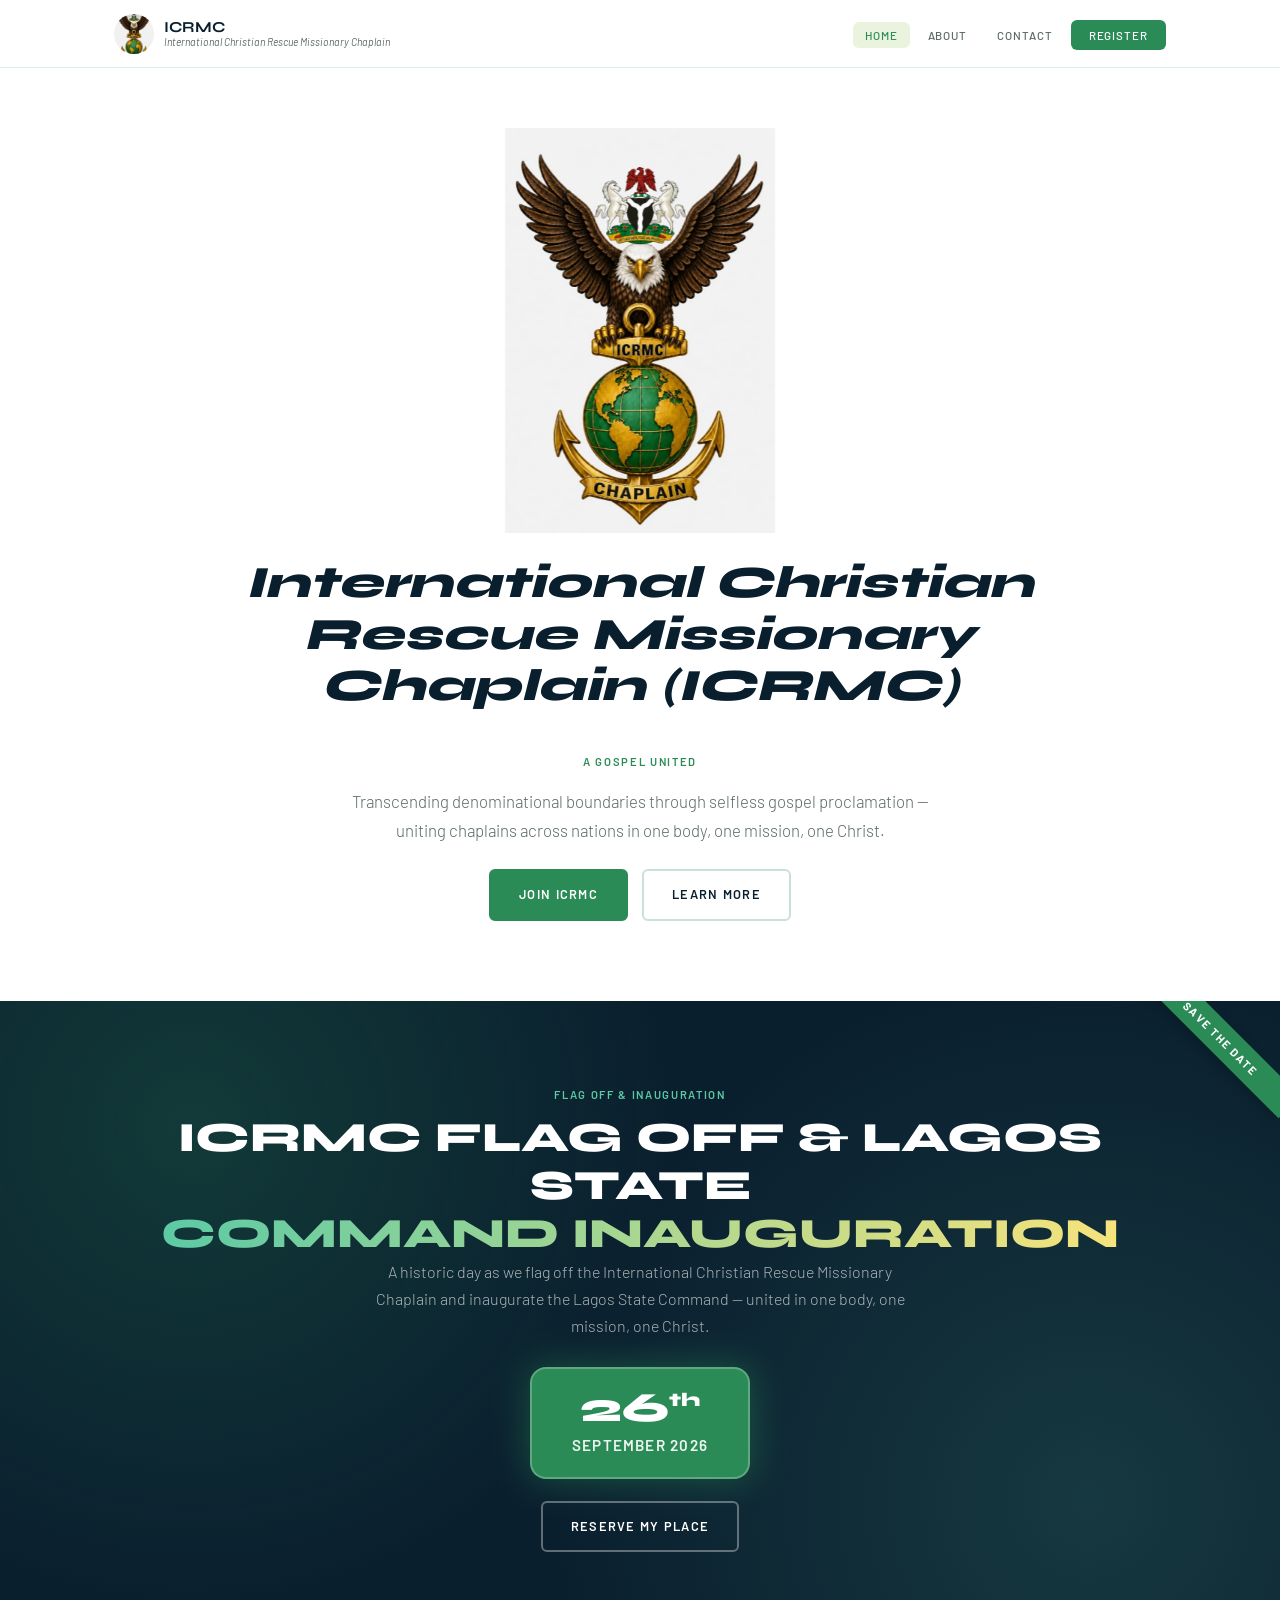
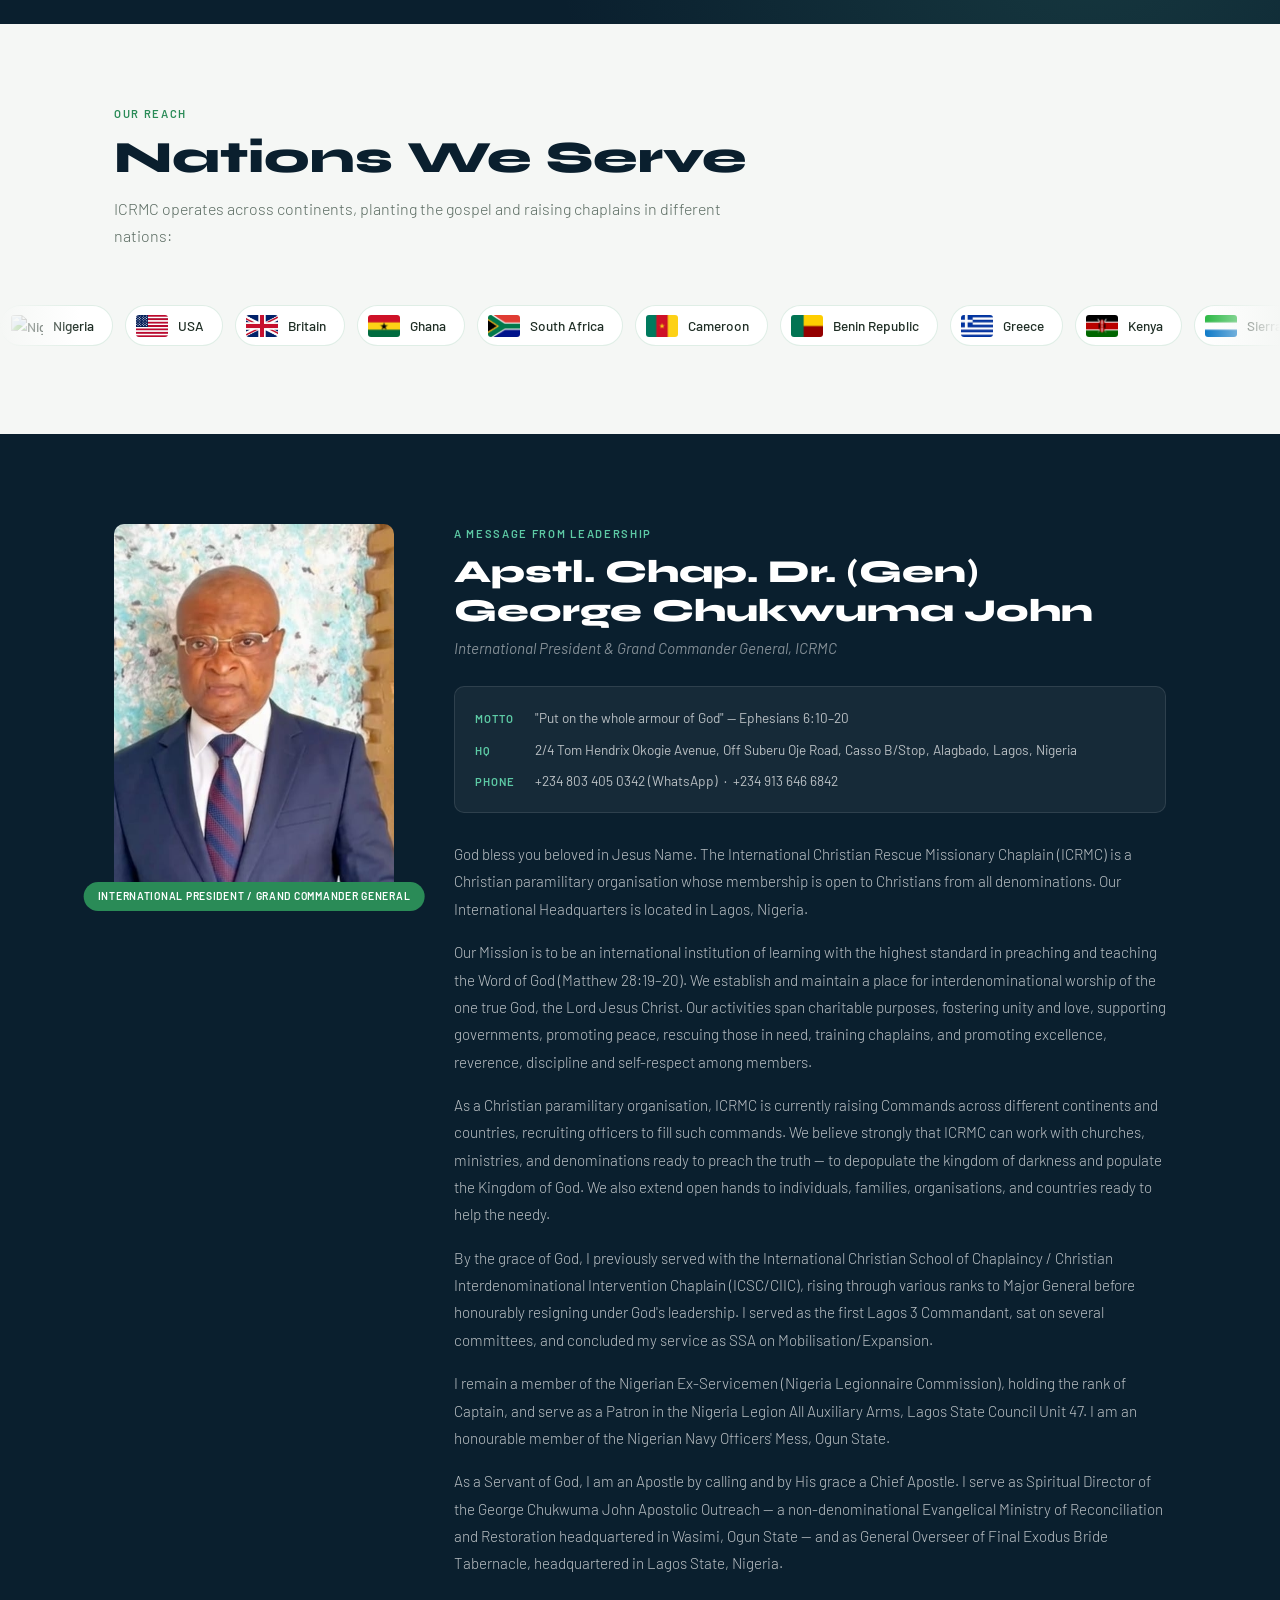
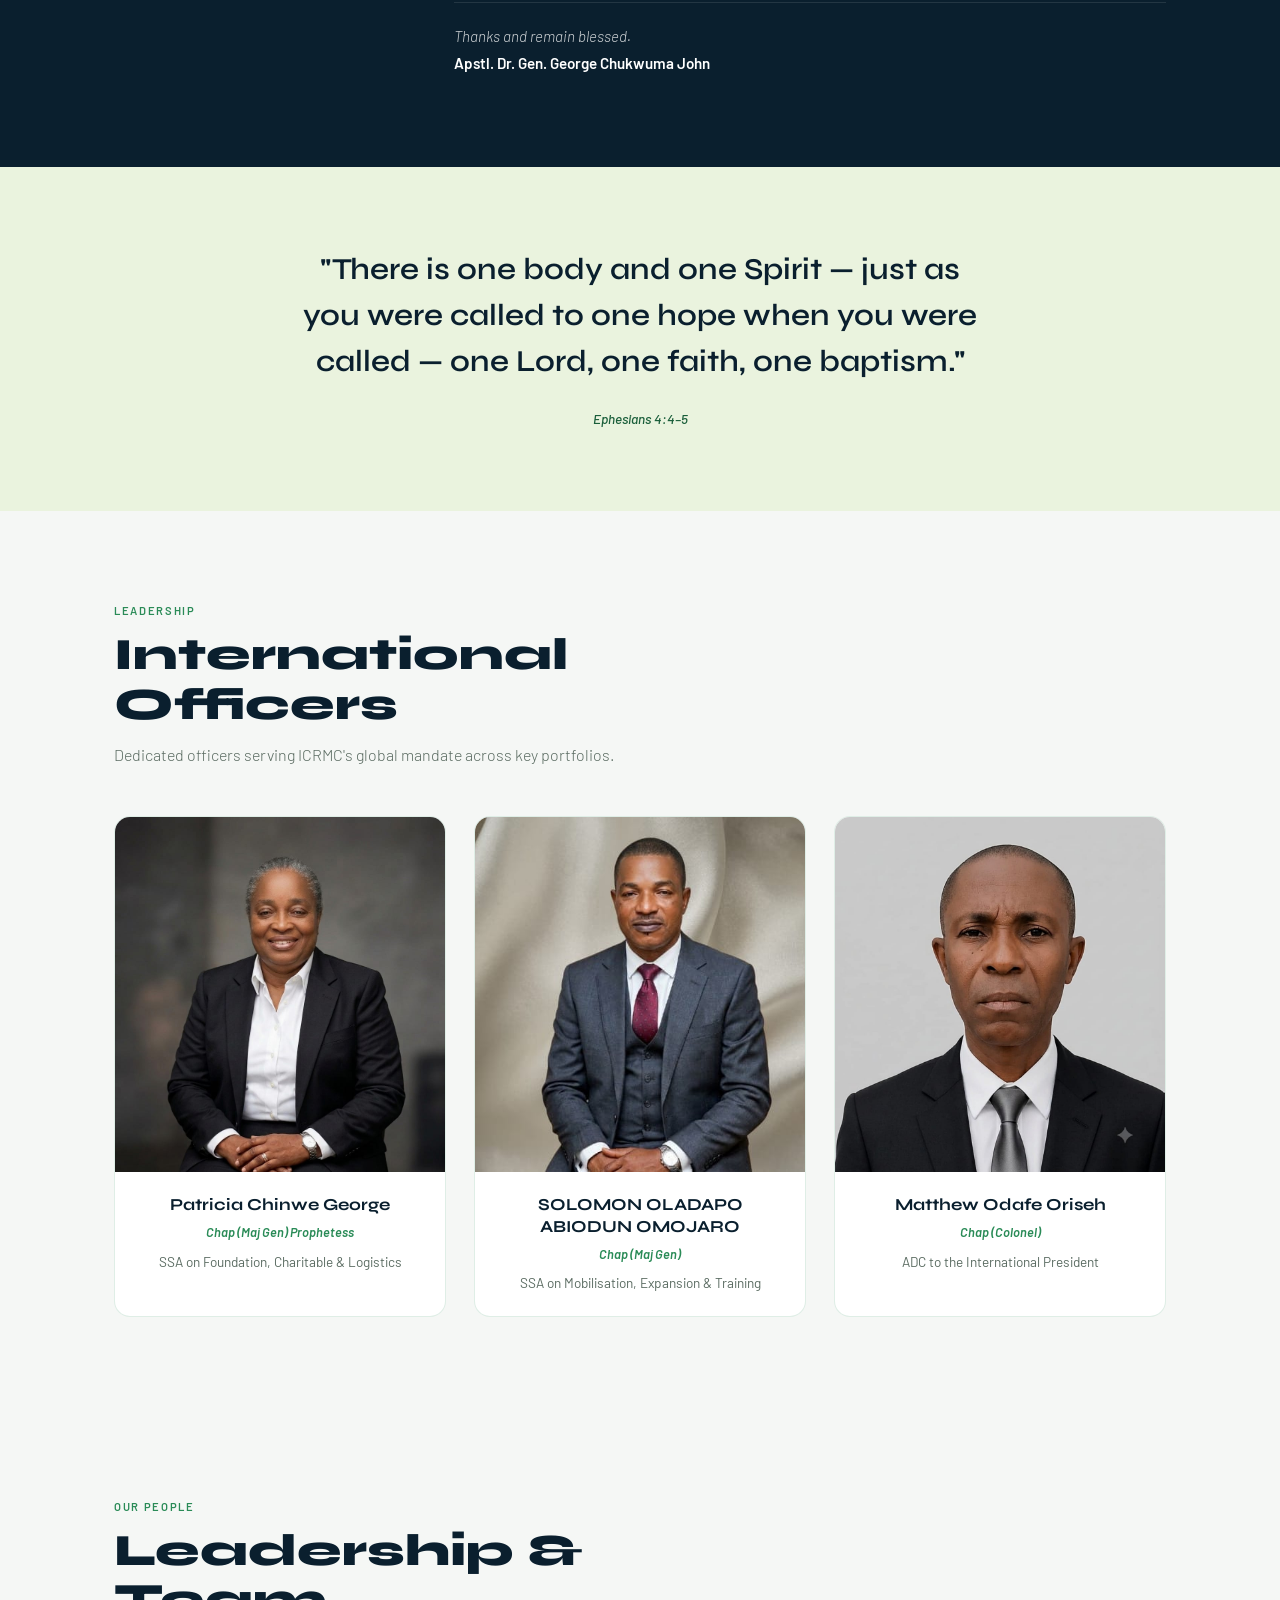
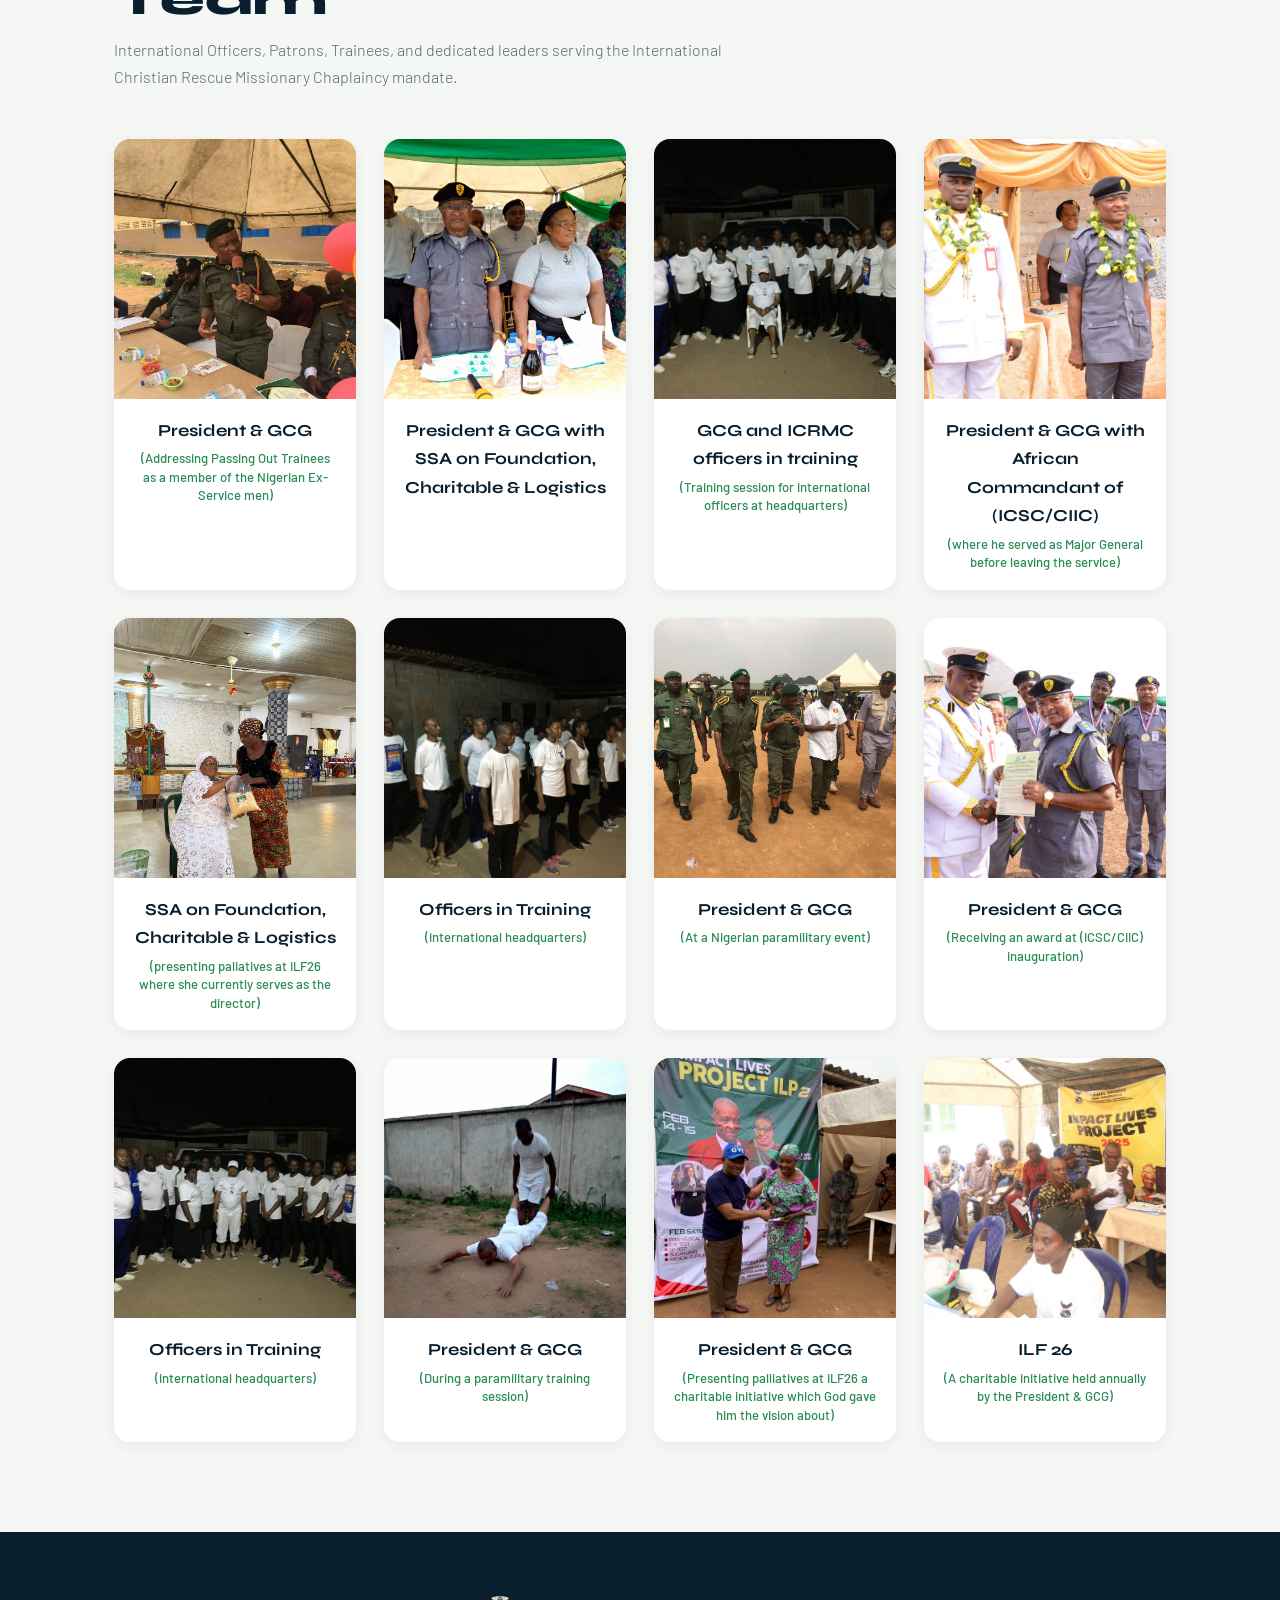
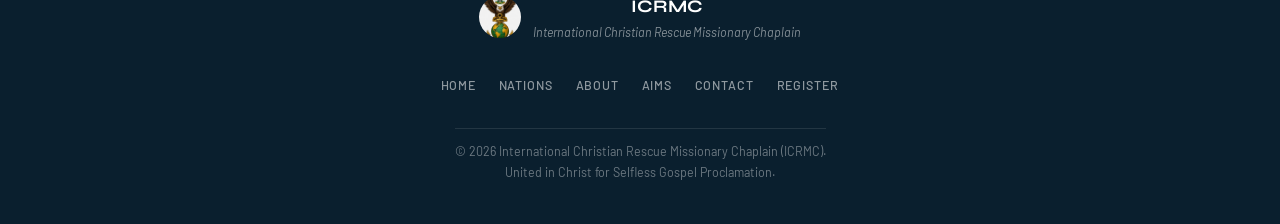
==== index.html @ 8cf6c697 "Swap officer and president photos with new versions" ====
<!DOCTYPE html>
<html lang="en">
<head>
  <meta charset="UTF-8">
  <meta name="viewport" content="width=device-width, initial-scale=1.0">
  <meta name="description" content="International Christian Rescue Missionary Chaplain (ICRMC) — Transcending denominational boundaries through selfless gospel proclamation. Uniting chaplains across nations in one body, one mission, one Christ.">
  <meta property="og:title" content="International Christian Rescue Missionary Chaplain — ICRMC">
  <meta property="og:description" content="Transcending denominational boundaries through selfless gospel proclamation — uniting chaplains across nations in one body, one mission, one Christ.">
  <meta property="og:image" content="images/logo updated.jpeg">
  <meta property="og:type" content="website">
  <meta name="twitter:card" content="summary_large_image">
  <title>International Christian Rescue Missionary Chaplain — ICRMC</title>
  <link rel="icon" type="image/jpeg" href="images/logo updated.jpeg">
  <link rel="apple-touch-icon" href="images/logo updated.jpeg">
  <link rel="preconnect" href="https://fonts.googleapis.com">
  <link rel="preconnect" href="https://fonts.gstatic.com" crossorigin>
  <link href="https://fonts.googleapis.com/css2?family=Syne:wght@400;600;700;800&family=Barlow:ital,wght@0,300;0,400;0,500;0,600;1,300;1,400&display=swap" rel="stylesheet">
  <link rel="stylesheet" href="assets/styles.css">
</head>
<body>

  <!-- ═══ NAVIGATION ═══ -->
  <nav id="navbar">
    <div class="nav-inner">
      <a href="index.html" class="nav-brand">
        <div class="nav-logo">
          <img src="images/logo updated.jpeg" alt="ICRMC Logo" class="nav-logo-img">
        </div>
        <div class="nav-brand-text">
          <span class="nav-acronym">ICRMC</span>
          <span class="nav-full"><em>International Christian Rescue Missionary Chaplain</em></span>
        </div>
      </a>
      <ul class="nav-links" id="nav-links">
        <li><a href="index.html" class="nav-link active">Home</a></li>
        <li><a href="about.html" class="nav-link">About</a></li>
        <li><a href="contact.html" class="nav-link">Contact</a></li>
        <li><a href="contact.html#register" class="nav-link nav-cta">Register</a></li>
      </ul>
      <button class="nav-hamburger" id="hamburger" aria-label="Toggle menu" aria-expanded="false">
        <span></span>
        <span></span>
        <span></span>
      </button>
    </div>
  </nav>

  <!-- ═══ HERO ═══ -->
<section id="home" class="hero">
  <div class="hero-inner">

    <!-- Logo + org name stacked at top -->
    <div class="hero-identity">
      <div class="hero-logo-wrap">
        <!-- ★ LOGO: images/logo updated.jpeg -->
        <img src="images/logo updated.jpeg" alt="ICRMC Logo" class="hero-logo">
      </div>
      <h1 class="hero-title">
        <em>International Christian Rescue Missionary<br>Chaplain (ICRMC)</em>
      </h1>
    </div>

    <!-- Subtitle + CTA -->
    <div class="hero-body">
      <p class="eyebrow">A Gospel United</p>
      <p class="hero-subtitle">
        Transcending denominational boundaries through selfless gospel proclamation — uniting chaplains across nations in one body, one mission, one Christ.
      </p>
      <div class="hero-actions">
        <a href="contact.html#register" class="btn btn-primary">Join ICRMC</a>
        <a href="about.html" class="btn btn-ghost">Learn More</a>
      </div>
    </div>

  </div>
</section>

<!-- ═══ FLAG OFF EVENT ADVERT ═══ -->
<section class="event-banner reveal">
  <div class="event-ribbon">Save the Date</div>
  <div class="event-banner-inner">
    <div class="event-text">
      <p class="eyebrow">Flag Off &amp; Inauguration</p>
      <h2 class="event-title">ICRMC Flag Off &amp; Lagos State <span class="event-accent">Command Inauguration</span></h2>
      <p class="event-sub">A historic day as we flag off the International Christian Rescue Missionary Chaplain and inaugurate the Lagos State Command — united in one body, one mission, one Christ.</p>
    </div>
    <div class="event-date">
      <span class="event-date-day">26<sup>th</sup></span>
      <span class="event-date-month">September 2026</span>
    </div>
    <a href="contact.html#register" class="btn btn-ghost event-cta">Reserve My Place</a>
  </div>
</section>

 <!-- ═══ FLAGS / NATIONS ═══ -->
<section id="nations" class="nations reveal">
  <div class="container">
    <div class="section-header">
      <p class="eyebrow">Our Reach</p>
      <h2>Nations We Serve</h2>
      <p class="section-sub">ICRMC operates across continents, planting the gospel and raising chaplains in different nations:</p>
    </div>
  </div>

  <div class="flags-marquee-wrap">
    <div class="flags-track">
      <!-- Set 1 -->
      <div class="flag-item"><img src="images/flags/nigeria.jpeg" alt="Nigeria" class="flag-img"><span>Nigeria</span></div>
      <div class="flag-item"><img src="images/flags/usa.jpeg" alt="USA" class="flag-img"><span>USA</span></div>
      <div class="flag-item"><img src="images/flags/britain.jpeg" alt="Britain" class="flag-img"><span>Britain</span></div>
      <div class="flag-item"><img src="images/flags/ghana.jpeg" alt="Ghana" class="flag-img"><span>Ghana</span></div>
      <div class="flag-item"><img src="images/flags/south-africa.jpeg" alt="South Africa" class="flag-img"><span>South Africa</span></div>
      <div class="flag-item"><img src="images/flags/cameroon.jpeg" alt="Cameroon" class="flag-img"><span>Cameroon</span></div>
      <div class="flag-item"><img src="images/flags/benin.jpeg" alt="Benin Republic" class="flag-img"><span>Benin Republic</span></div>
      <div class="flag-item"><img src="images/flags/greece.jpeg" alt="Greece" class="flag-img"><span>Greece</span></div>
      <div class="flag-item"><img src="images/flags/kenya.jpeg" alt="Kenya" class="flag-img"><span>Kenya</span></div>
      <div class="flag-item"><img src="images/flags/sierra-leone.jpeg" alt="Sierra Leone" class="flag-img"><span>Sierra Leone</span></div>
      <div class="flag-item"><img src="images/flags/italy.jpeg" alt="Italy" class="flag-img"><span>Italy</span></div>
      <div class="flag-item"><img src="images/flags/togo.jpeg" alt="Togo" class="flag-img"><span>Togo</span></div>
      <div class="flag-item"><img src="images/flags/cote-divoire.jpeg" alt="Côte d'Ivoire" class="flag-img"><span>Côte d'Ivoire</span></div>
      <div class="flag-item"><img src="images/flags/liberia.jpeg" alt="Liberia" class="flag-img"><span>Liberia</span></div>
      <!-- Set 2 — exact duplicate for seamless loop -->
      <div class="flag-item"><img src="images/flags/nigeria.jpeg" alt="Nigeria" class="flag-img"><span>Nigeria</span></div>
      <div class="flag-item"><img src="images/flags/usa.jpeg" alt="USA" class="flag-img"><span>USA</span></div>
      <div class="flag-item"><img src="images/flags/britain.jpeg" alt="Britain" class="flag-img"><span>Britain</span></div>
      <div class="flag-item"><img src="images/flags/ghana.jpeg" alt="Ghana" class="flag-img"><span>Ghana</span></div>
      <div class="flag-item"><img src="images/flags/south-africa.jpeg" alt="South Africa" class="flag-img"><span>South Africa</span></div>
      <div class="flag-item"><img src="images/flags/cameroon.jpeg" alt="Cameroon" class="flag-img"><span>Cameroon</span></div>
      <div class="flag-item"><img src="images/flags/benin.jpeg" alt="Benin Republic" class="flag-img"><span>Benin Republic</span></div>
      <div class="flag-item"><img src="images/flags/greece.jpeg" alt="Greece" class="flag-img"><span>Greece</span></div>
      <div class="flag-item"><img src="images/flags/kenya.jpeg" alt="Kenya" class="flag-img"><span>Kenya</span></div>
      <div class="flag-item"><img src="images/flags/sierra-leone.jpeg" alt="Sierra Leone" class="flag-img"><span>Sierra Leone</span></div>
      <div class="flag-item"><img src="images/flags/italy.jpeg" alt="Italy" class="flag-img"><span>Italy</span></div>
      <div class="flag-item"><img src="images/flags/togo.jpeg" alt="Togo" class="flag-img"><span>Togo</span></div>
      <div class="flag-item"><img src="images/flags/cote-divoire.jpeg" alt="Côte d'Ivoire" class="flag-img"><span>Côte d'Ivoire</span></div>
      <div class="flag-item"><img src="images/flags/liberia.jpeg" alt="Liberia" class="flag-img"><span>Liberia</span></div>
    </div>
  </div>
</section>

  <!-- ═══ PRESIDENT ═══ -->
<section id="president" class="president reveal">
  <div class="container">
    <div class="president-card">

      <div class="president-photo-wrap">
        <!-- ★ PHOTO: images/grand commander general new .jpeg -->
        <img src="images/grand commander general new .jpeg" alt="Apstl. Chap. Dr. (Gen) George Chukwuma John" class="president-photo">
        <div class="president-badge">International President / Grand Commander General</div>
      </div>

      <div class="president-content">
        <p class="eyebrow">A Message from Leadership</p>
        <h2 class="president-name">Apstl. Chap. Dr. (Gen) George Chukwuma John</h2>
        <p class="president-role"><em>International President & Grand Commander General, ICRMC</em></p>

        <div class="president-meta">
          <div class="president-meta-item">
            <span class="meta-label">Motto</span>
            <span class="meta-val">"Put on the whole armour of God" — Ephesians 6:10–20</span>
          </div>
          <div class="president-meta-item">
            <span class="meta-label">HQ</span>
            <span class="meta-val">2/4 Tom Hendrix Okogie Avenue, Off Suberu Oje Road, Casso B/Stop, Alagbado, Lagos, Nigeria</span>
          </div>
          <div class="president-meta-item">
            <span class="meta-label">Phone</span>
            <span class="meta-val">+234 803 405 0342 (WhatsApp) &nbsp;·&nbsp; +234 913 646 6842</span>
          </div>
        </div>

        <div class="president-bio">
          <p>
            God bless you beloved in Jesus Name. The International Christian Rescue Missionary Chaplain (ICRMC) is a Christian paramilitary organisation whose membership is open to Christians from all denominations. Our International Headquarters is located in Lagos, Nigeria.
          </p>
          <p>
            Our Mission is to be an international institution of learning with the highest standard in preaching and teaching the Word of God (Matthew 28:19–20). We establish and maintain a place for interdenominational worship of the one true God, the Lord Jesus Christ. Our activities span charitable purposes, fostering unity and love, supporting governments, promoting peace, rescuing those in need, training chaplains, and promoting excellence, reverence, discipline and self-respect among members.
          </p>
          <p>
            As a Christian paramilitary organisation, ICRMC is currently raising Commands across different continents and countries, recruiting officers to fill such commands. We believe strongly that ICRMC can work with churches, ministries, and denominations ready to preach the truth — to depopulate the kingdom of darkness and populate the Kingdom of God. We also extend open hands to individuals, families, organisations, and countries ready to help the needy.
          </p>
          <p>
            By the grace of God, I previously served with the International Christian School of Chaplaincy / Christian Interdenominational Intervention Chaplain (ICSC/CIIC), rising through various ranks to Major General before honourably resigning under God's leadership. I served as the first Lagos 3 Commandant, sat on several committees, and concluded my service as SSA on Mobilisation/Expansion.
          </p>
          <p>
            I remain a member of the Nigerian Ex-Servicemen (Nigeria Legionnaire Commission), holding the rank of Captain, and serve as a Patron in the Nigeria Legion All Auxiliary Arms, Lagos State Council Unit 47. I am an honourable member of the Nigerian Navy Officers' Mess, Ogun State.
          </p>
          <p>
            As a Servant of God, I am an Apostle by calling and by His grace a Chief Apostle. I serve as Spiritual Director of the George Chukwuma John Apostolic Outreach — a non-denominational Evangelical Ministry of Reconciliation and Restoration headquartered in Wasimi, Ogun State — and as General Overseer of Final Exodus Bride Tabernacle, headquartered in Lagos State, Nigeria.
          </p>
          <p class="president-sign">Thanks and remain blessed.<br><strong>Apstl. Dr. Gen. George Chukwuma John</strong></p>
        </div>
      </div>

    </div>
  </div>
</section>

  <!-- ═══ SCRIPTURE PULL QUOTE ═══ -->
  <section class="scripture reveal">
    <div class="container">
      <blockquote class="scripture-quote">
        <p>"There is one body and one Spirit — just as you were called to one hope when you were called — one Lord, one faith, one baptism."</p>
        <cite>Ephesians 4:4–5</cite>
      </blockquote>
    </div>
  </section>

<!-- ═══ INTERNATIONAL OFFICERS ═══ -->
<section class="officers reveal">
  <div class="container">
    <div class="section-header">
      <p class="eyebrow">Leadership</p>
      <h2>International Officers</h2>
      <p class="section-sub">Dedicated officers serving ICRMC's global mandate across key portfolios.</p>
    </div>
    <div class="officers-grid">

      <div class="officer-card">
        <div class="officer-photo">
          <img src="images/patricia chinwe george new.jpeg"
               alt="Chap (Maj Gen) Prophetess Patricia Chinwe George"
               loading="lazy">
        </div>
        <div class="officer-info">
          <h3 class="officer-name">Patricia Chinwe George</h3>
          <p class="officer-rank">Chap (Maj Gen) Prophetess</p>
          <p class="officer-role">SSA on Foundation, Charitable & Logistics</p>
        </div>
      </div>

      <div class="officer-card">
        <div class="officer-photo">
          <img src="images/matthew omajaro new.jpeg"
               alt="Chap (Maj Gen) Solomon Adapo Abiotun Omejaro"
               loading="lazy">
        </div>
        <div class="officer-info">
          <h3 class="officer-name">SOLOMON OLADAPO ABIODUN OMOJARO</h3>
          <p class="officer-rank">Chap (Maj Gen)</p>
          <p class="officer-role">SSA on Mobilisation, Expansion & Training</p>
        </div>
      </div>

      <div class="officer-card">
        <div class="officer-photo">
          <img src="images/matthew odafe new.jpeg"
                alt="Matthew Odafe Oriseh"
                loading="lazy">
        </div>
        <div class="officer-info">
          <h3 class="officer-name">Matthew Odafe Oriseh</h3>
          <p class="officer-rank">Chap (Colonel)</p>
          <p class="officer-role">ADC to the International President</p>
        </div>
      </div>

    </div>
  </div>
</section>

<!-- ═══ LEADERSHIP & TEAM GALLERY ═══ -->
<section id="team" class="team-gallery reveal">
  <div class="container">
    <div class="section-header">
      <p class="eyebrow">Our People</p>
      <h2>Leadership & Team</h2>
      <p class="section-sub">International Officers, Patrons, Trainees, and dedicated leaders serving the International Christian Rescue Missionary Chaplaincy mandate.</p>
    </div>
    
    <div class="team-grid">

      <!-- Card 1 -->
      <div class="team-card">
        <div class="team-photo">
          <img src="images/team/George addressing passing out trainee .jpeg" alt="President George addressing passing out trainees at Nigerian paramilitary event" loading="lazy">
        </div>
        <div class="team-info">
          <h3 class="team-name">President & GCG</h3>
          <p class="team-role">(Addressing Passing Out Trainees as a member of the Nigerian Ex-Service men)</p>
        </div>
      </div>

      <!-- Card 2 -->
      <div class="team-card">
        <div class="team-photo">
          <img src="images/team/George and Patricia.jpeg" alt="President George with SSA Patricia George" loading="lazy">
        </div>
        <div class="team-info">
          <h3 class="team-name">President & GCG with SSA on Foundation, Charitable & Logistics</h3>
          <p class="team-role"></p>
        </div>
      </div>

      <div class="team-card">
        <div class="team-photo">
          <img src="images/team/Trainee 3.jpeg" alt="GCG and ICRMC officers during training session at headquarters" loading="lazy">
        </div>
        <div class="team-info">
          <h3 class="team-name">GCG and ICRMC officers in training</h3>
          <p class="team-role">(Training session for international officers at headquarters)</p>
        </div>
      </div>

      <div class="team-card">
        <div class="team-photo">
          <img src="images/team/African commandant and George.jpeg" alt="President George with African Commandant of ICSC/CIIC" loading="lazy">
        </div>
        <div class="team-info">
          <h3 class="team-name">President & GCG with African Commandant of (ICSC/CIIC)</h3>
          <p class="team-role">(where he served as Major General before leaving the service)</p>
        </div>
      </div>

      <div class="team-card">
        <div class="team-photo">
          <img src="images/team/Patricia presenting gift at ILF.jpeg" alt="SSA Patricia George presenting gift at ILF charitable initiative" loading="lazy">
        </div>
        <div class="team-info">
          <h3 class="team-name">SSA on Foundation, Charitable & Logistics</h3>
          <p class="team-role">(presenting paliatives at ILF26 where she currently serves as the director)</p>
        </div>
      </div>

      <div class="team-card">
        <div class="team-photo">
          <img src="images/team/Trainee 1.jpeg" alt="ICRMC officers in training at international headquarters" loading="lazy">
        </div>
        <div class="team-info">
          <h3 class="team-name">Officers in Training</h3>
          <p class="team-role">(international headquarters)</p>
        </div>
      </div>

      <div class="team-card">
        <div class="team-photo">
          <img src="images/team/George legion captain.jpeg" alt="President George in Nigerian Legion Captain uniform at paramilitary event" loading="lazy">
        </div>
        <div class="team-info">
          <h3 class="team-name">President & GCG</h3>
          <p class="team-role">(At a Nigerian paramilitary event)</p>
        </div>
      </div>

      <div class="team-card">
        <div class="team-photo">
          <img src="images/team/George at ex chaplain.jpeg" alt="President George receiving award at ICSC/CIIC ex chaplain inauguration" loading="lazy">
        </div>
        <div class="team-info">
          <h3 class="team-name">President & GCG</h3>
          <p class="team-role">(Receiving an award at (ICSC/CIIC) inauguration)</p>
        </div>
      </div>

      <div class="team-card">
        <div class="team-photo">
          <img src="images/team/Trainee 2.jpeg" alt="ICRMC officers in training at international headquarters" loading="lazy">
        </div>
        <div class="team-info">
          <h3 class="team-name">Officers in Training</h3>
          <p class="team-role">(international headquarters)</p>
        </div>
      </div>

      <div class="team-card">
        <div class="team-photo">
          <img src="images/team/George military training.jpeg" alt="President George during paramilitary training session" loading="lazy">
        </div>
        <div class="team-info">
          <h3 class="team-name">President & GCG</h3>
          <p class="team-role">(During a paramilitary training session)</p>
        </div>
      </div>

      <div class="team-card">
        <div class="team-photo">
          <img src="images/team/George presenting eye palliative.jpeg" alt="President George presenting eye palliatives at ILF26 charitable initiative" loading="lazy">
        </div>
        <div class="team-info">
          <h3 class="team-name">President & GCG</h3>
          <p class="team-role">(Presenting palliatives at ILF26 a charitable initiative which God gave him the vision about)</p>
        </div>
      </div>

      <div class="team-card">
        <div class="team-photo">
          <img src="images/team/ILF 25.jpeg" alt="ILF 26 annual charitable initiative by ICRMC President" loading="lazy">
        </div>
        <div class="team-info">
          <h3 class="team-name">ILF 26</h3>
          <p class="team-role">(A charitable initiative held annually by the President & GCG)</p>
        </div>
      </div>

    </div>
  </div>
</section>

<!-- ═══ FOOTER ═══ -->
<footer class="footer">
  <div class="container">
    <div class="footer-inner">
      
      <div class="footer-brand">
        <div class="nav-logo footer-logo">
          <img src="images/logo updated.jpeg" alt="ICRMC Logo" class="nav-logo-img">
        </div>
        <div>
          <p class="footer-name">ICRMC</p>
          <p class="footer-tagline"><em>International Christian Rescue Missionary Chaplain</em></p>
        </div>
      </div>

      <nav class="footer-nav">
        <a href="index.html">Home</a>
        <a href="index.html#nations">Nations</a>
        <a href="about.html">About</a>
        <a href="about.html#aims">Aims</a>
        <a href="contact.html">Contact</a>
        <a href="contact.html#register">Register</a>
      </nav>

      <p class="footer-copy">
        © <span id="year"></span> International Christian Rescue Missionary Chaplain (ICRMC).<br>
        United in Christ for Selfless Gospel Proclamation.
      </p>

    </div>
  </div>
</footer>

  <!-- Back to top -->
  <button id="back-to-top" aria-label="Back to top" title="Back to top">↑</button>

  <script src="assets/script.js"></script>
</body>
</html>
---- assets/styles.css ----
/* ═══════════════════════════════════════════
   ICRMC — International Christian Rescue Missionary Chaplain
   styles.css
═══════════════════════════════════════════ */

/* ── Tokens ── */
:root {
  --green:       #2a8b57;
  --green-light: #eaf3de;
  --green-dark:  #1a5e3a;
  --navy:        #0a1f2e;
  --navy-mid:    #152e42;
  --offwhite:    #f5f7f5;
  --white:       #ffffff;
  --text:        #1e2d24;
  --text-muted:  #5a6b61;
  --border:      rgba(42,139,87,0.15);
  --border-mid:  rgba(42,139,87,0.25);

  --font-head: 'Syne', sans-serif;
  --font-body: 'Barlow', sans-serif;

  --radius-sm: 6px;
  --radius-md: 10px;
  --radius-lg: 16px;

  --max-w: 1100px;
  --nav-h: 68px;

  --transition: 0.25s ease;
}

/* ── Reset ── */
*, *::before, *::after { box-sizing: border-box; margin: 0; padding: 0; }
html { overflow-x: hidden; scroll-behavior: smooth; font-size: 16px; }
body {
  font-family: var(--font-body);
  color: var(--text);
  background: var(--white);
  line-height: 1.7;
  overflow-x: hidden;
}
img { max-width: 100%; display: block; }
a { text-decoration: none; color: inherit; }
ul { list-style: none; }
button { cursor: pointer; border: none; background: none; font-family: inherit; }

/* ── Utilities ── */
.container {
  max-width: var(--max-w);
  margin: 0 auto;
  padding: 0 24px;
}
.eyebrow {
  font-family: var(--font-body);
  font-size: 0.7rem;
  font-weight: 600;
  letter-spacing: 0.15em;
  text-transform: uppercase;
  color: var(--green);
  margin-bottom: 10px;
}
.section-header {
  margin-bottom: 48px;
  max-width: 640px;
}
.section-header h2 {
  font-family: var(--font-head);
  font-size: clamp(1.9rem, 4vw, 2.8rem);
  font-weight: 800;
  color: var(--navy);
  line-height: 1.1;
  margin-bottom: 12px;
}
.section-sub {
  color: var(--text-muted);
  font-size: 1rem;
  font-weight: 300;
  line-height: 1.7;
}

/* ── Buttons ── */
.btn {
  display: inline-block;
  font-family: var(--font-body);
  font-size: 0.8rem;
  font-weight: 600;
  letter-spacing: 0.1em;
  text-transform: uppercase;
  padding: 13px 28px;
  border-radius: var(--radius-sm);
  transition: all var(--transition);
}
.btn-primary {
  background: var(--green);
  color: var(--white);
  border: 2px solid var(--green);
}
.btn-primary:hover {
  background: var(--green-dark);
  border-color: var(--green-dark);
  transform: translateY(-1px);
}
.btn-ghost {
  background: transparent;
  color: var(--navy);
  border: 2px solid var(--border-mid);
}
.btn-ghost:hover {
  border-color: var(--green);
  color: var(--green);
}
.btn-full { width: 100%; text-align: center; }

/* ── Placeholder photo ── */
.placeholder-photo {
  background: var(--green-light);
  border: 2px dashed var(--border-mid);
  display: flex;
  align-items: center;
  justify-content: center;
  color: var(--green);
  font-size: 0.75rem;
  font-weight: 500;
  letter-spacing: 0.05em;
}

/* ── Scroll reveal ── */
.reveal {
  opacity: 0;
  transform: translateY(32px);
  transition: opacity 0.7s ease, transform 0.7s ease;
}
.reveal.visible {
  opacity: 1;
  transform: translateY(0);
}

/* ════════════════════════════════
   NAVIGATION
════════════════════════════════ */
#navbar {
  position: fixed;
  top: 0;
  width: 100%;
  z-index: 1000;
  height: var(--nav-h);
  background: rgba(255,255,255,0.94);
  backdrop-filter: blur(12px);
  -webkit-backdrop-filter: blur(12px);
  border-bottom: 1px solid var(--border);
  transition: box-shadow var(--transition);
}
#navbar.scrolled {
  box-shadow: 0 2px 20px rgba(10,31,46,0.08);
}
.nav-inner {
  max-width: var(--max-w);
  margin: 0 auto;
  padding: 0 24px;
  height: 100%;
  display: flex;
  align-items: center;
  justify-content: space-between;
  gap: 20px;
}
.nav-brand {
  display: flex;
  align-items: center;
  gap: 10px;
  flex-shrink: 0;
}
.nav-logo {
  width: 40px;
  height: 40px;
  border-radius: 50%;
  overflow: hidden;
  flex-shrink: 0;
  display: flex;
  align-items: center;
  justify-content: center;
}
.nav-logo-img {
  width: 100%;
  height: 100%;
  object-fit: cover;
  display: block;
}
.footer-logo {
  width: 36px;
  height: 36px;
}
.nav-acronym {
  font-family: var(--font-head);
  font-weight: 700;
  font-size: 0.95rem;
  color: var(--navy);
  display: block;
  line-height: 1.2;
}
.nav-full {
  font-size: 0.65rem;
  color: var(--text-muted);
  display: block;
  line-height: 1.2;
}
.nav-links {
  display: flex;
  align-items: center;
  gap: 6px;
}
.nav-link {
  font-size: 0.72rem;
  font-weight: 500;
  letter-spacing: 0.08em;
  text-transform: uppercase;
  color: var(--text-muted);
  padding: 6px 12px;
  border-radius: var(--radius-sm);
  transition: all var(--transition);
}
.nav-link:hover,
.nav-link.active {
  color: var(--green);
  background: var(--green-light);
}
.nav-link.nav-cta {
  background: var(--green);
  color: var(--white);
  padding: 8px 18px;
}
.nav-link.nav-cta:hover {
  background: var(--green-dark);
  color: var(--white);
}
.nav-hamburger {
  display: none;
  flex-direction: column;
  gap: 5px;
  padding: 4px;
}
.nav-hamburger span {
  display: block;
  width: 22px;
  height: 2px;
  background: var(--navy);
  border-radius: 2px;
  transition: all var(--transition);
}
.nav-hamburger.open span:nth-child(1) { transform: translateY(7px) rotate(45deg); }
.nav-hamburger.open span:nth-child(2) { opacity: 0; }
.nav-hamburger.open span:nth-child(3) { transform: translateY(-7px) rotate(-45deg); }

/* Mobile nav */
@media (max-width: 768px) {
  .nav-full { display: none; }
  .nav-hamburger { display: flex; }
  .nav-links {
    position: absolute;
    top: var(--nav-h);
    left: 0;
    right: 0;
    background: var(--white);
    flex-direction: column;
    align-items: stretch;
    gap: 0;
    padding: 12px 16px 20px;
    border-bottom: 1px solid var(--border);
    box-shadow: 0 8px 24px rgba(10,31,46,0.08);
    transform: translateY(-10px);
    opacity: 0;
    pointer-events: none;
    transition: all var(--transition);
  }
  .nav-links.open {
    transform: translateY(0);
    opacity: 1;
    pointer-events: auto;
  }
  .nav-link {
    padding: 11px 14px;
    font-size: 0.8rem;
  }
  .nav-link.nav-cta {
    margin-top: 8px;
    text-align: center;
  }
}

/* ════════════════════════════════
   HERO
════════════════════════════════ */
.hero {
  min-height: 100vh;
  padding-top: var(--nav-h);
  background: var(--white);
  display: flex;
  align-items: center;
}
.hero-inner {
  max-width: var(--max-w);
  margin: 0 auto;
  padding: 60px 24px 80px;
  display: flex;
  flex-direction: column;
  align-items: center;
  gap: 40px;
  width: 100%;
  text-align: center;
}

/* Logo + org name block */
.hero-identity {
  display: flex;
  flex-direction: column;
  align-items: center;
  gap: 24px;
  animation: fadeUp 0.7s ease both;
}
.hero-logo-wrap {
  display: flex;
  align-items: center;
  justify-content: center;
}
.hero-logo {
  width: 270px;
  height: auto;
  display: block;
}
.hero-title {
  font-family: var(--font-head);
  font-size: clamp(1.6rem, 4vw, 2.8rem);
  font-weight: 800;
  font-style: italic;
  color: var(--navy);
  line-height: 1.15;
  animation: fadeUp 0.7s 0.1s ease both;
}

/* Subtitle + CTA block */
.hero-body {
  display: flex;
  flex-direction: column;
  align-items: center;
  gap: 16px;
  animation: fadeUp 0.7s 0.2s ease both;
  max-width: 600px;
}
.hero-body .eyebrow {
  margin-bottom: 0;
}
.hero-subtitle {
  font-size: 1.05rem;
  color: var(--text-muted);
  font-weight: 300;
  line-height: 1.75;
  margin: 0;
}
.hero-actions {
  display: flex;
  gap: 14px;
  flex-wrap: wrap;
  justify-content: center;
  margin-top: 8px;
  animation: fadeUp 0.7s 0.3s ease both;
}

/* Responsive */
@media (max-width: 768px) {
  .hero-title {
    white-space: normal;
    font-size: clamp(1.3rem, 5vw, 1.8rem);
  }
}

/* ════════════════════════════════
   PAGE HERO (sub-pages)
════════════════════════════════ */
.page-hero {
  padding: calc(var(--nav-h) + 72px) 0 56px;
  background: var(--navy);
  text-align: center;
}
.page-hero .eyebrow {
  color: #5dcaa5;
  margin-bottom: 12px;
}
.page-hero h1 {
  font-family: var(--font-head);
  font-size: clamp(2rem, 5vw, 3.2rem);
  font-weight: 800;
  color: var(--white);
  line-height: 1.15;
  margin-bottom: 14px;
}
.page-hero p {
  color: rgba(255,255,255,0.6);
  font-size: 1.05rem;
  font-weight: 300;
  max-width: 640px;
  margin: 0 auto;
}

/* ════════════════════════════════
   FLAG OFF EVENT ADVERT
════════════════════════════════ */
.event-banner {
  position: relative;
  background: var(--navy);
  background-image: radial-gradient(circle at 15% 20%, rgba(42,139,87,0.25), transparent 40%),
                    radial-gradient(circle at 85% 80%, rgba(93,202,165,0.15), transparent 45%);
  padding: 84px 0 72px;
  overflow: hidden;
  text-align: center;
}
.event-ribbon {
  position: absolute;
  top: 22px;
  right: -38px;
  background: var(--green);
  color: var(--white);
  font-size: 0.7rem;
  font-weight: 700;
  letter-spacing: 0.12em;
  text-transform: uppercase;
  padding: 6px 48px;
  transform: rotate(45deg);
  box-shadow: 0 4px 12px rgba(0,0,0,0.2);
}
.event-banner-inner {
  max-width: var(--max-w);
  margin: 0 auto;
  padding: 0 24px;
  display: flex;
  flex-direction: column;
  align-items: center;
  gap: 22px;
}
.event-text .eyebrow { color: #5dcaa5; }
.event-title {
  font-family: var(--font-head);
  font-size: clamp(1.7rem, 4vw, 2.6rem);
  font-weight: 800;
  color: var(--white);
  line-height: 1.15;
  text-transform: uppercase;
}
.event-accent { color: #5dcaa5; }
.event-sub {
  color: rgba(255,255,255,0.65);
  font-size: 1rem;
  font-weight: 300;
  max-width: 560px;
  margin: 0 auto;
}
.event-date {
  display: flex;
  flex-direction: column;
  align-items: center;
  gap: 4px;
  background: var(--green);
  border: 2px solid rgba(255,255,255,0.25);
  border-radius: var(--radius-lg);
  padding: 18px 40px;
  margin-top: 6px;
}
.event-date-day {
  font-family: var(--font-head);
  font-size: 2.6rem;
  font-weight: 800;
  color: var(--white);
  line-height: 1;
}
.event-date-day sup { font-size: 1.2rem; vertical-align: super; }
.event-date-month {
  font-size: 0.95rem;
  font-weight: 600;
  letter-spacing: 0.08em;
  text-transform: uppercase;
  color: rgba(255,255,255,0.92);
}
.event-cta {
  border-color: rgba(255,255,255,0.35);
  color: var(--white);
}
.event-cta:hover {
  border-color: #5dcaa5;
  color: #5dcaa5;
}

@media (max-width: 768px) {
  .event-banner { padding: 64px 0 56px; }
  .event-ribbon { right: -46px; }
  .event-date-day { font-size: 2rem; }
}

/* ── Event banner animations ── */
.event-title .event-accent {
  position: relative;
  display: inline-block;
  background: linear-gradient(90deg, #5dcaa5, #f7e37c, #5dcaa5);
  background-size: 200% auto;
  -webkit-background-clip: text;
  background-clip: text;
  -webkit-text-fill-color: transparent;
  animation: eventShimmer 3.5s linear infinite;
}
.event-ribbon {
  animation: eventRibbon 2.4s ease-in-out infinite;
}
.event-date {
  position: relative;
  animation: eventFloat 3.2s ease-in-out infinite;
}
.event-date::after {
  content: '';
  position: absolute;
  inset: -4px;
  border-radius: var(--radius-lg);
  background: var(--green);
  filter: blur(18px);
  opacity: 0.45;
  z-index: -1;
  animation: eventPulse 3.2s ease-in-out infinite;
}
.event-banner::before {
  content: '';
  position: absolute;
  top: 0;
  left: -60%;
  width: 50%;
  height: 100%;
  background: linear-gradient(100deg, transparent, rgba(255,255,255,0.14), transparent);
  transform: skewX(-20deg);
  animation: eventSweep 4.5s ease-in-out infinite;
}
.event-cta {
  animation: eventCtaPulse 2.2s ease-in-out infinite;
}

@keyframes eventShimmer {
  to { background-position: 200% center; }
}
@keyframes eventRibbon {
  0%, 100% { transform: rotate(45deg) scale(1); }
  50% { transform: rotate(45deg) scale(1.12); }
}
@keyframes eventFloat {
  0%, 100% { transform: translateY(0); }
  50% { transform: translateY(-8px); }
}
@keyframes eventPulse {
  0%, 100% { opacity: 0.35; transform: scale(1); }
  50% { opacity: 0.75; transform: scale(1.06); }
}
@keyframes eventSweep {
  0% { left: -60%; }
  55%, 100% { left: 120%; }
}
@keyframes eventCtaPulse {
  0%, 100% { box-shadow: 0 0 0 0 rgba(93,202,165,0.45); }
  50% { box-shadow: 0 0 0 14px rgba(93,202,165,0); }
}

@media (prefers-reduced-motion: reduce) {
  .event-title .event-accent,
  .event-ribbon,
  .event-date,
  .event-date::after,
  .event-banner::before,
  .event-cta {
    animation: none !important;
  }
}

/* ════════════════════════════════
   NATIONS / FLAGS
════════════════════════════════ */
.nations {
  padding: 80px 0;
  background: var(--offwhite);
  overflow: hidden;
}
.flags-marquee-wrap {
  position: relative;
  width: 100%;
  overflow: hidden;
  margin-top: 16px;
}
.flags-marquee-wrap::before,
.flags-marquee-wrap::after {
  content: '';
  position: absolute;
  top: 0;
  bottom: 0;
  width: 80px;
  z-index: 2;
  pointer-events: none;
}
.flags-marquee-wrap::before {
  left: 0;
  background: linear-gradient(to right, var(--offwhite), transparent);
}
.flags-marquee-wrap::after {
  right: 0;
  background: linear-gradient(to left, var(--offwhite), transparent);
}
.flags-track {
  display: flex;
  gap: 12px;
  width: max-content;
  animation: marquee 30s linear infinite;
  padding: 8px 0;
}
.flags-track:hover {
  animation-play-state: paused;
}
.flag-item {
  display: flex;
  align-items: center;
  gap: 10px;
  background: var(--white);
  border: 1px solid var(--border);
  border-radius: 100px;
  padding: 8px 18px 8px 10px;
  font-size: 0.85rem;
  font-weight: 500;
  color: var(--text);
  white-space: nowrap;
  flex-shrink: 0;
  transition: border-color var(--transition), transform var(--transition);
}
.flag-item:hover {
  border-color: var(--green);
  color: var(--green-dark);
  transform: translateY(-2px);
}
.flag-img {
  width: 32px;
  height: 22px;
  object-fit: cover;
  border-radius: 3px;
  display: block;
  flex-shrink: 0;
}
@keyframes marquee {
  0%   { transform: translateX(0); }
  100% { transform: translateX(-50%); }
}
@media (prefers-reduced-motion: reduce) {
  .flags-track {
    animation: none;
    flex-wrap: wrap;
    width: auto;
    padding: 0 24px;
  }
}

/* ════════════════════════════════
   PRESIDENT
════════════════════════════════ */
.president {
  padding: 90px 0;
  background: var(--navy);
}
.president .eyebrow { color: #5dcaa5; }
.president-card {
  display: grid;
  grid-template-columns: 280px 1fr;
  gap: 60px;
  align-items: start;
}
.president-photo-wrap {
  position: relative;
}
.president-photo {
  width: 100%;
  aspect-ratio: 3/4;
  border-radius: var(--radius-md);
  object-fit: cover;
  display: block;
}
.president-badge {
  position: absolute;
  bottom: -14px;
  left: 50%;
  transform: translateX(-50%);
  background: var(--green);
  color: var(--white);
  font-size: 0.65rem;
  font-weight: 600;
  letter-spacing: 0.07em;
  text-transform: uppercase;
  padding: 6px 14px;
  border-radius: 100px;
  white-space: nowrap;
  text-align: center;
}
.president-name {
  font-family: var(--font-head);
  font-size: clamp(1.3rem, 2.5vw, 2rem);
  font-weight: 800;
  color: var(--white);
  line-height: 1.2;
  margin-bottom: 6px;
}
.president-role {
  color: rgba(255,255,255,0.5);
  font-size: 0.95rem;
  margin-bottom: 24px;
}
.president-meta {
  display: flex;
  flex-direction: column;
  gap: 10px;
  margin-bottom: 28px;
  padding: 20px;
  background: rgba(255,255,255,0.05);
  border: 1px solid rgba(255,255,255,0.1);
  border-radius: var(--radius-md);
}
.president-meta-item {
  display: flex;
  gap: 12px;
  align-items: flex-start;
  font-size: 0.85rem;
}
.meta-label {
  font-weight: 600;
  color: #5dcaa5;
  text-transform: uppercase;
  font-size: 0.7rem;
  letter-spacing: 0.08em;
  min-width: 48px;
  padding-top: 2px;
  flex-shrink: 0;
}
.meta-val {
  color: rgba(255,255,255,0.7);
  line-height: 1.6;
}
.president-bio p {
  color: rgba(255,255,255,0.72);
  font-size: 0.95rem;
  font-weight: 300;
  margin-bottom: 16px;
  line-height: 1.8;
}
.president-bio p:last-child { margin-bottom: 0; }
.president-sign {
  margin-top: 24px !important;
  padding-top: 20px;
  border-top: 1px solid rgba(255,255,255,0.1);
  color: rgba(255,255,255,0.8) !important;
  font-style: italic;
}
.president-sign strong {
  color: var(--white);
  font-style: normal;
  font-weight: 600;
}

@media (max-width: 768px) {
  .president-card {
    grid-template-columns: 1fr;
    gap: 52px;
  }
  .president-photo-wrap { max-width: 240px; margin: 0 auto; }
  .president-badge {
    font-size: 0.55rem;
    padding: 5px 10px;
    white-space: normal;
    width: 90%;
    max-width: 220px;
  }
}

/* ════════════════════════════════
   SCRIPTURE
════════════════════════════════ */
.scripture {
  padding: 80px 0;
  background: var(--green-light);
  text-align: center;
}
.scripture-quote p {
  font-family: var(--font-head);
  font-size: clamp(1.3rem, 3vw, 1.9rem);
  font-weight: 600;
  color: var(--navy);
  line-height: 1.5;
  max-width: 700px;
  margin: 0 auto 20px;
}
.scripture-quote cite {
  font-style: italic;
  font-size: 0.85rem;
  color: var(--green-dark);
  font-weight: 500;
}

/* ════════════════════════════════
   INTERNATIONAL OFFICERS
════════════════════════════════ */
.officers {
  padding: 90px 0;
  background: var(--offwhite);
}

.officers-grid {
  display: grid;
  grid-template-columns: repeat(auto-fit, minmax(250px, 1fr));
  gap: 28px;
}

.officer-card {
  background: var(--white);
  border: 1px solid var(--border);
  border-radius: var(--radius-lg);
  overflow: hidden;
  transition: transform var(--transition), box-shadow var(--transition);
  max-width: 100%;
}

.officer-card:hover {
  transform: translateY(-6px);
  box-shadow: 0 12px 32px rgba(10,31,46,0.1);
}

.officer-card--featured {
  border-color: var(--green);
  border-width: 2px;
}

/* Photo Container */
.officer-photo {
  width: 100%;
  aspect-ratio: 4 / 4.3;           /* Better face visibility */
  overflow: hidden;
  background: #f5f5f5;
}

.officer-photo img {
  width: 100%;
  height: 100%;
  object-fit: cover;
  object-position: top center;
  transition: transform 0.5s ease;
}

.officer-card:hover .officer-photo img {
  transform: scale(1.07);
}

.officer-info {
  padding: 22px 20px;
  text-align: center;
}

.officer-name {
  font-family: var(--font-head);
  font-size: 1.05rem;
  font-weight: 700;
  color: var(--navy);
  margin-bottom: 6px;
  line-height: 1.3;
}

.officer-rank {
  font-size: 0.8rem;
  color: var(--green);
  font-weight: 600;
  margin-bottom: 8px;
  font-style: italic;
}

.officer-role {
  font-size: 0.85rem;
  color: var(--text-muted);
  line-height: 1.5;
}

/* ── MOBILE RESPONSIVE ── */
@media (max-width: 768px) {
  .officers-grid {
    grid-template-columns: 1fr !important;   /* Force single column */
    gap: 32px;
    max-width: 420px;
    margin: 0 auto;
  }

  .officer-card {
    max-width: 100%;
  }
}

@media (max-width: 480px) {
  .officers {
    padding: 70px 0;
  }
}

/* ════════════════════════════════
   LEADERSHIP & TEAM GALLERY
════════════════════════════════ */
.team-gallery {
  padding: 90px 0;
  background: var(--offwhite);
}

.team-grid {
  display: grid;
  grid-template-columns: repeat(auto-fit, minmax(240px, 1fr));
  gap: 28px;
}

.team-card {
  background: var(--white);
  border-radius: var(--radius-lg);
  overflow: hidden;
  box-shadow: 0 4px 15px rgba(10,31,46,0.06);
  transition: all var(--transition);
}

.team-card:hover {
  transform: translateY(-8px);
  box-shadow: 0 15px 35px rgba(10,31,46,0.12);
}

.team-photo {
  width: 100%;
  aspect-ratio: 4 / 4.3;
  overflow: hidden;
  background: #f5f5f5;
}

.team-photo img {
  width: 100%;
  height: 100%;
  object-fit: cover;
  object-position: top center;
  transition: transform 0.6s ease;
}

.team-card:hover .team-photo img {
  transform: scale(1.08);
}

.team-info {
  padding: 18px 20px;
  text-align: center;
}

.team-name {
  font-family: var(--font-head);
  font-size: 1.05rem;
  font-weight: 700;
  color: var(--navy);
  margin-bottom: 4px;
}

.team-role {
  font-size: 0.82rem;
  color: var(--green);
  font-weight: 500;
  line-height: 1.4;
}

/* Responsive */
@media (max-width: 768px) {
  .team-grid {
    grid-template-columns: repeat(auto-fit, minmax(200px, 1fr));
    gap: 20px;
  }
}

/* ════════════════════════════════
   ABOUT
════════════════════════════════ */
.about {
  padding: 90px 0;
  background: var(--white);
}
.about-grid {
  display: grid;
  grid-template-columns: repeat(3, 1fr);
  gap: 24px;
}
.about-card {
  padding: 32px 28px;
  border: 1px solid var(--border);
  border-radius: var(--radius-lg);
  background: var(--offwhite);
  transition: border-color var(--transition);
}
.about-card:hover { border-color: var(--green); }
.about-icon {
  font-size: 1.5rem;
  color: var(--green);
  margin-bottom: 16px;
  line-height: 1;
}
.about-card h3 {
  font-family: var(--font-head);
  font-size: 1.1rem;
  font-weight: 700;
  color: var(--navy);
  margin-bottom: 12px;
}
.about-card p {
  font-size: 0.9rem;
  color: var(--text-muted);
  line-height: 1.75;
}

@media (max-width: 768px) {
  .about-grid { grid-template-columns: 1fr; }
}

/* ════════════════════════════════
   STORY / PRESIDENT'S MESSAGE
════════════════════════════════ */
.story {
  padding: 90px 0;
  background: var(--white);
}
.story-body {
  max-width: 780px;
  margin: 0 auto;
}
.story-lead {
  font-size: 1.15rem;
  font-weight: 400;
  color: var(--green-dark);
  line-height: 1.8;
  margin-bottom: 24px !important;
}
.story-body p {
  font-size: 0.98rem;
  color: var(--text);
  line-height: 1.85;
  margin-bottom: 20px;
}
.story-body h3 {
  font-family: var(--font-head);
  font-size: 1.15rem;
  font-weight: 700;
  color: var(--green-dark);
  margin: 44px 0 14px;
  padding-left: 16px;
  border-left: 3px solid var(--green);
  line-height: 1.4;
}
.story-body h3:first-child { margin-top: 0; }
.story-verses {
  color: var(--green-dark);
  font-weight: 500;
  font-style: italic;
}
.story-call {
  background: var(--offwhite);
  border: 1px solid var(--border);
  border-left: 3px solid var(--green);
  border-radius: var(--radius-md);
  padding: 24px 28px;
  margin-top: 28px;
}
.story-call p { margin-bottom: 10px; }
.story-call p:last-child { margin-bottom: 0; }

/* ════════════════════════════════
   HISTORY OF CHAPLAINCY
════════════════════════════════ */
.history {
  padding: 90px 0;
  background: var(--offwhite);
}
.history .story-body h3 {
  margin-top: 52px;
  font-size: 1.25rem;
}
.history .story-body h3:first-child { margin-top: 0; }
.story-body h4 {
  font-family: var(--font-head);
  font-size: 1rem;
  font-weight: 700;
  color: var(--navy);
  margin: 28px 0 8px;
}
.story-body h4:first-child { margin-top: 0; }
.story-body ul {
  margin: 0 0 20px;
  padding-left: 22px;
}
.story-body ul li {
  font-size: 0.95rem;
  color: var(--text);
  line-height: 1.75;
  margin-bottom: 6px;
}
.story-body ul li::marker { color: var(--green); }
.history-sign {
  margin-top: 32px;
  padding-top: 20px;
  border-top: 1px solid var(--border);
  font-size: 0.95rem;
  color: var(--green-dark);
  font-weight: 600;
}
.story-body .history-challenges { margin-top: 8px; }

/* ════════════════════════════════
   AIMS & OBJECTIVES
════════════════════════════════ */
.aims {
  padding: 90px 0;
  background: var(--offwhite);
}
.aims-list {
  display: flex;
  flex-direction: column;
  gap: 0;
}
.aim-item {
  display: flex;
  gap: 28px;
  align-items: flex-start;
  padding: 28px 0;
  border-bottom: 1px solid var(--border);
  transition: background var(--transition);
}
.aim-item:first-child { border-top: 1px solid var(--border); }
.aim-num {
  font-family: var(--font-head);
  font-size: 2rem;
  font-weight: 800;
  color: var(--green-light);
  line-height: 1;
  min-width: 52px;
  transition: color var(--transition);
}
.aim-item:hover .aim-num { color: var(--green); }
.aim-body h3 {
  font-family: var(--font-head);
  font-size: 1.1rem;
  font-weight: 700;
  color: var(--navy);
  margin-bottom: 8px;
}
.aim-body p {
  font-size: 0.9rem;
  color: var(--text-muted);
  line-height: 1.7;
}

/* ════════════════════════════════
   DENOMINATION
════════════════════════════════ */
.denomination {
  padding: 80px 0;
  background: var(--white);
}
.denom-tags {
  display: flex;
  flex-wrap: wrap;
  gap: 10px;
}
.denom-tag {
  padding: 9px 20px;
  border: 1px solid var(--border-mid);
  border-radius: 100px;
  font-size: 0.85rem;
  font-weight: 500;
  color: var(--text);
  transition: all var(--transition);
  cursor: default;
}
.denom-tag:hover {
  background: var(--green-light);
  border-color: var(--green);
  color: var(--green-dark);
}
.denom-tag--cta {
  background: var(--green);
  color: var(--white);
  border-color: var(--green);
  cursor: pointer;
}
.denom-tag--cta:hover {
  background: var(--green-dark);
  border-color: var(--green-dark);
  color: var(--white);
}

/* ════════════════════════════════
   CONTACT
════════════════════════════════ */
.contact {
  padding: 90px 0;
  background: var(--offwhite);
}
.contact-grid {
  display: grid;
  grid-template-columns: 1fr 1.4fr;
  gap: 60px;
  align-items: start;
}
.contact-info {
  display: flex;
  flex-direction: column;
  gap: 22px;
}
.contact-item {
  display: flex;
  gap: 14px;
  align-items: flex-start;
}
.contact-link {
  text-decoration: none;
  color: inherit;
  cursor: pointer;
  transition: opacity var(--transition);
}
.contact-link:hover {
  opacity: 0.75;
}
.contact-icon-wrap {
  width: 38px;
  height: 38px;
  border-radius: var(--radius-sm);
  background: var(--green-light);
  border: 1px solid var(--border-mid);
  display: flex;
  align-items: center;
  justify-content: center;
  color: var(--green);
  flex-shrink: 0;
}
.contact-label {
  font-size: 0.7rem;
  font-weight: 600;
  letter-spacing: 0.1em;
  text-transform: uppercase;
  color: var(--green);
  margin-bottom: 2px;
}
.contact-val {
  font-size: 0.9rem;
  color: var(--text);
  font-weight: 400;
  line-height: 1.6;
}

/* Registration form */
.register-form-wrap {
  background: var(--white);
  border: 1px solid var(--border);
  border-radius: var(--radius-lg);
  padding: 36px 32px;
}
.form-title {
  font-family: var(--font-head);
  font-size: 1.5rem;
  font-weight: 800;
  color: var(--navy);
  margin-bottom: 28px;
}
.form-group {
  margin-bottom: 16px;
}
.form-row {
  display: grid;
  grid-template-columns: 1fr 1fr;
  gap: 14px;
}
.form-group label {
  display: block;
  font-size: 0.78rem;
  font-weight: 600;
  letter-spacing: 0.05em;
  text-transform: uppercase;
  color: var(--text-muted);
  margin-bottom: 6px;
}
.form-group input,
.form-group select,
.form-group textarea {
  width: 100%;
  padding: 11px 14px;
  border: 1px solid var(--border-mid);
  border-radius: var(--radius-sm);
  font-family: var(--font-body);
  font-size: 0.9rem;
  color: var(--text);
  background: var(--white);
  transition: border-color var(--transition), box-shadow var(--transition);
  outline: none;
  appearance: none;
  -webkit-appearance: none;
}
.form-group input:focus,
.form-group select:focus,
.form-group textarea:focus {
  border-color: var(--green);
  box-shadow: 0 0 0 3px rgba(42,139,87,0.12);
}
.form-group textarea { resize: vertical; min-height: 88px; }
.form-note {
  margin-top: 10px;
  font-size: 0.82rem;
  color: var(--green);
  text-align: center;
  min-height: 1.2em;
}

@media (max-width: 900px) {
  .contact-grid { grid-template-columns: 1fr; gap: 40px; }
  .form-row { grid-template-columns: 1fr; }
}
@media (max-width: 480px) {
  .register-form-wrap { padding: 24px 18px; }
}

/* ════════════════════════════════
   FOOTER
════════════════════════════════ */
.footer {
  background: var(--navy);
  padding: 60px 0 40px;
}

.footer-inner {
  display: flex;
  flex-direction: column;
  align-items: center;
  gap: 32px;
  text-align: center;
}

.footer-brand {
  display: flex;
  align-items: center;
  gap: 12px;
}

.footer-logo {
  width: 42px;
  height: 42px;
}

.footer-name {
  font-family: var(--font-head);
  font-weight: 700;
  font-size: 1.1rem;
  color: var(--white);
  margin: 0;
}

.footer-tagline {
  font-size: 0.78rem;
  color: rgba(255,255,255,0.5);
  margin: 0;
  font-style: italic;
}

.footer-nav {
  display: flex;
  flex-wrap: wrap;
  justify-content: center;
  gap: 8px 22px;
}

.footer-nav a {
  font-size: 0.78rem;
  font-weight: 500;
  letter-spacing: 0.08em;
  text-transform: uppercase;
  color: rgba(255,255,255,0.55);
  transition: color var(--transition);
}

.footer-nav a:hover {
  color: var(--white);
}

.footer-copy {
  font-size: 0.78rem;
  color: rgba(255,255,255,0.4);
  line-height: 1.7;
  max-width: 620px;
  margin: 0 auto;
  padding-top: 12px;
  border-top: 1px solid rgba(255,255,255,0.1);
}

/* Responsive */
@media (max-width: 640px) {
  .footer {
    padding: 50px 0 35px;
  }
  
  .footer-nav {
    gap: 6px 16px;
  }
}

/* ════════════════════════════════
   BACK TO TOP
════════════════════════════════ */
#back-to-top {
  position: fixed;
  bottom: 28px;
  right: 28px;
  width: 42px;
  height: 42px;
  border-radius: 50%;
  background: var(--green);
  color: var(--white);
  font-size: 1.1rem;
  display: flex;
  align-items: center;
  justify-content: center;
  opacity: 0;
  pointer-events: none;
  transform: translateY(10px);
  transition: all var(--transition);
  z-index: 999;
  border: none;
}
#back-to-top.visible {
  opacity: 1;
  pointer-events: auto;
  transform: translateY(0);
}
#back-to-top:hover {
  background: var(--green-dark);
  transform: translateY(-2px);
}

/* ════════════════════════════════
   ANIMATIONS
════════════════════════════════ */
@keyframes fadeUp {
  from { opacity: 0; transform: translateY(24px); }
  to   { opacity: 1; transform: translateY(0); }
}
@keyframes fadeIn {
  from { opacity: 0; }
  to   { opacity: 1; }
}
@keyframes spin {
  from { transform: translate(-50%, -50%) rotate(0deg); }
  to   { transform: translate(-50%, -50%) rotate(360deg); }
}

/* ── Reduced motion ── */
@media (prefers-reduced-motion: reduce) {
  *, *::before, *::after { animation-duration: 0.01ms !important; transition-duration: 0.01ms !important; }
}
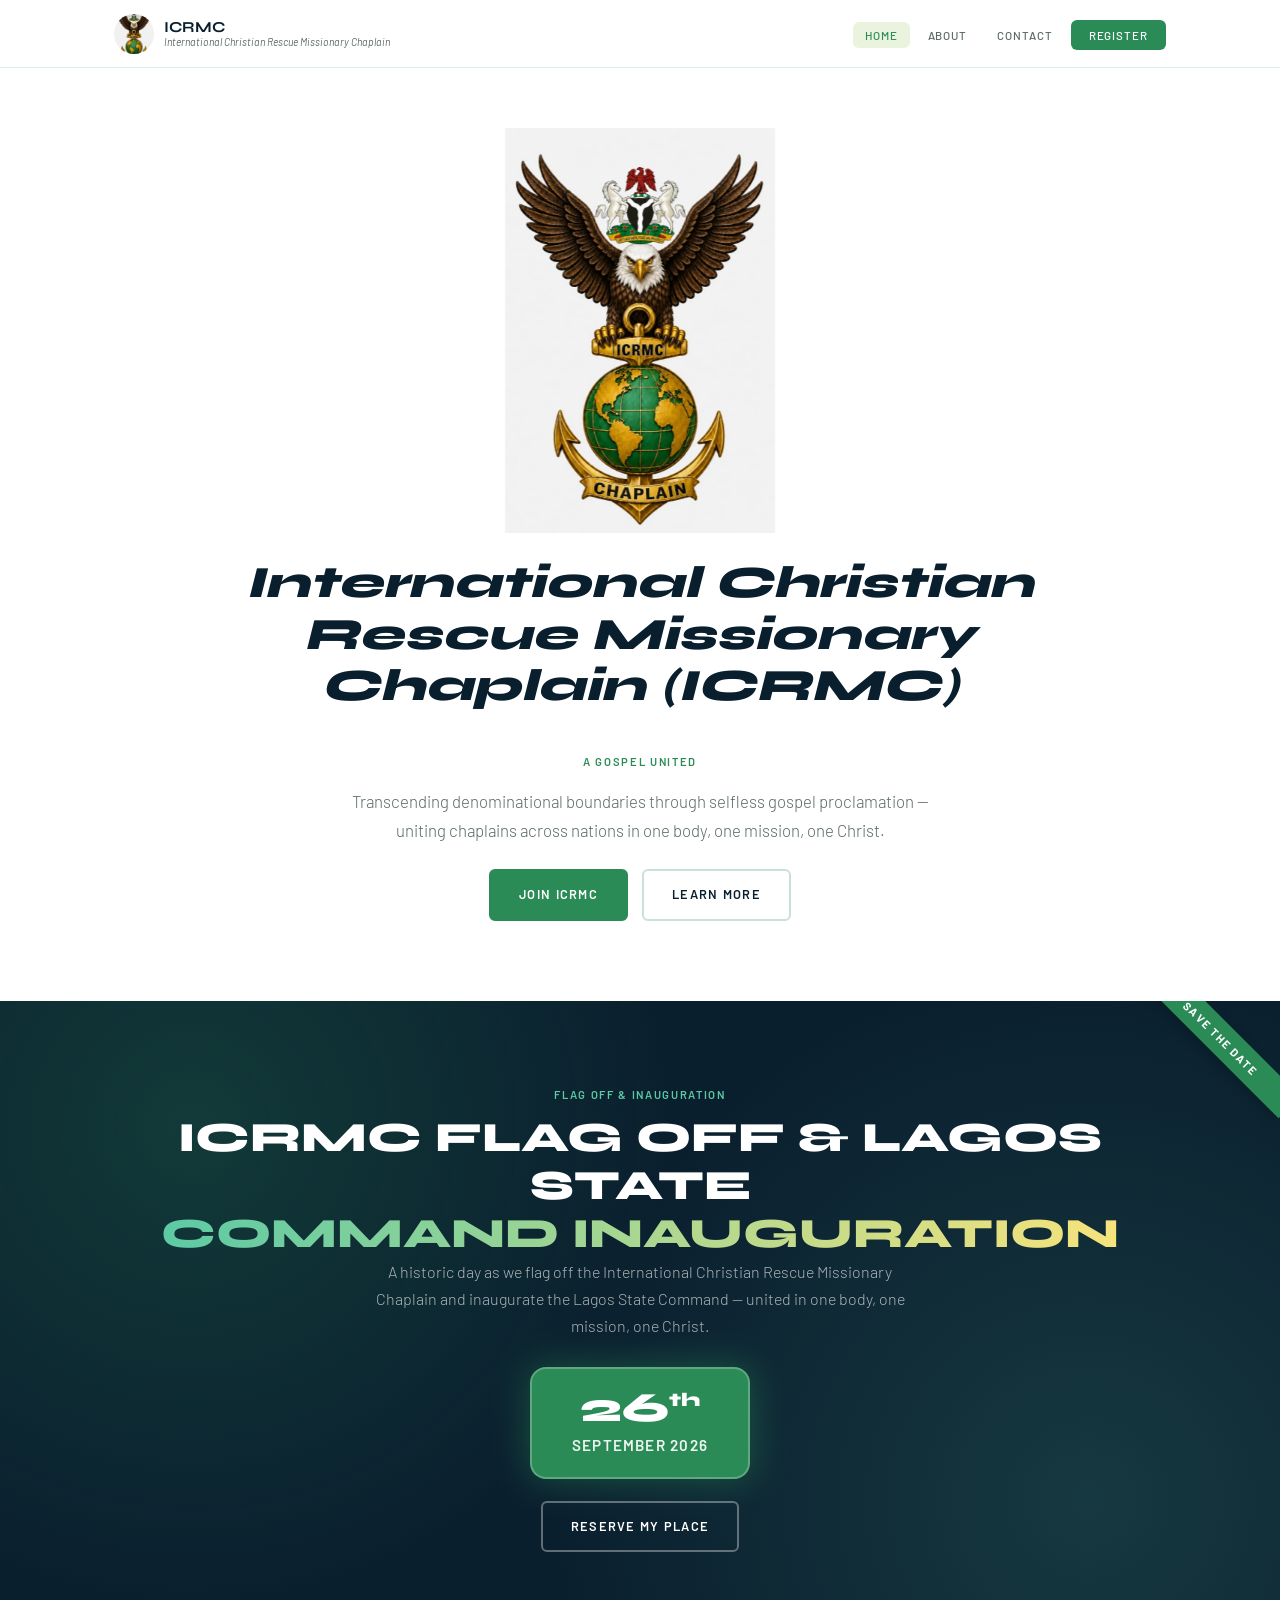
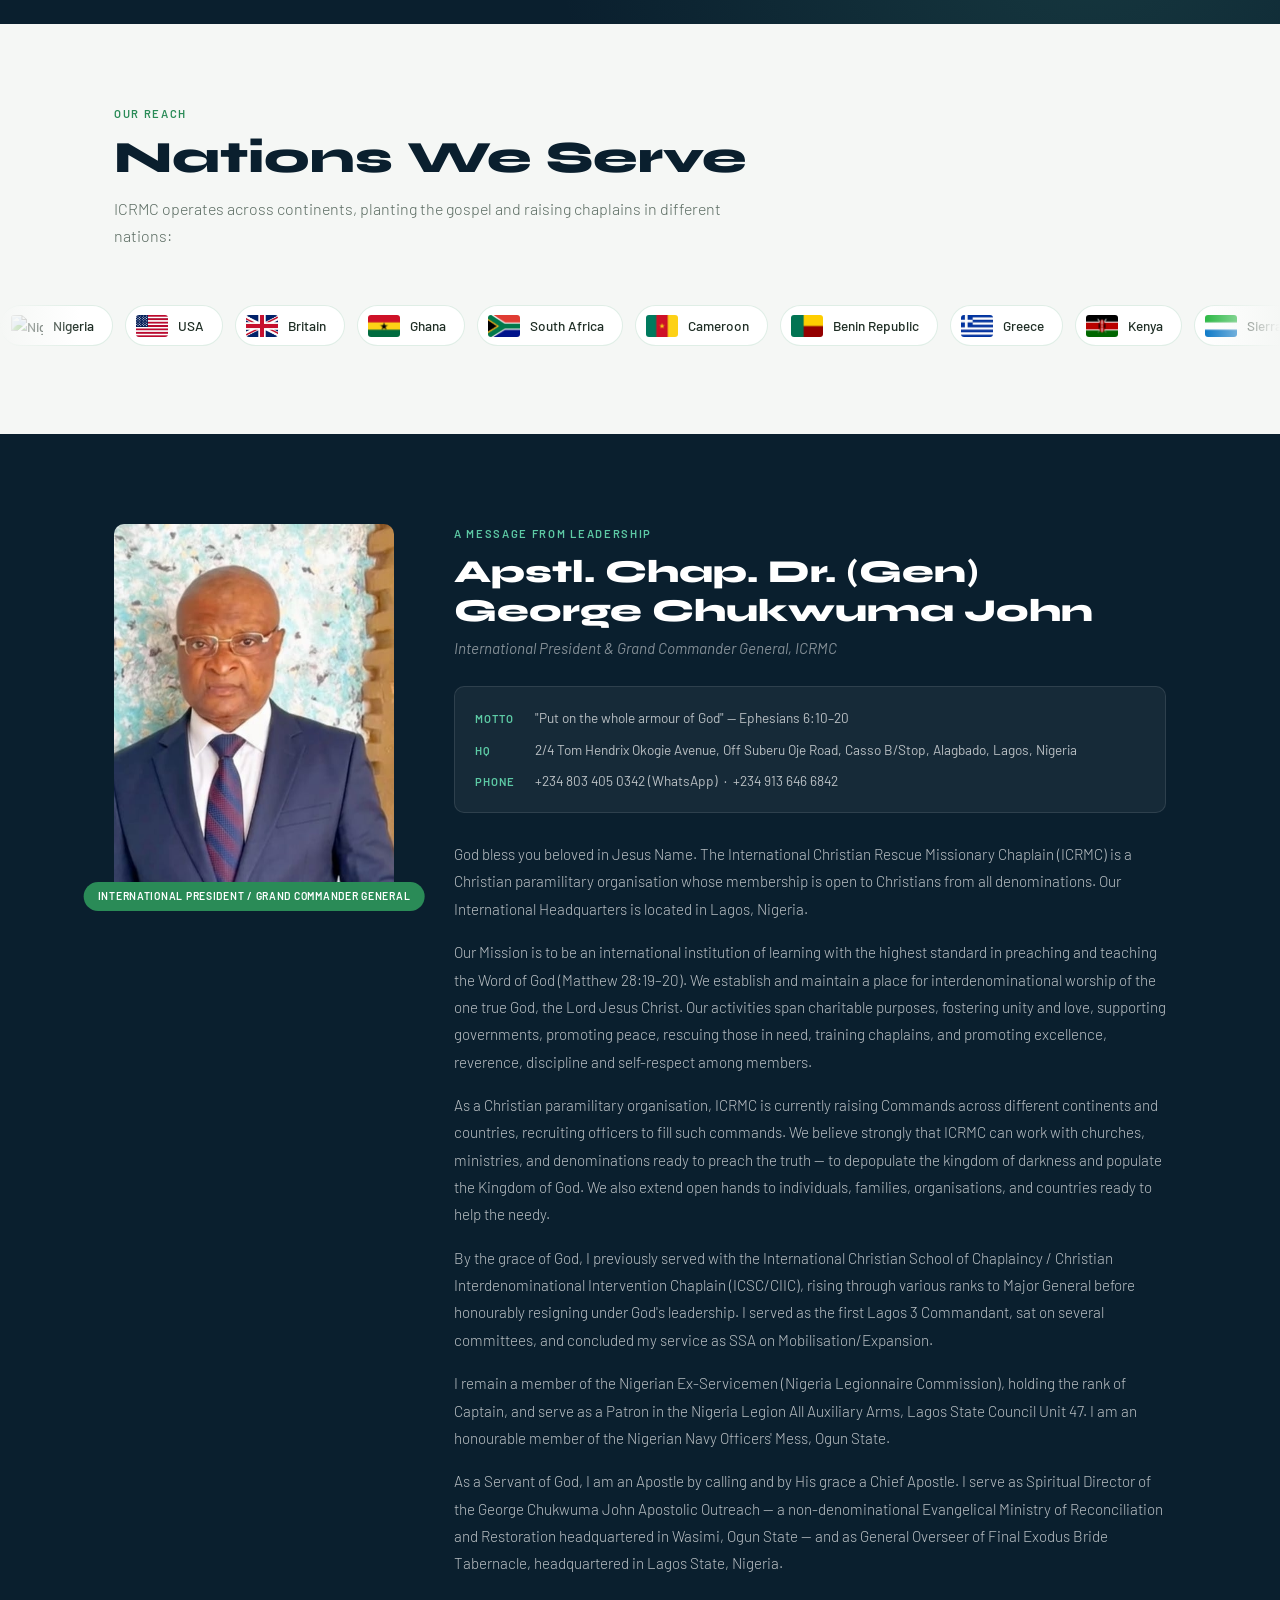
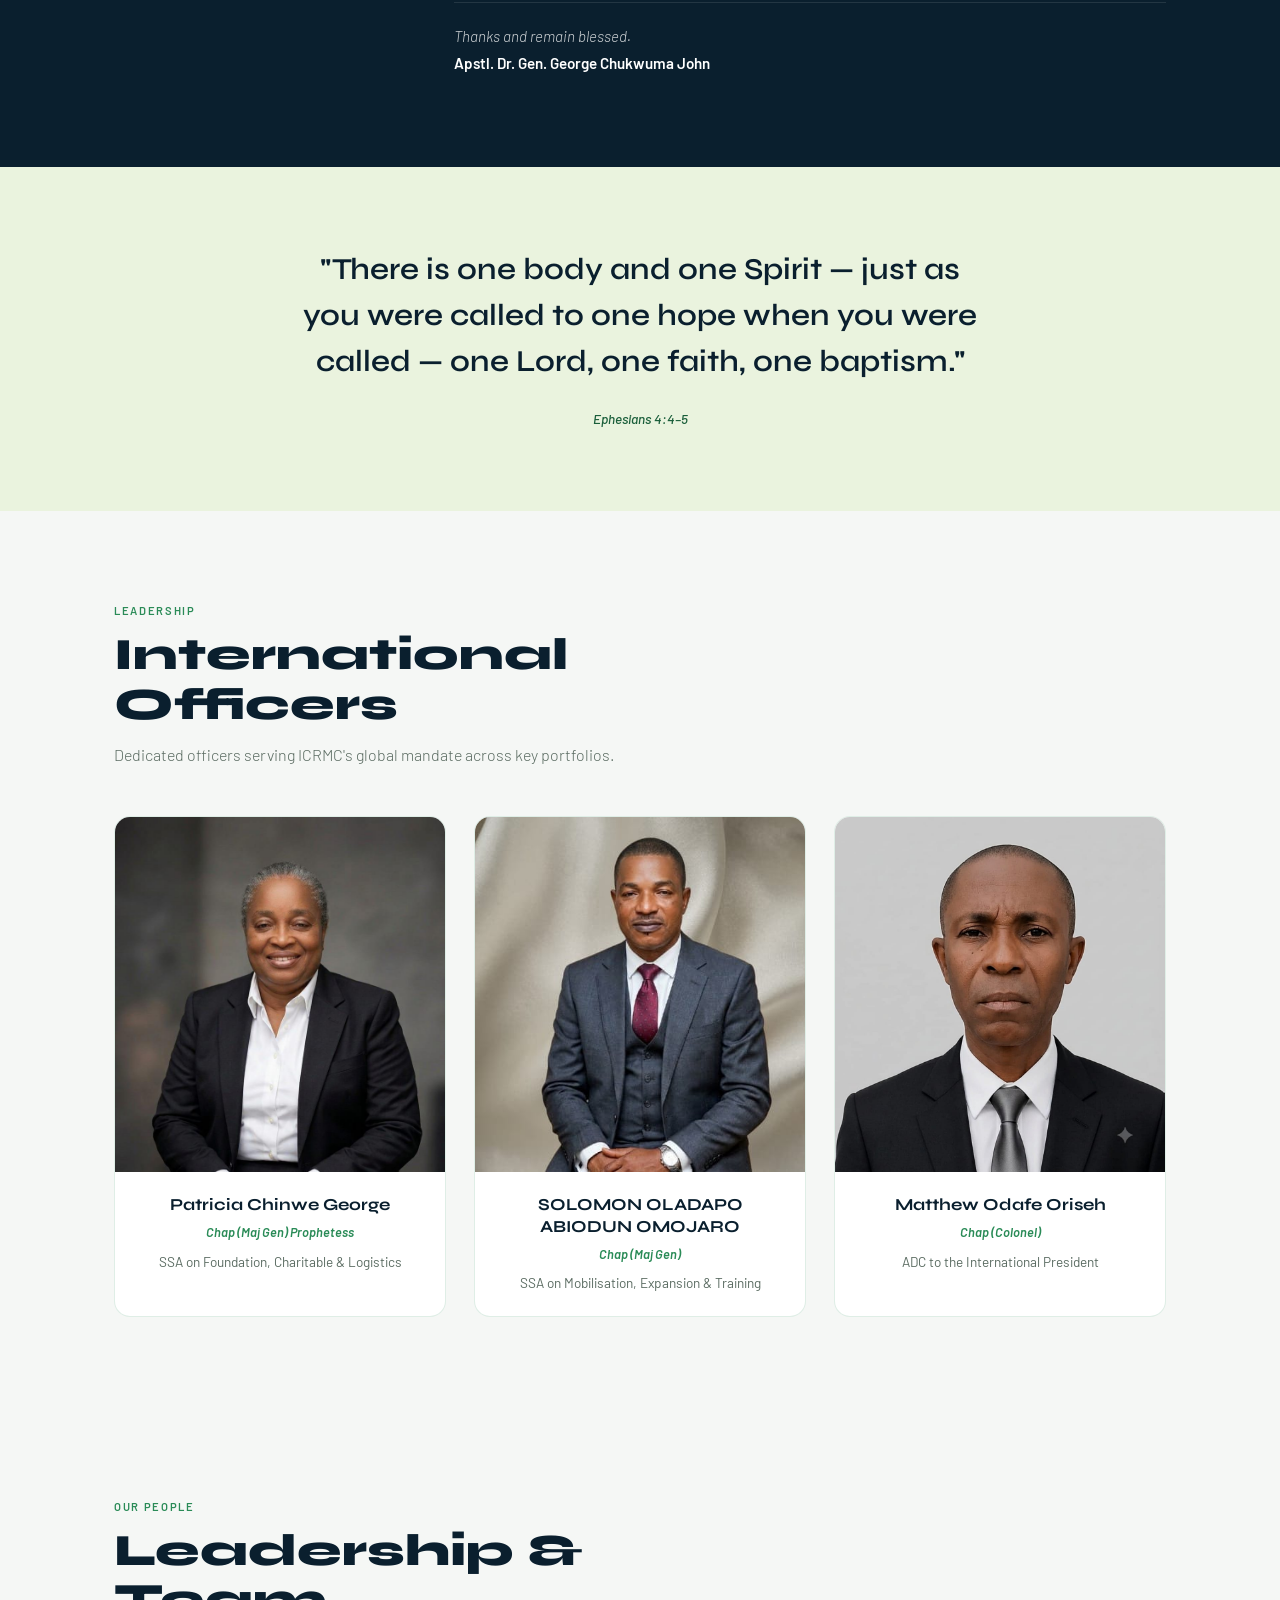
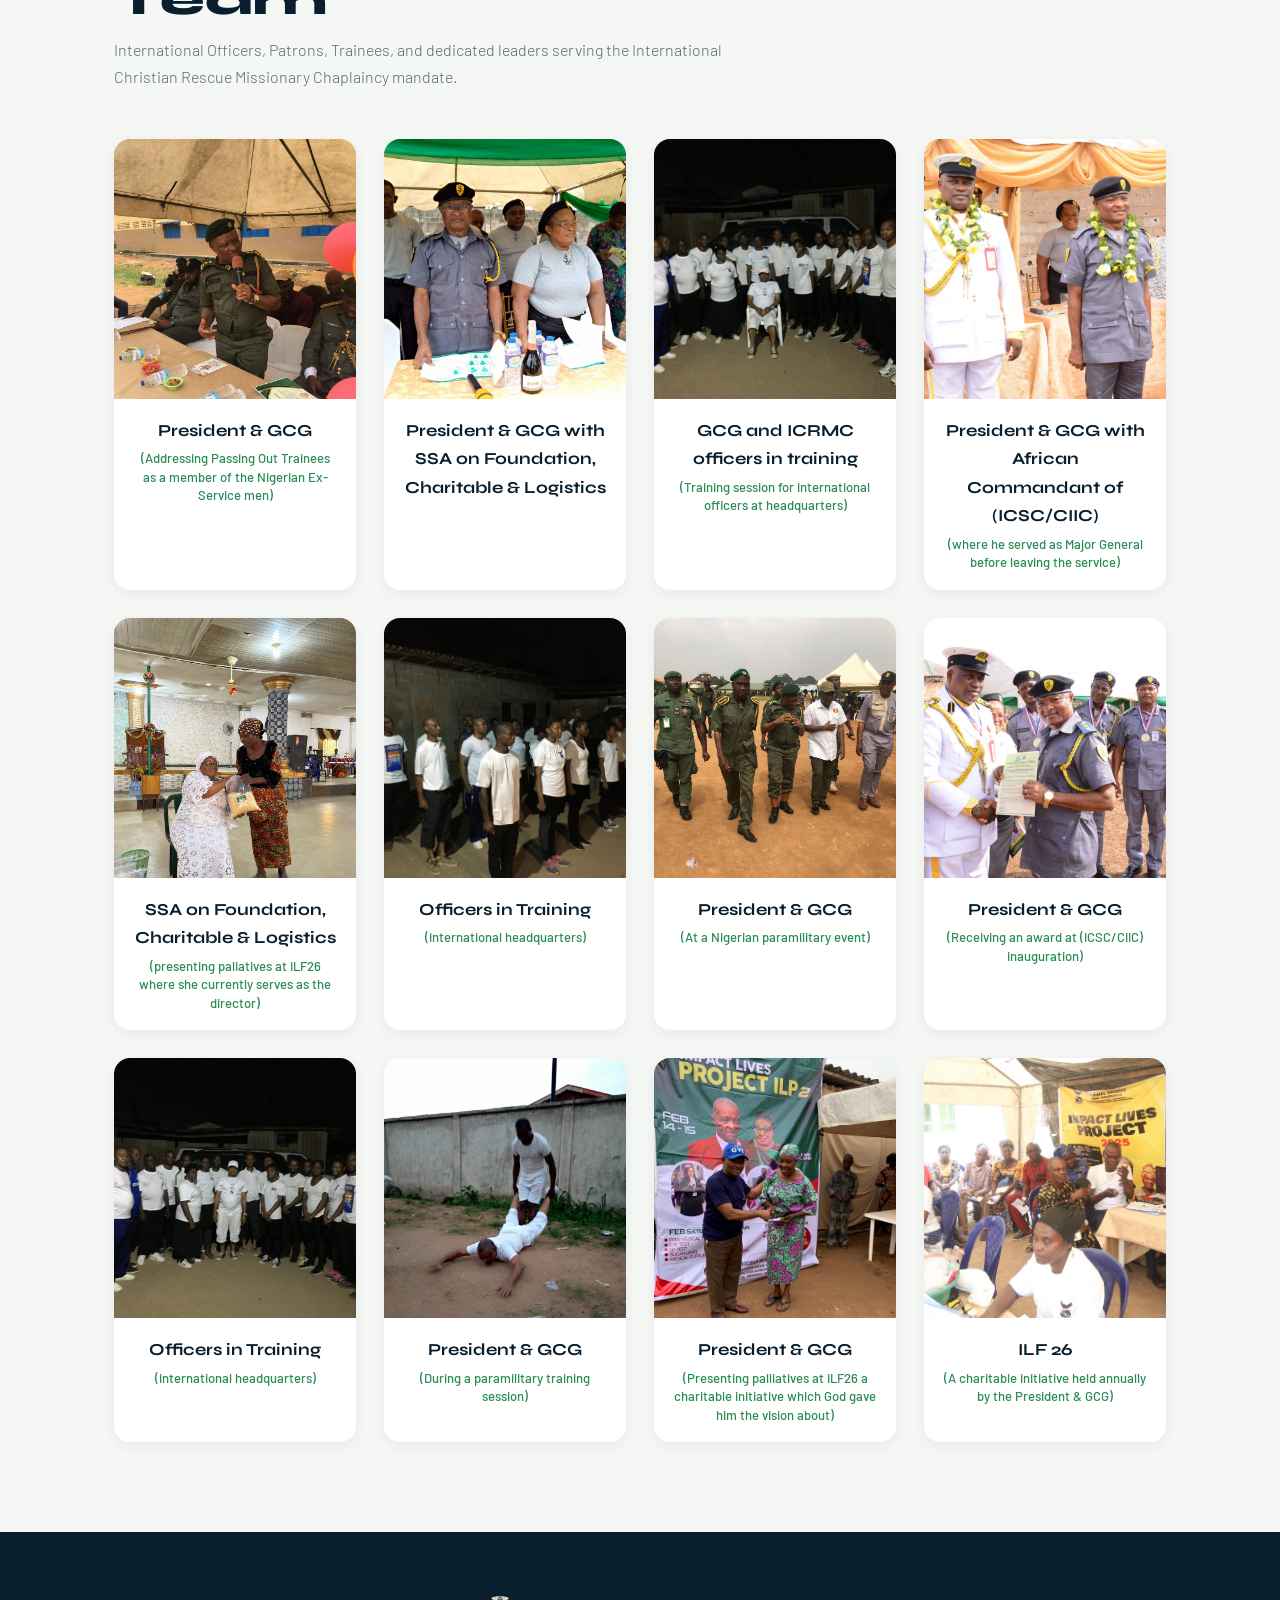
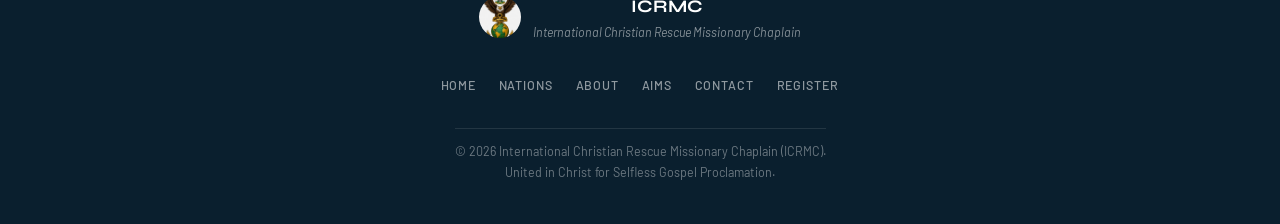
==== commit cba32ccf: "Use pat new image for Patricia officer photo" ====
--- a/index.html
+++ b/index.html
@@ -218,7 +218,7 @@
 
       <div class="officer-card">
         <div class="officer-photo">
-          <img src="images/patricia chinwe george new.jpeg"
+          <img src="images/pat new.jpeg"
                alt="Chap (Maj Gen) Prophetess Patricia Chinwe George"
                loading="lazy">
         </div>
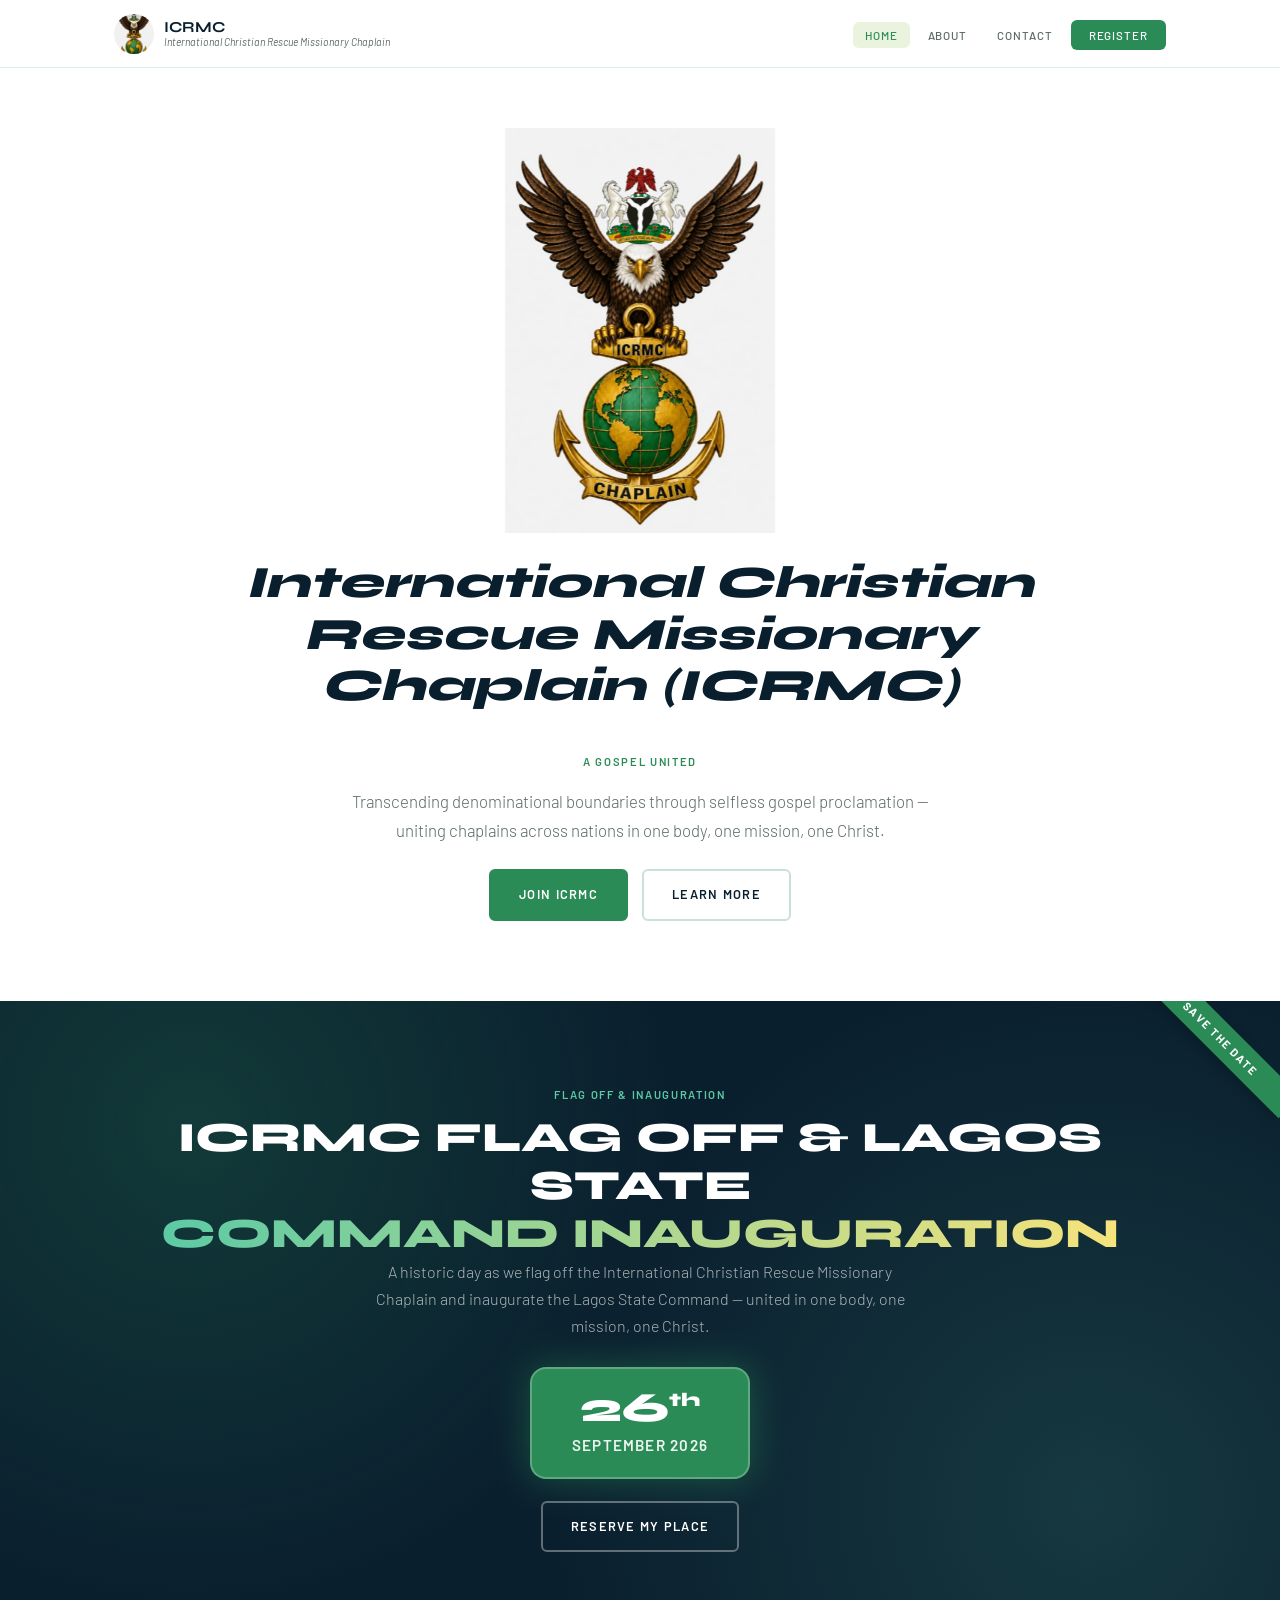
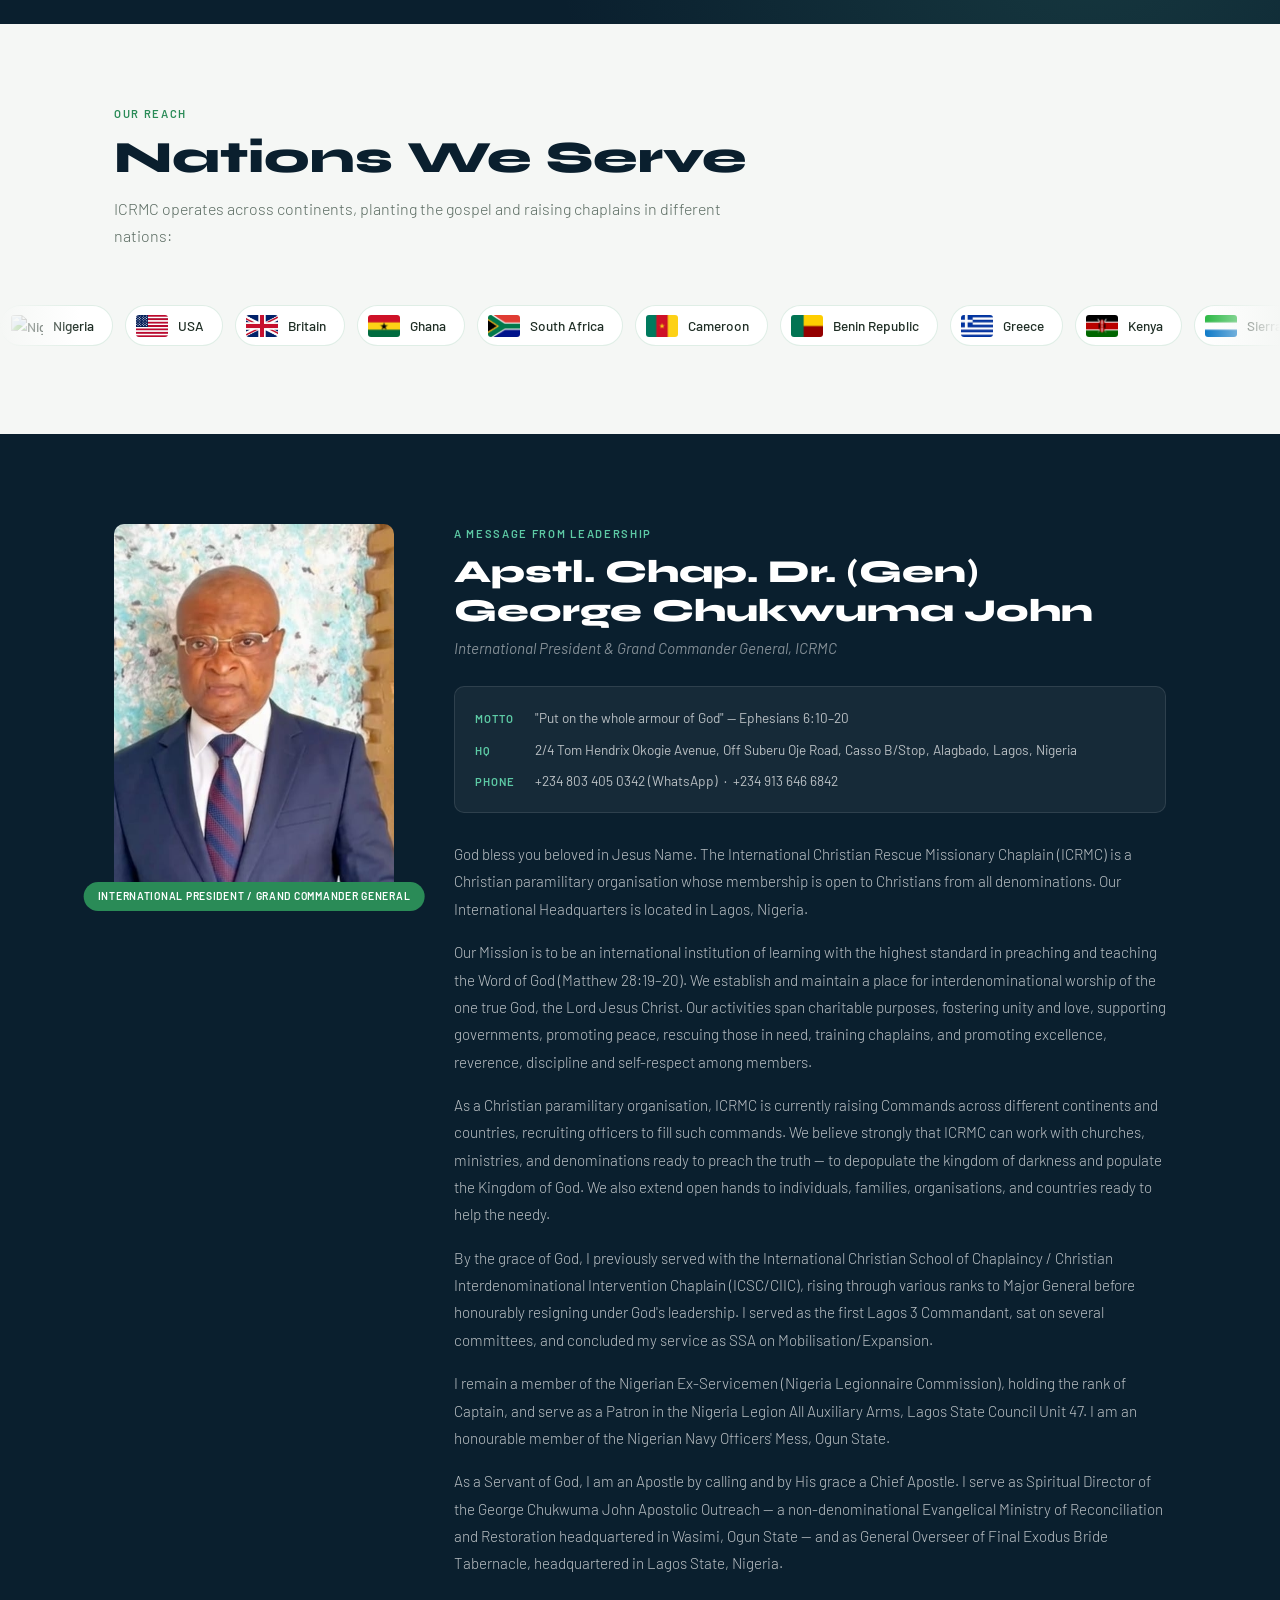
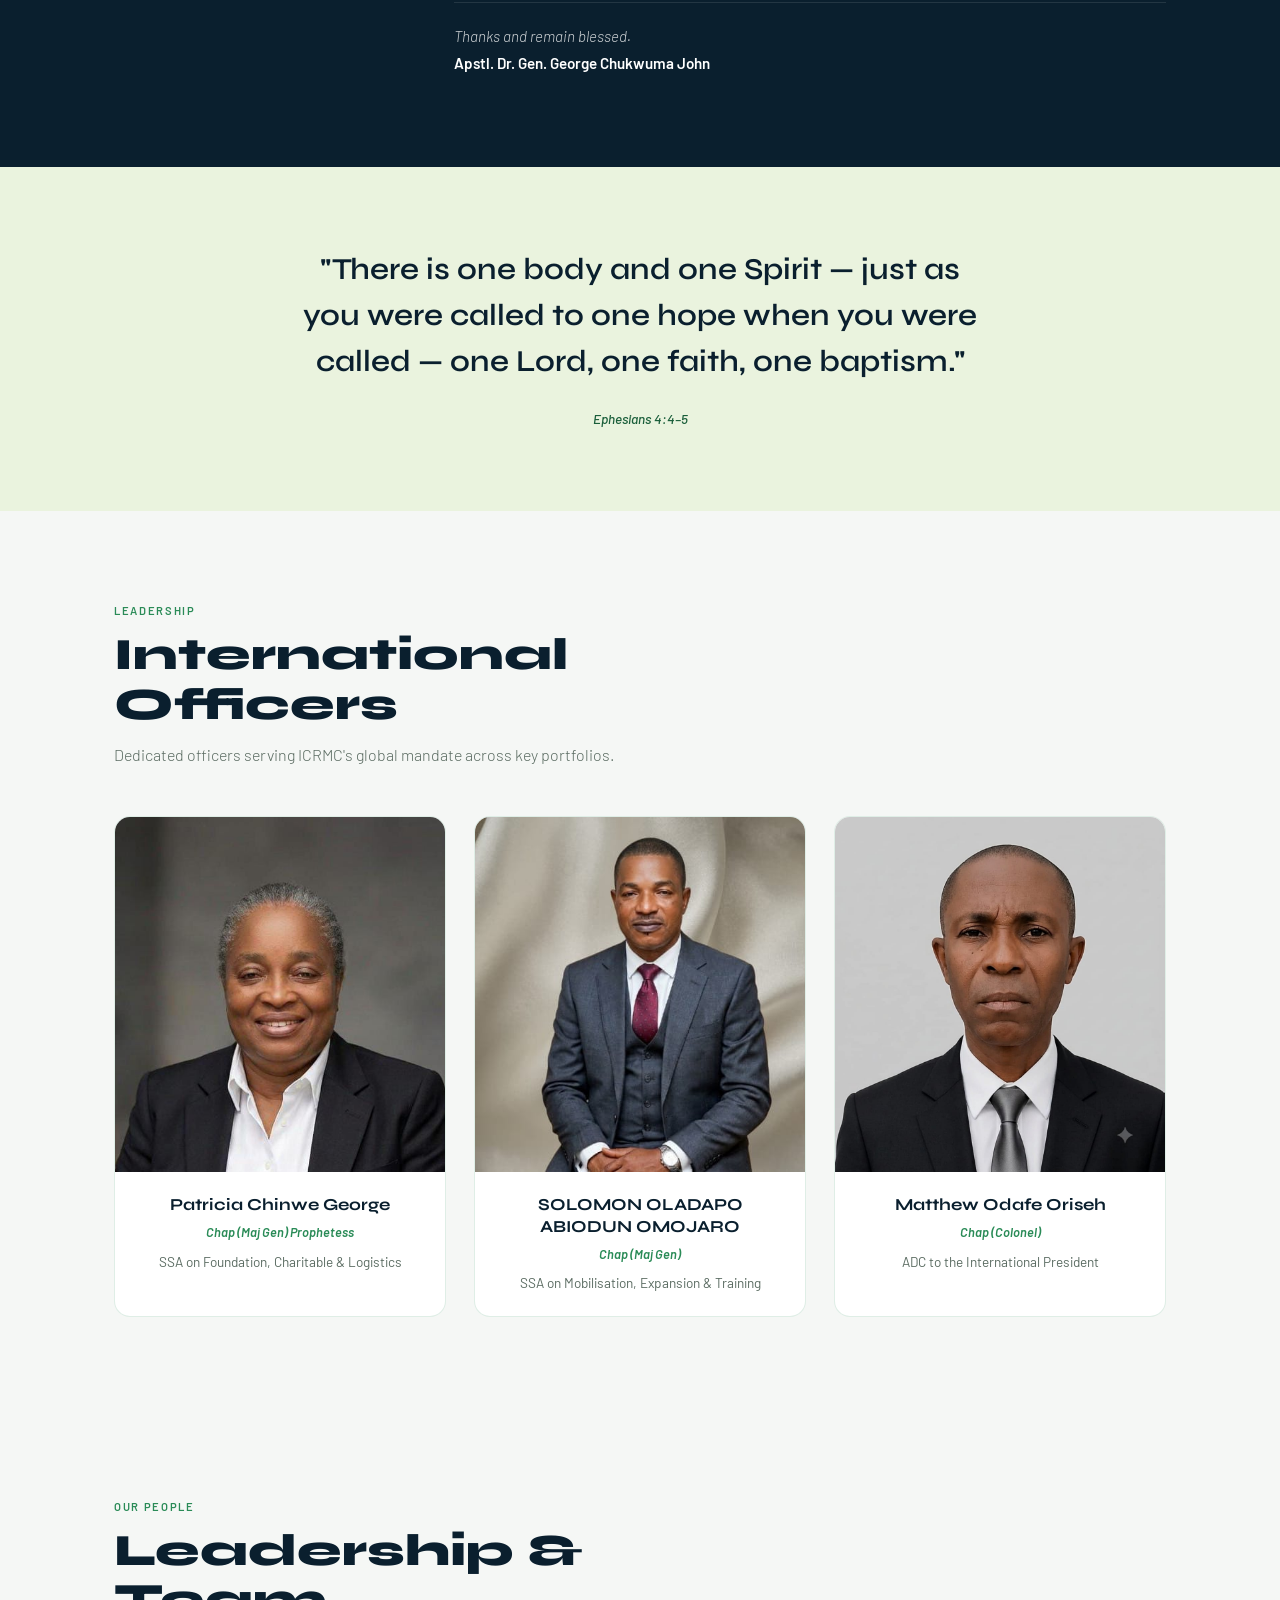
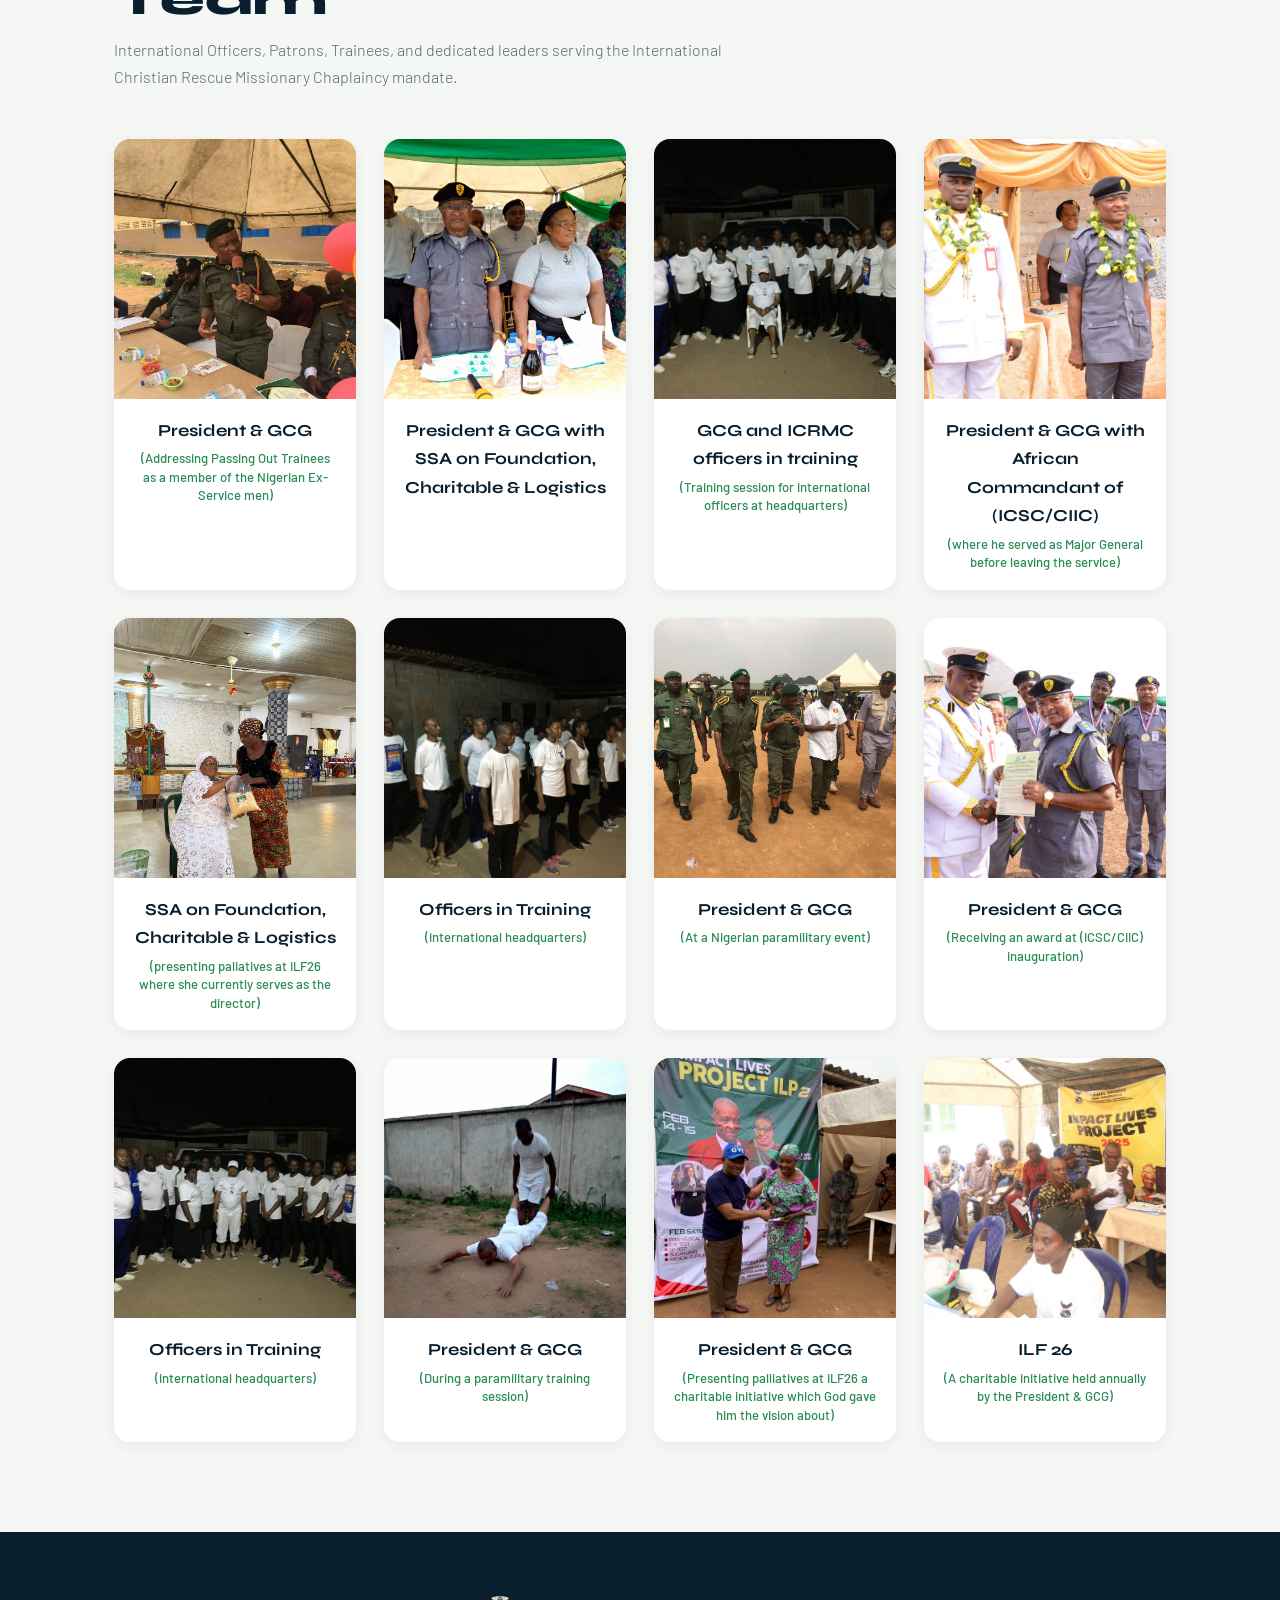
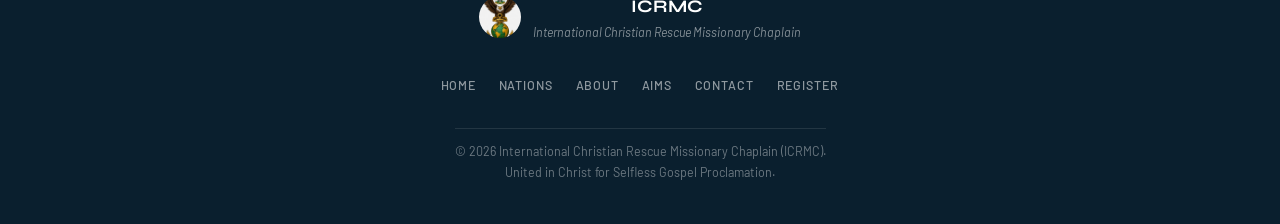
==== commit 34050848: "Use pat new 2 image for Patricia officer photo" ====
--- a/index.html
+++ b/index.html
@@ -218,7 +218,7 @@
 
       <div class="officer-card">
         <div class="officer-photo">
-          <img src="images/pat new.jpeg"
+          <img src="images/pat new 2.jpeg"
                alt="Chap (Maj Gen) Prophetess Patricia Chinwe George"
                loading="lazy">
         </div>
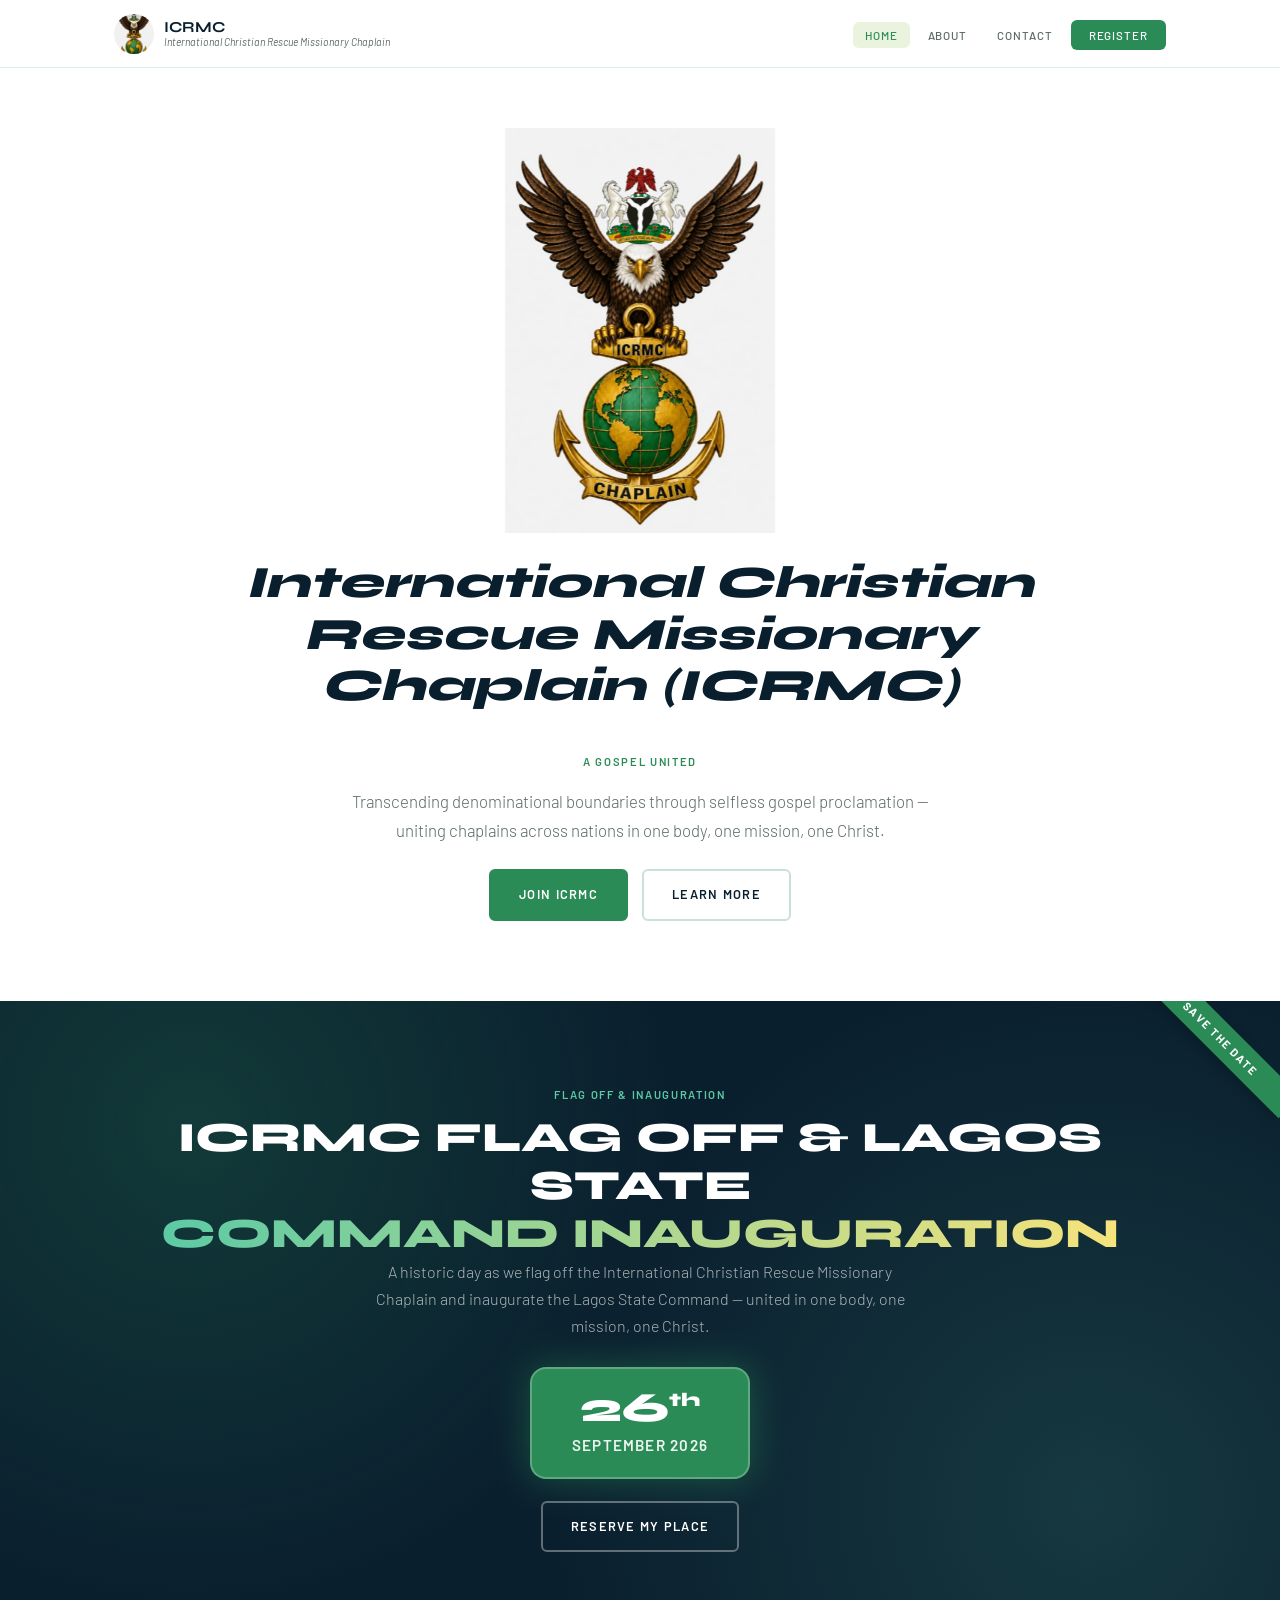
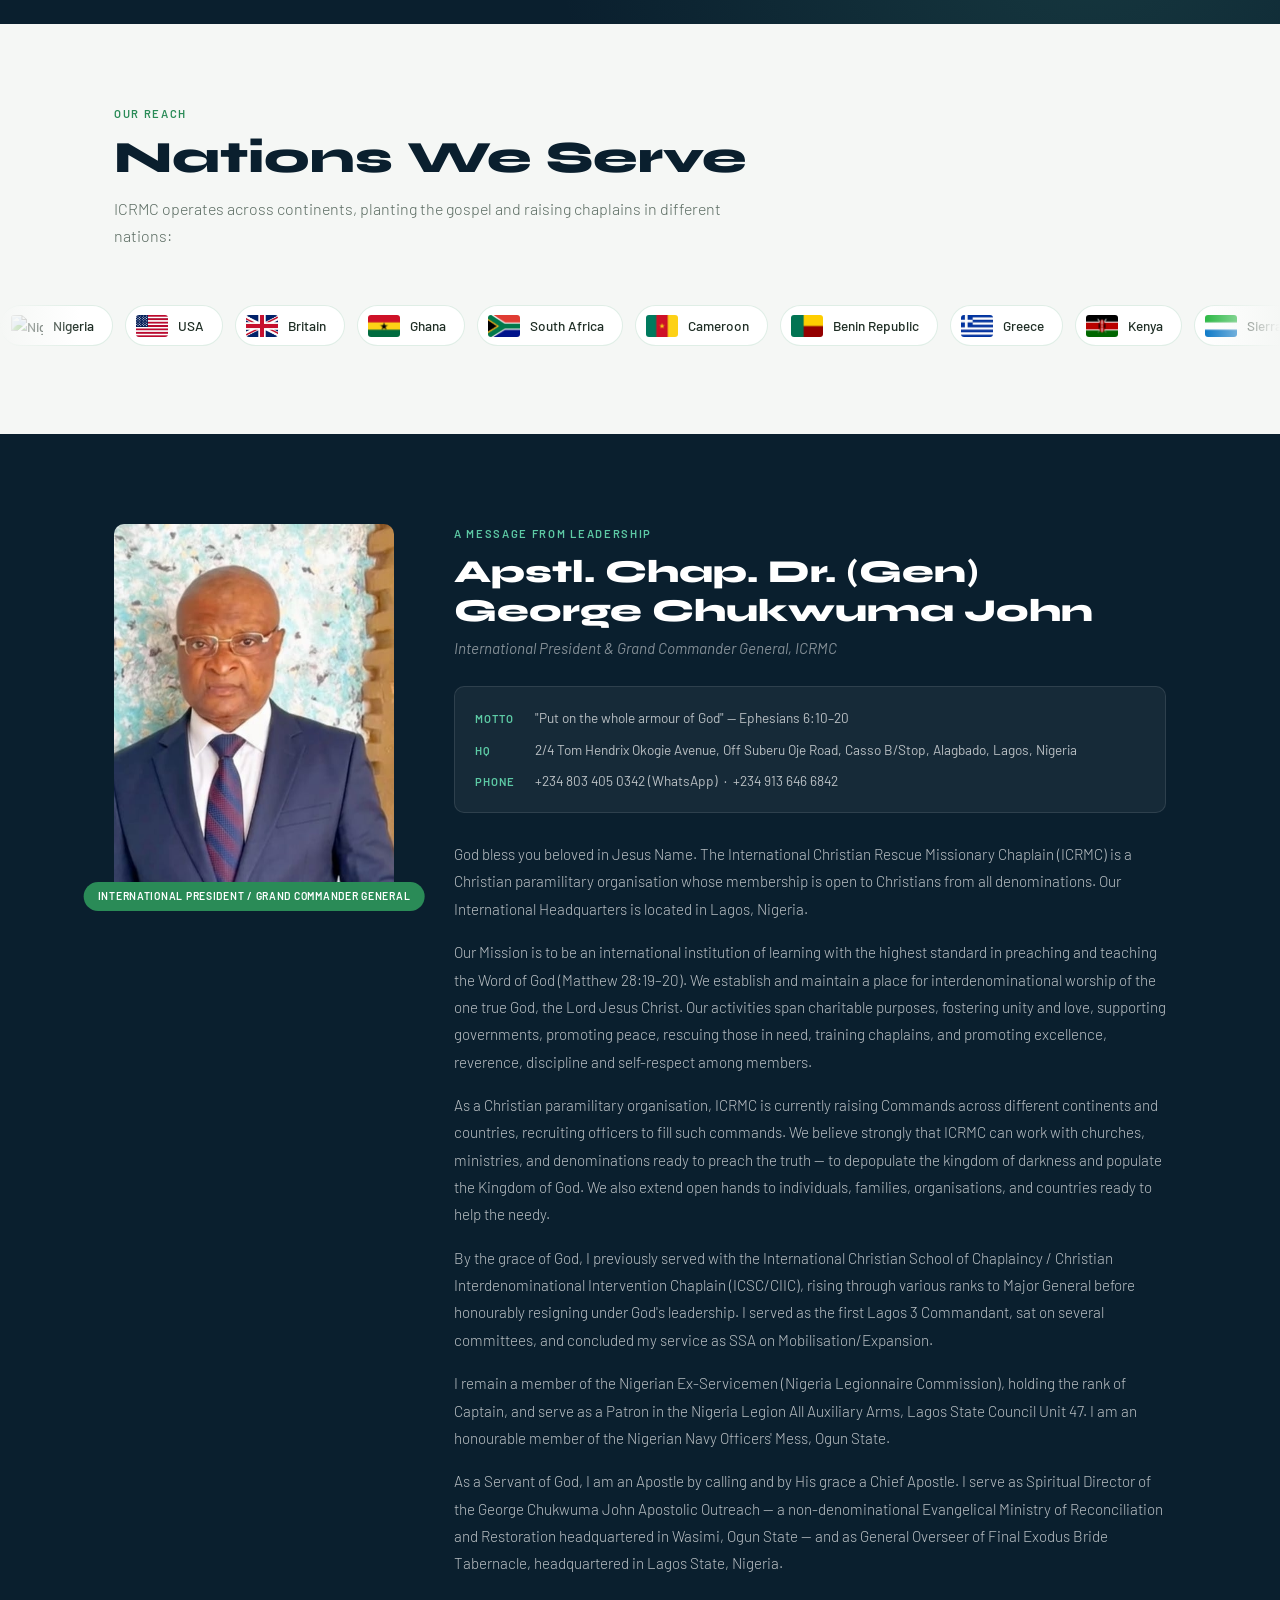
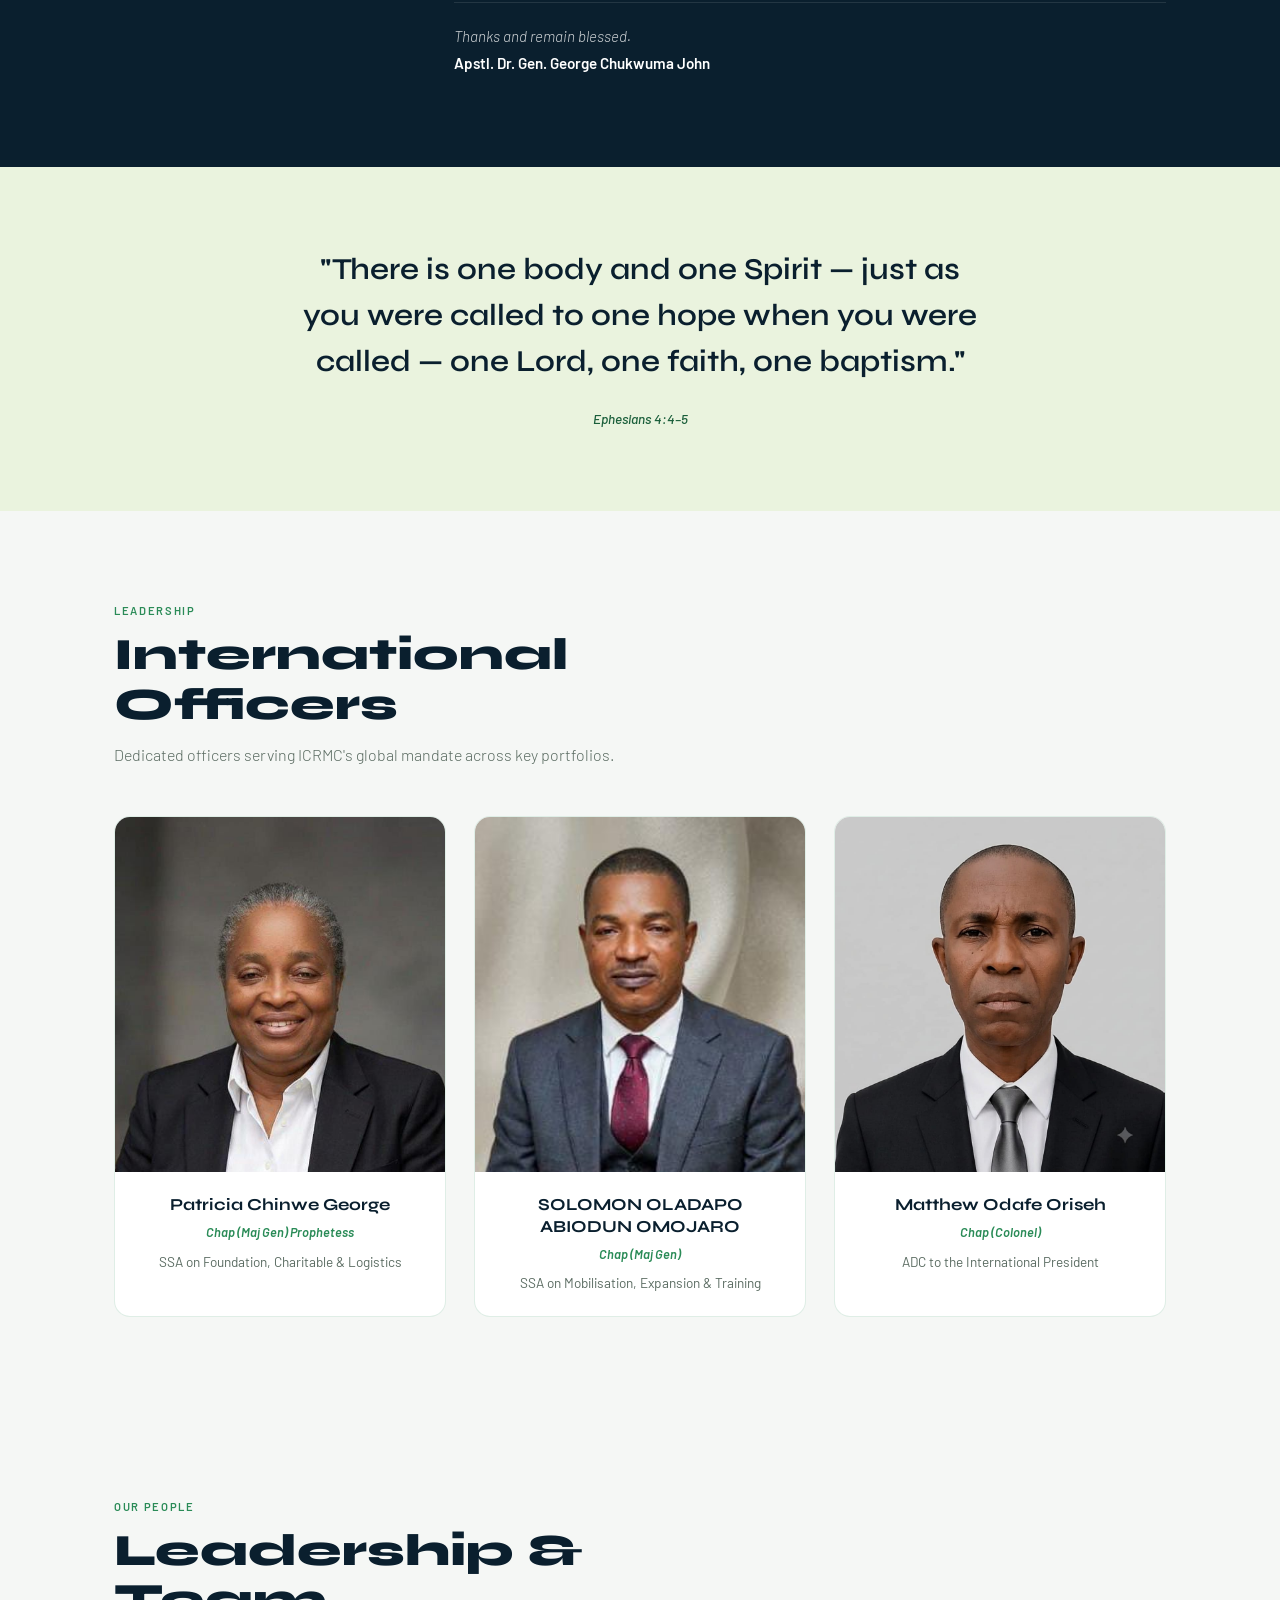
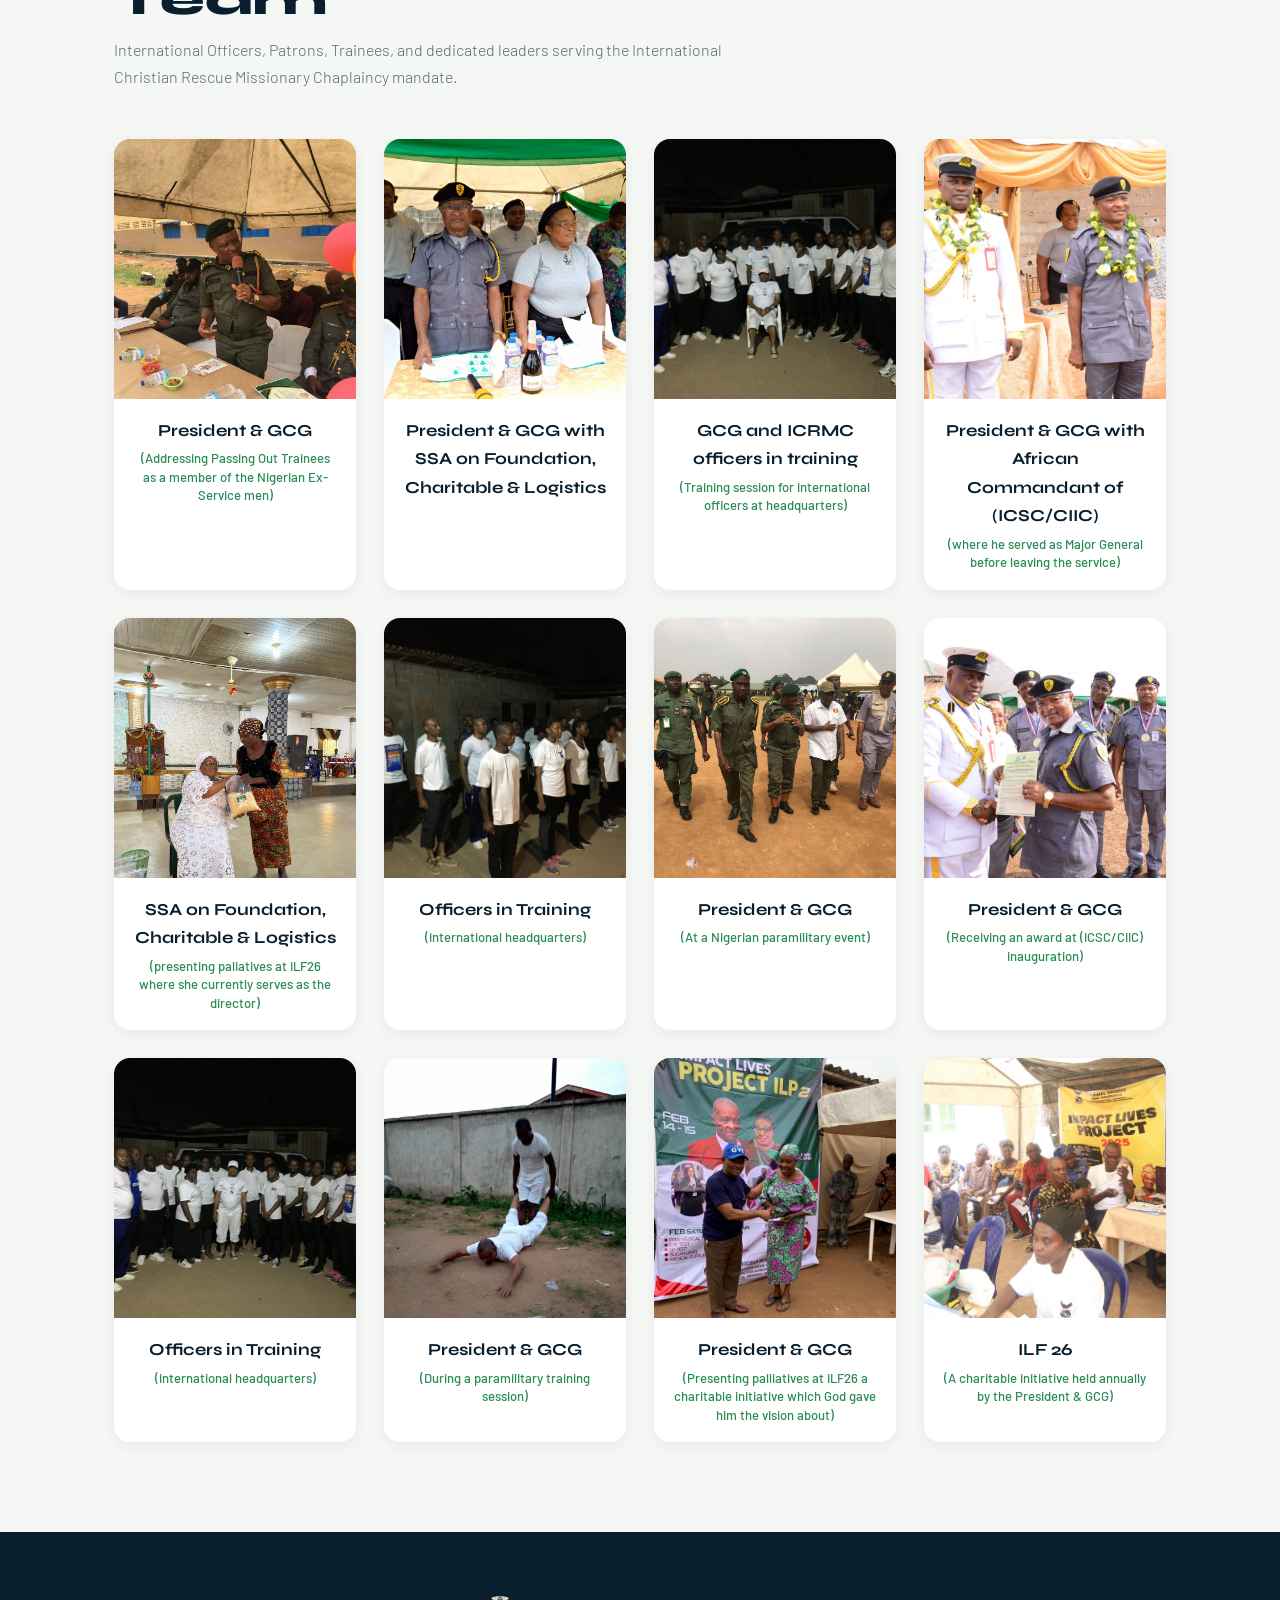
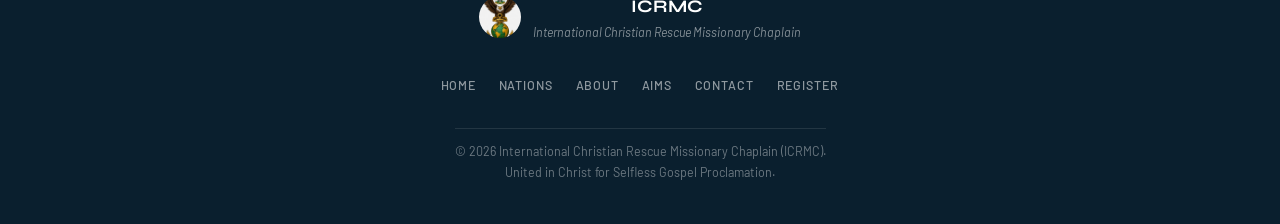
==== commit 4d4ac496: "Use omajaro new image for Solomon officer photo" ====
--- a/index.html
+++ b/index.html
@@ -231,7 +231,7 @@
 
       <div class="officer-card">
         <div class="officer-photo">
-          <img src="images/matthew omajaro new.jpeg"
+          <img src="images/omajaro new.jpeg"
                alt="Chap (Maj Gen) Solomon Adapo Abiotun Omejaro"
                loading="lazy">
         </div>
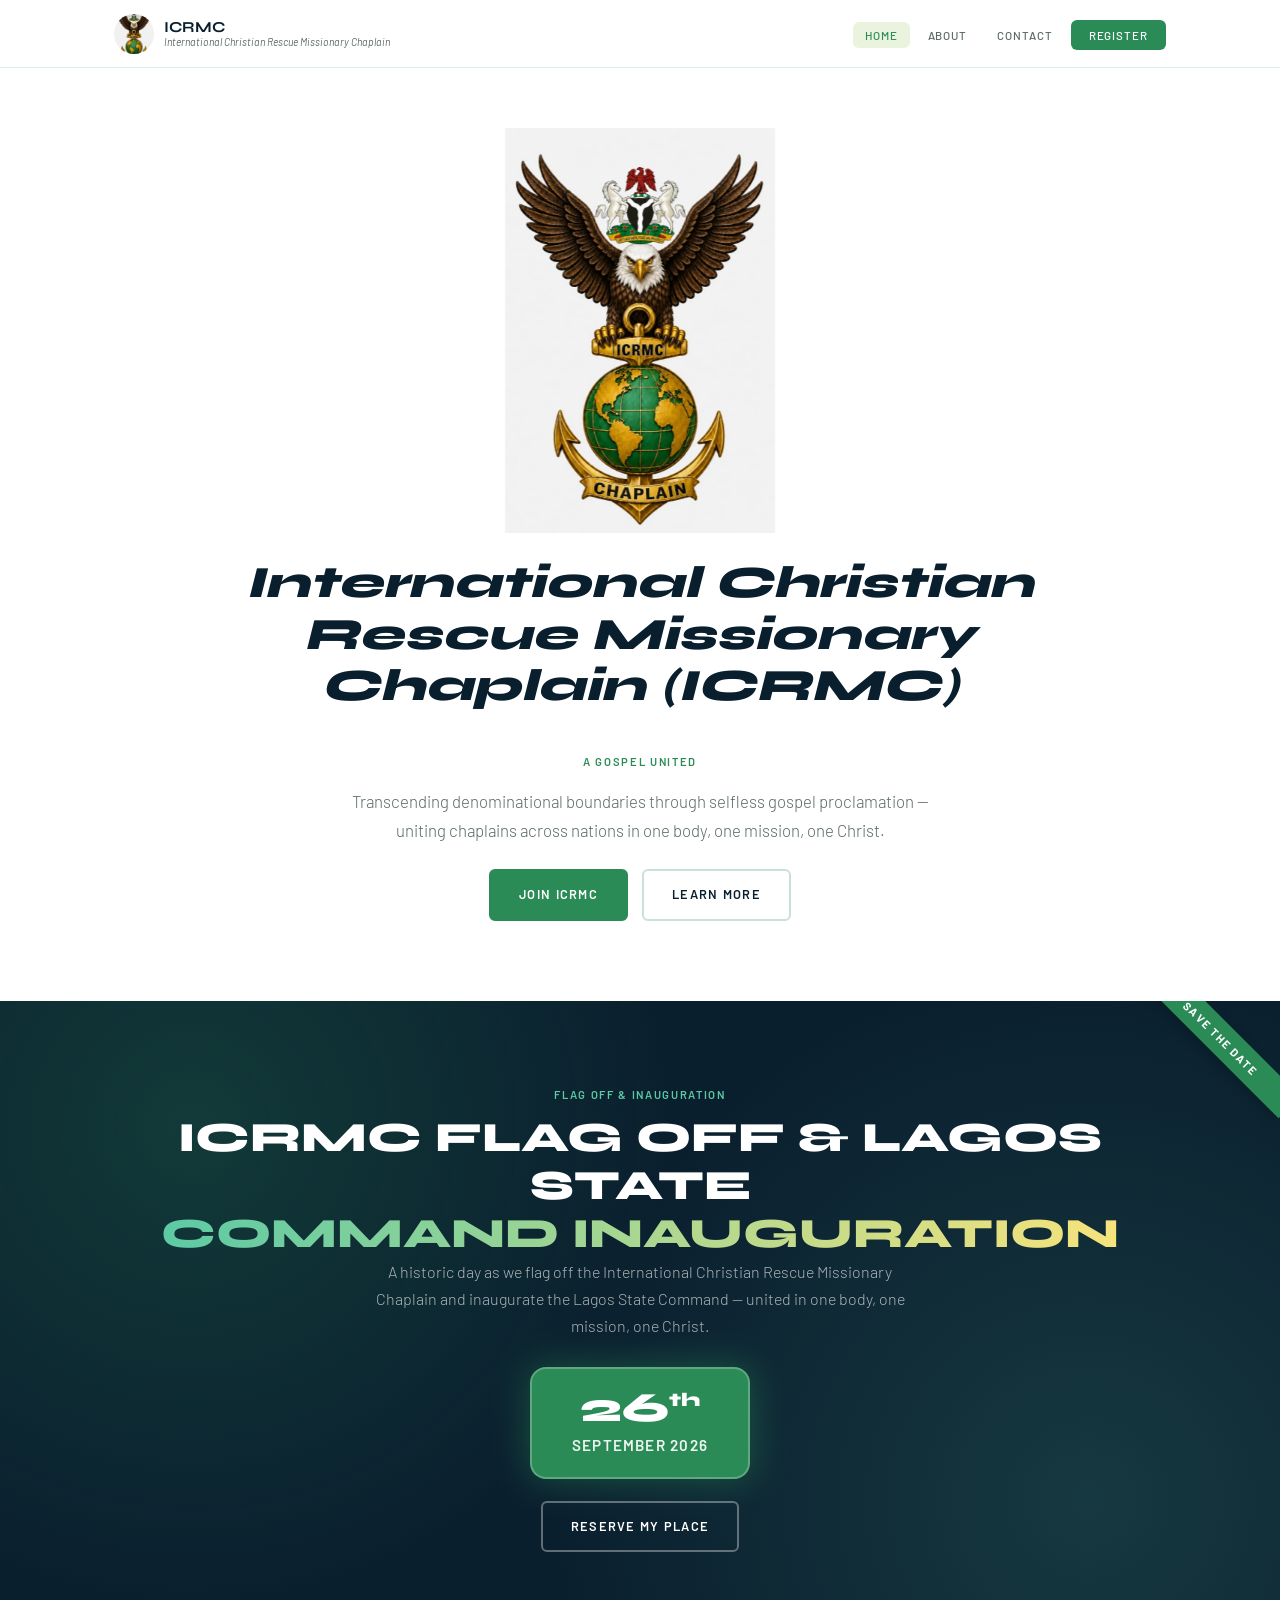
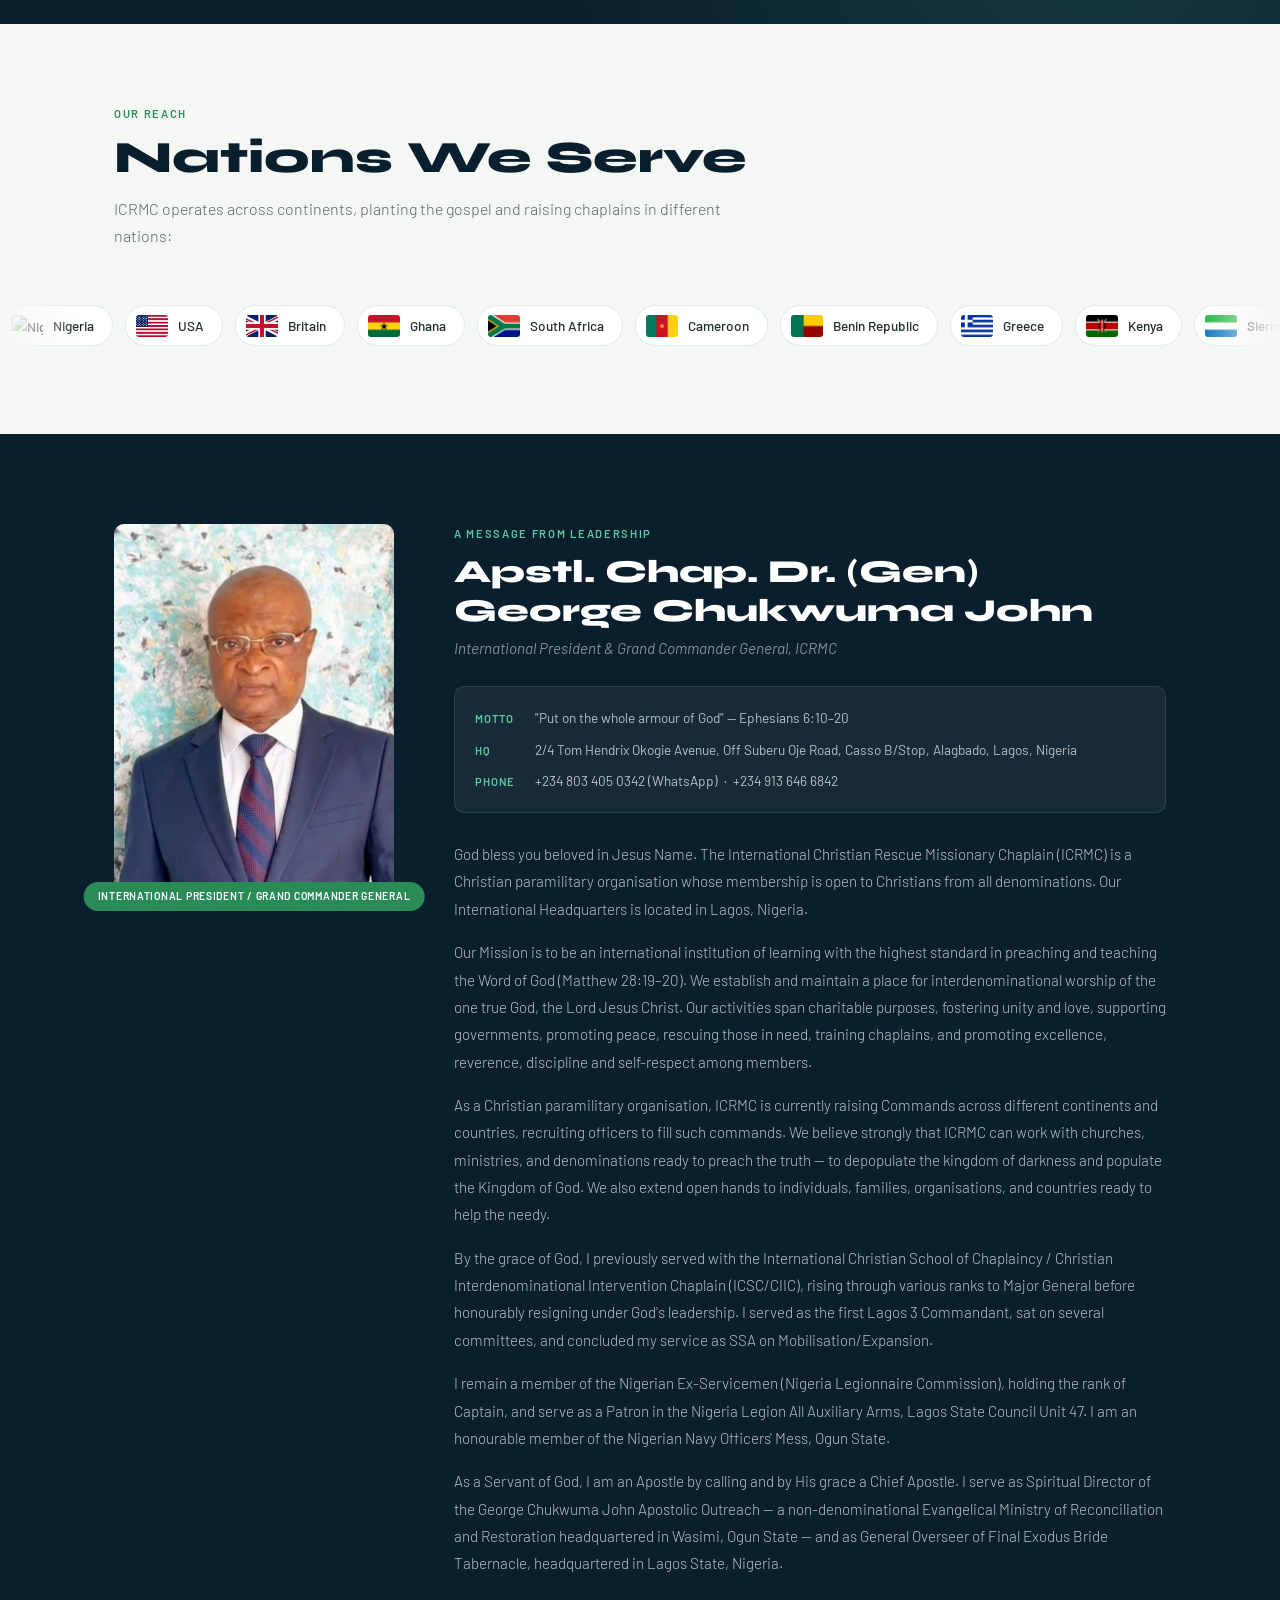
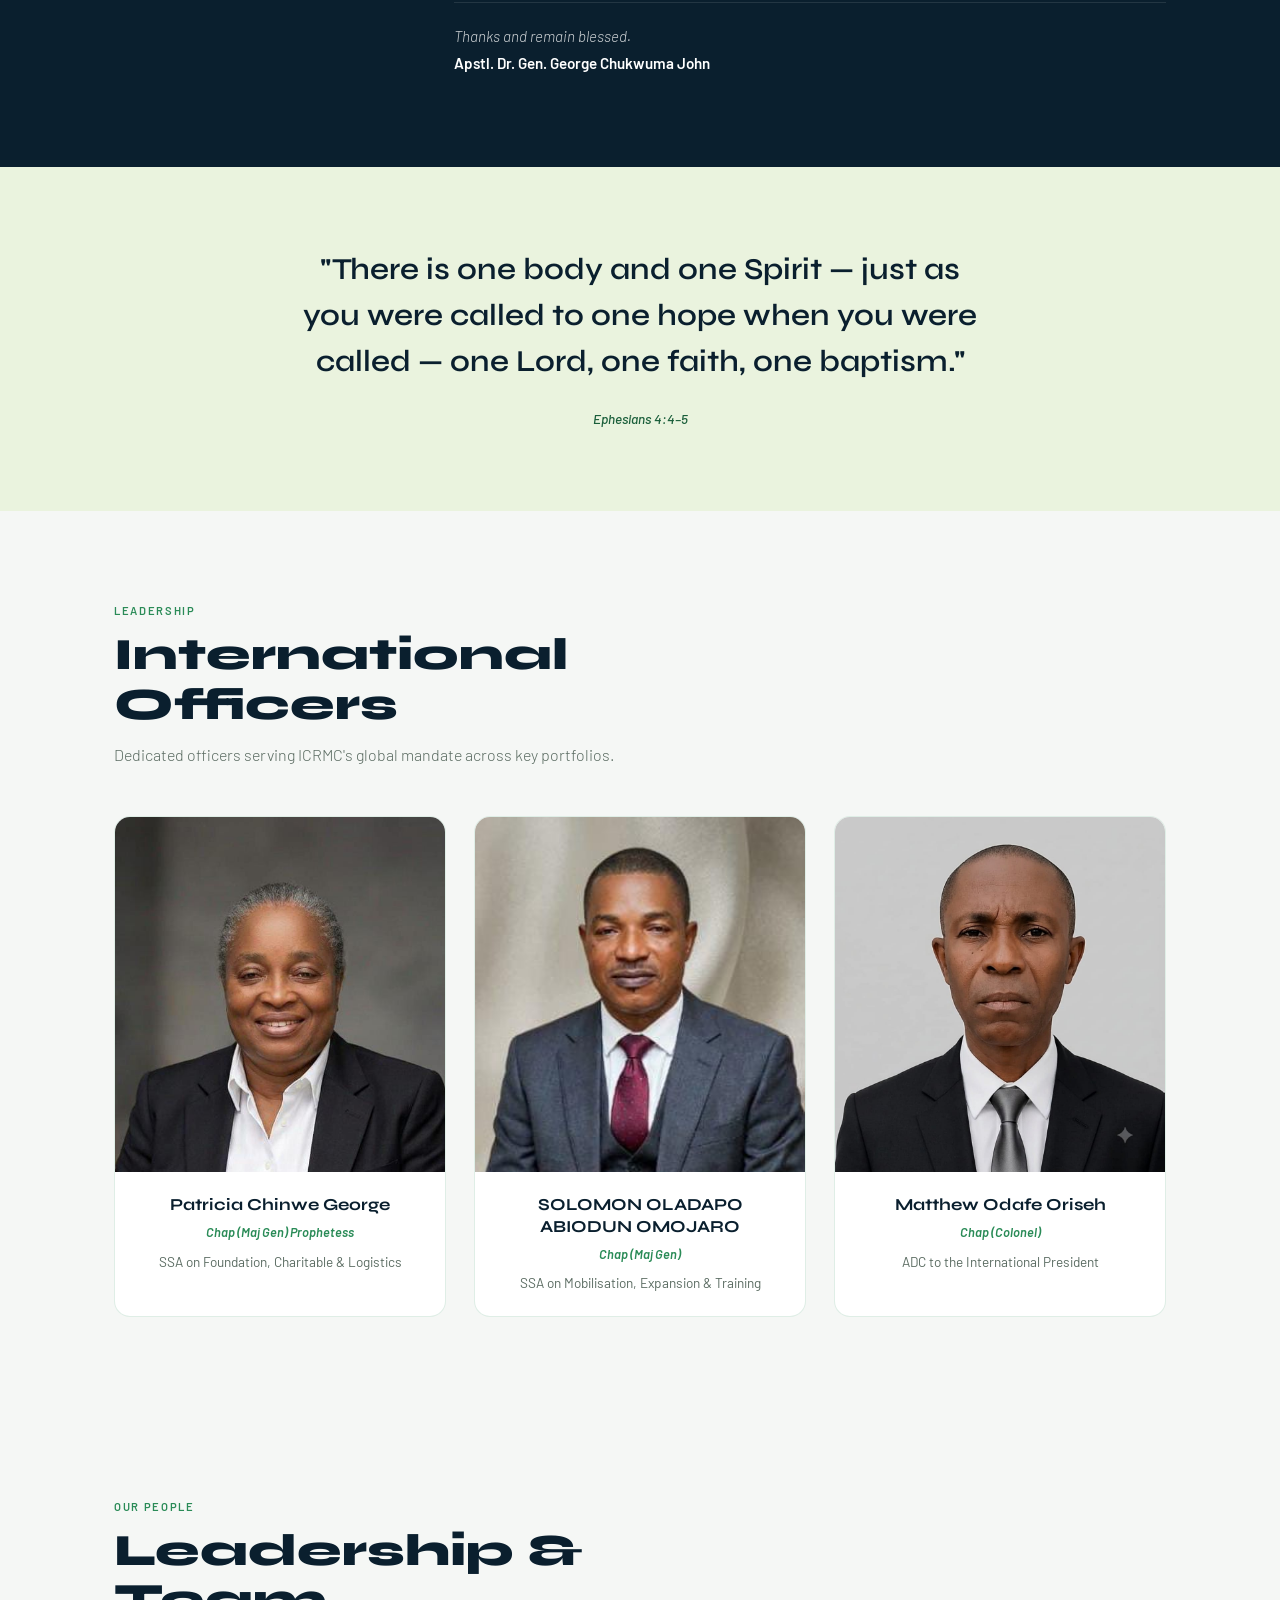
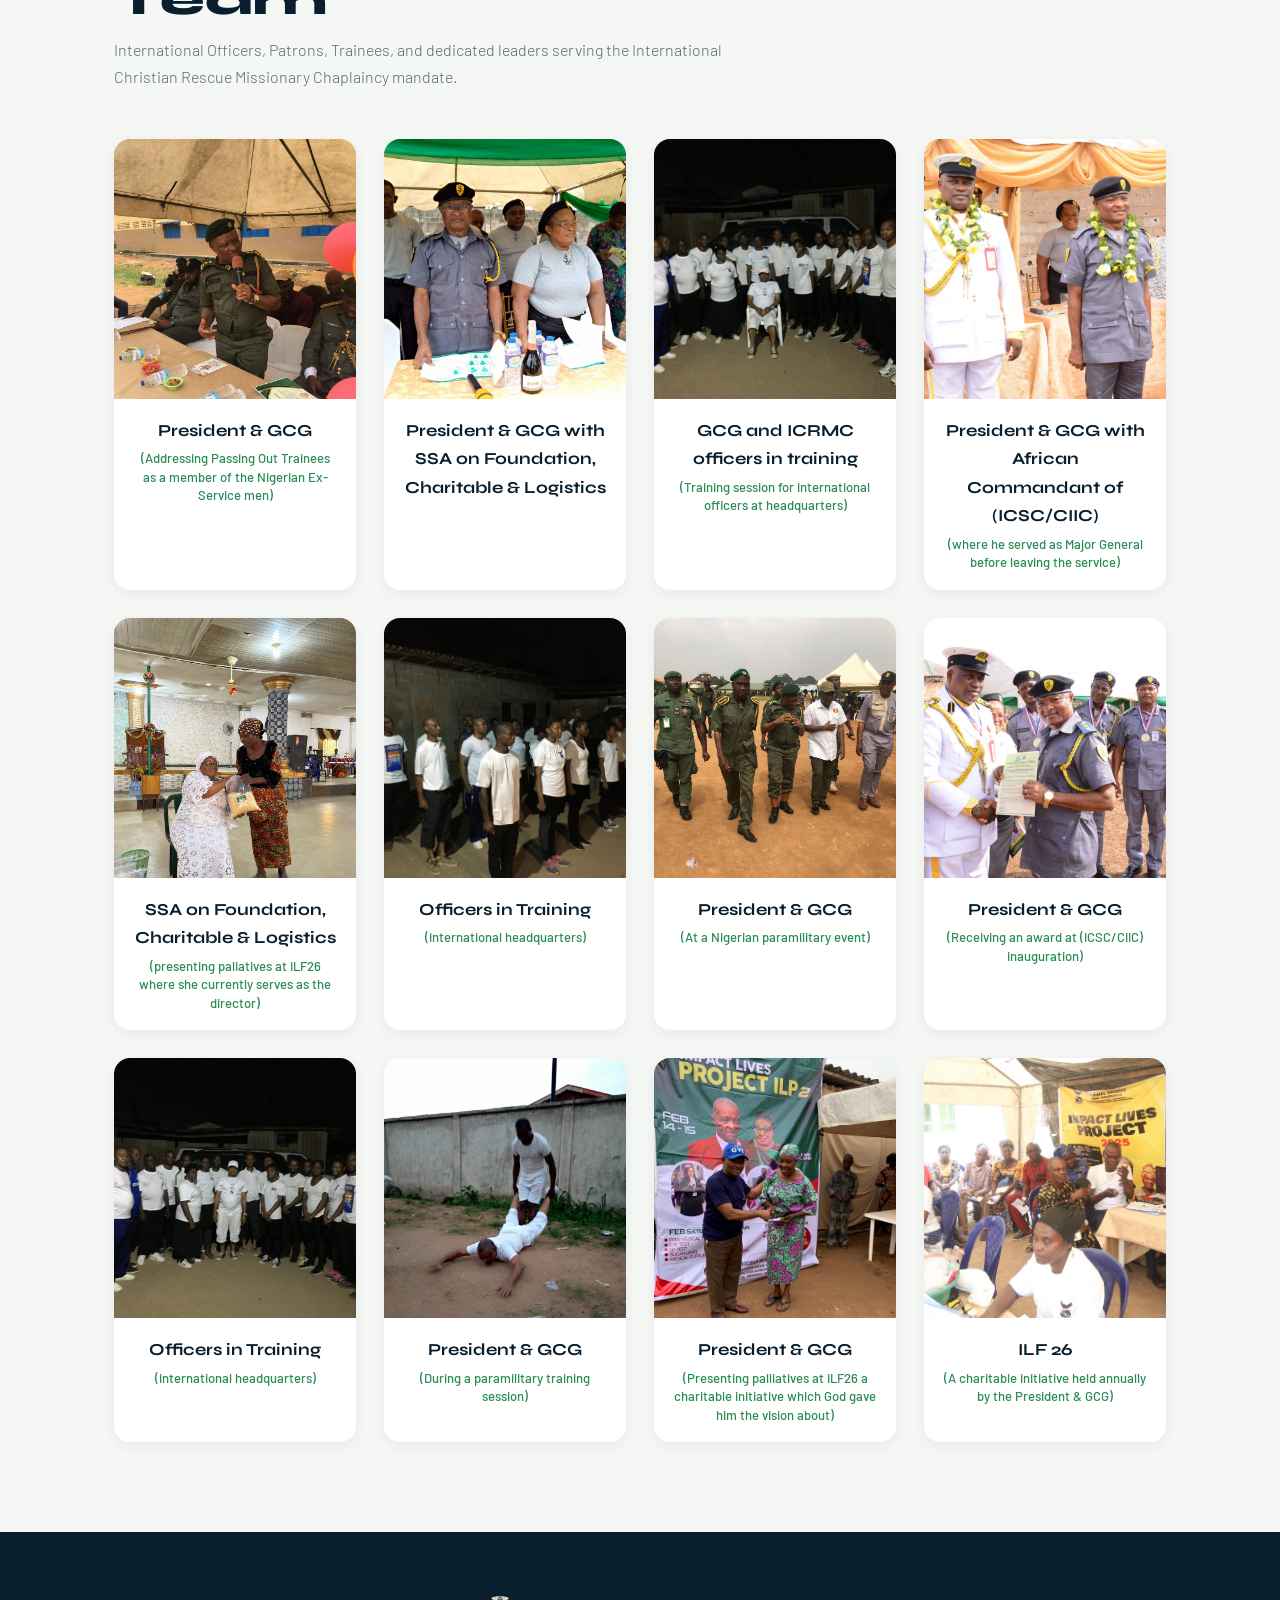
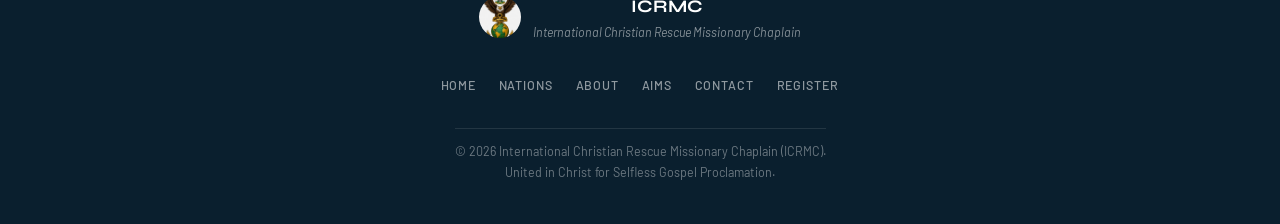
==== commit 57d5bd52: "Use gcg new image for president photo" ====
--- a/index.html
+++ b/index.html
@@ -144,8 +144,8 @@
     <div class="president-card">
 
       <div class="president-photo-wrap">
-        <!-- ★ PHOTO: images/grand commander general new .jpeg -->
-        <img src="images/grand commander general new .jpeg" alt="Apstl. Chap. Dr. (Gen) George Chukwuma John" class="president-photo">
+        <!-- ★ PHOTO: images/gcg new.jpeg -->
+        <img src="images/gcg new.jpeg" alt="Apstl. Chap. Dr. (Gen) George Chukwuma John" class="president-photo">
         <div class="president-badge">International President / Grand Commander General</div>
       </div>
 
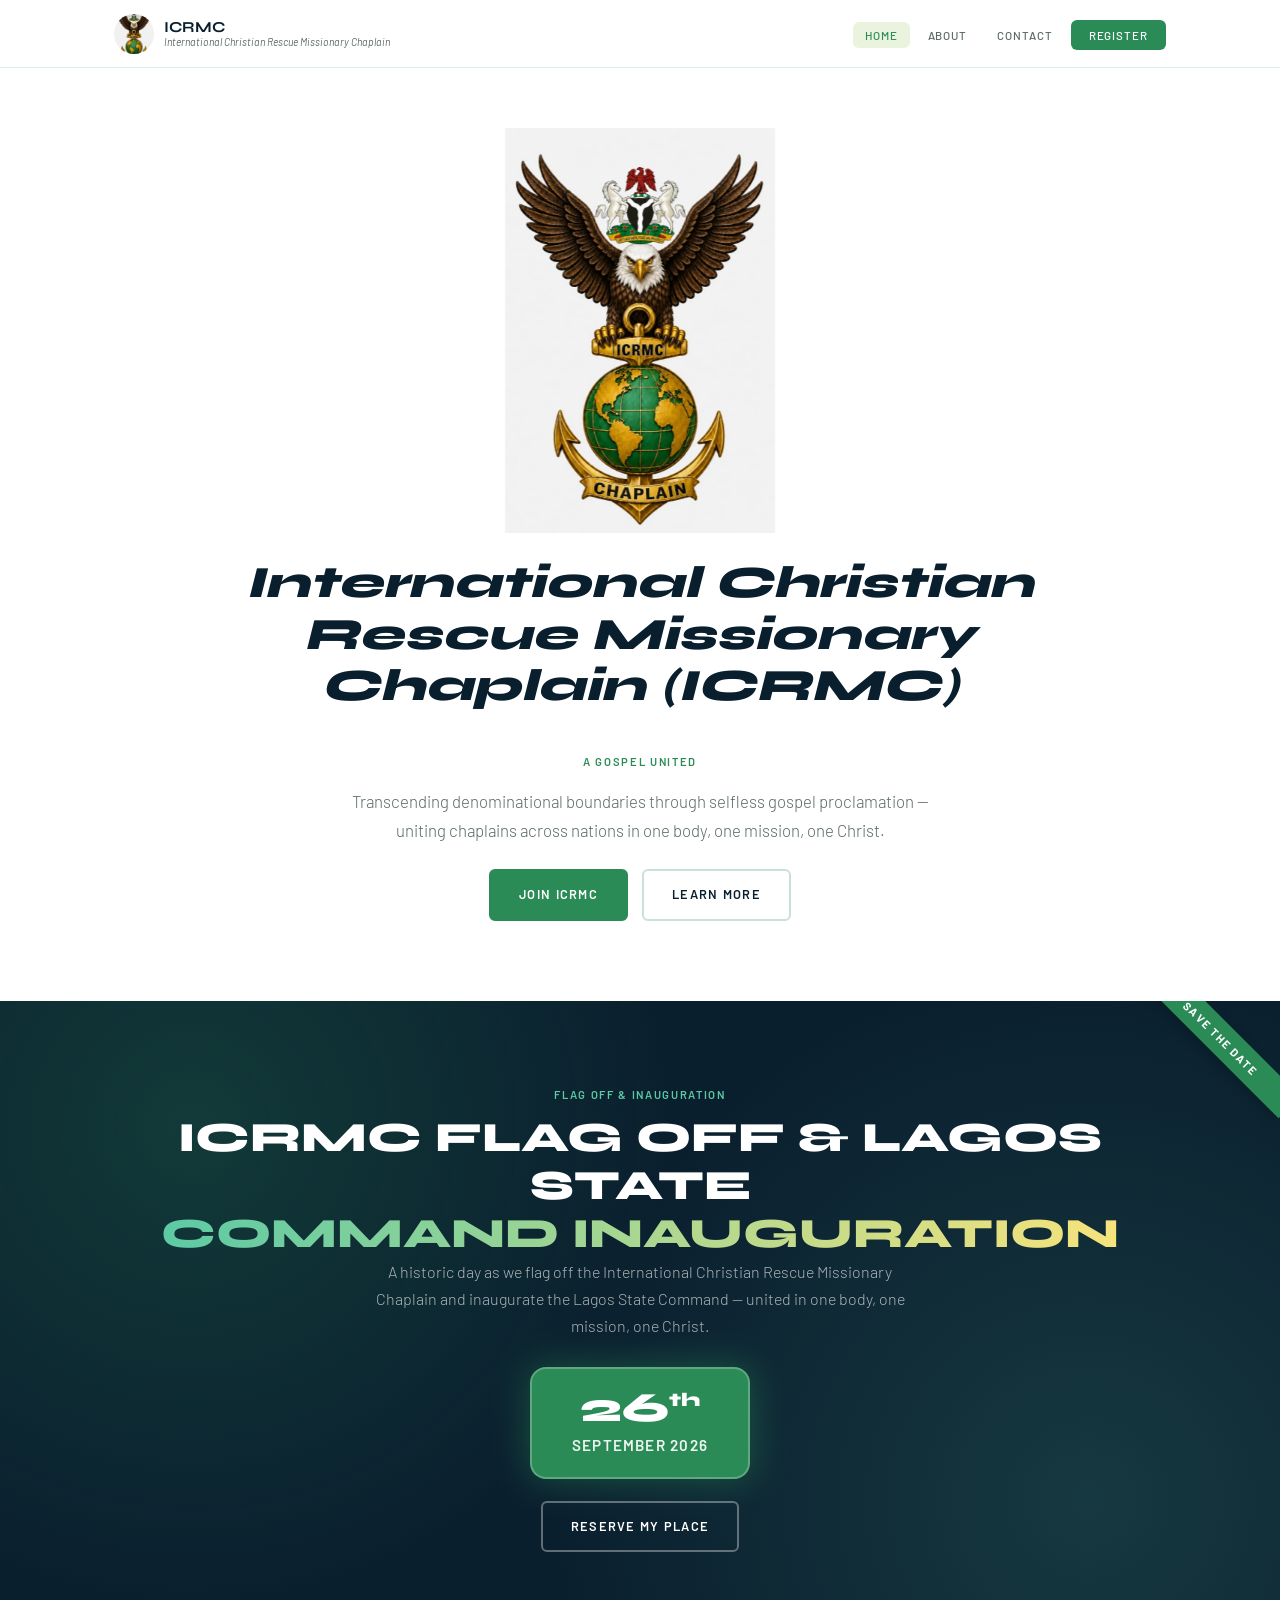
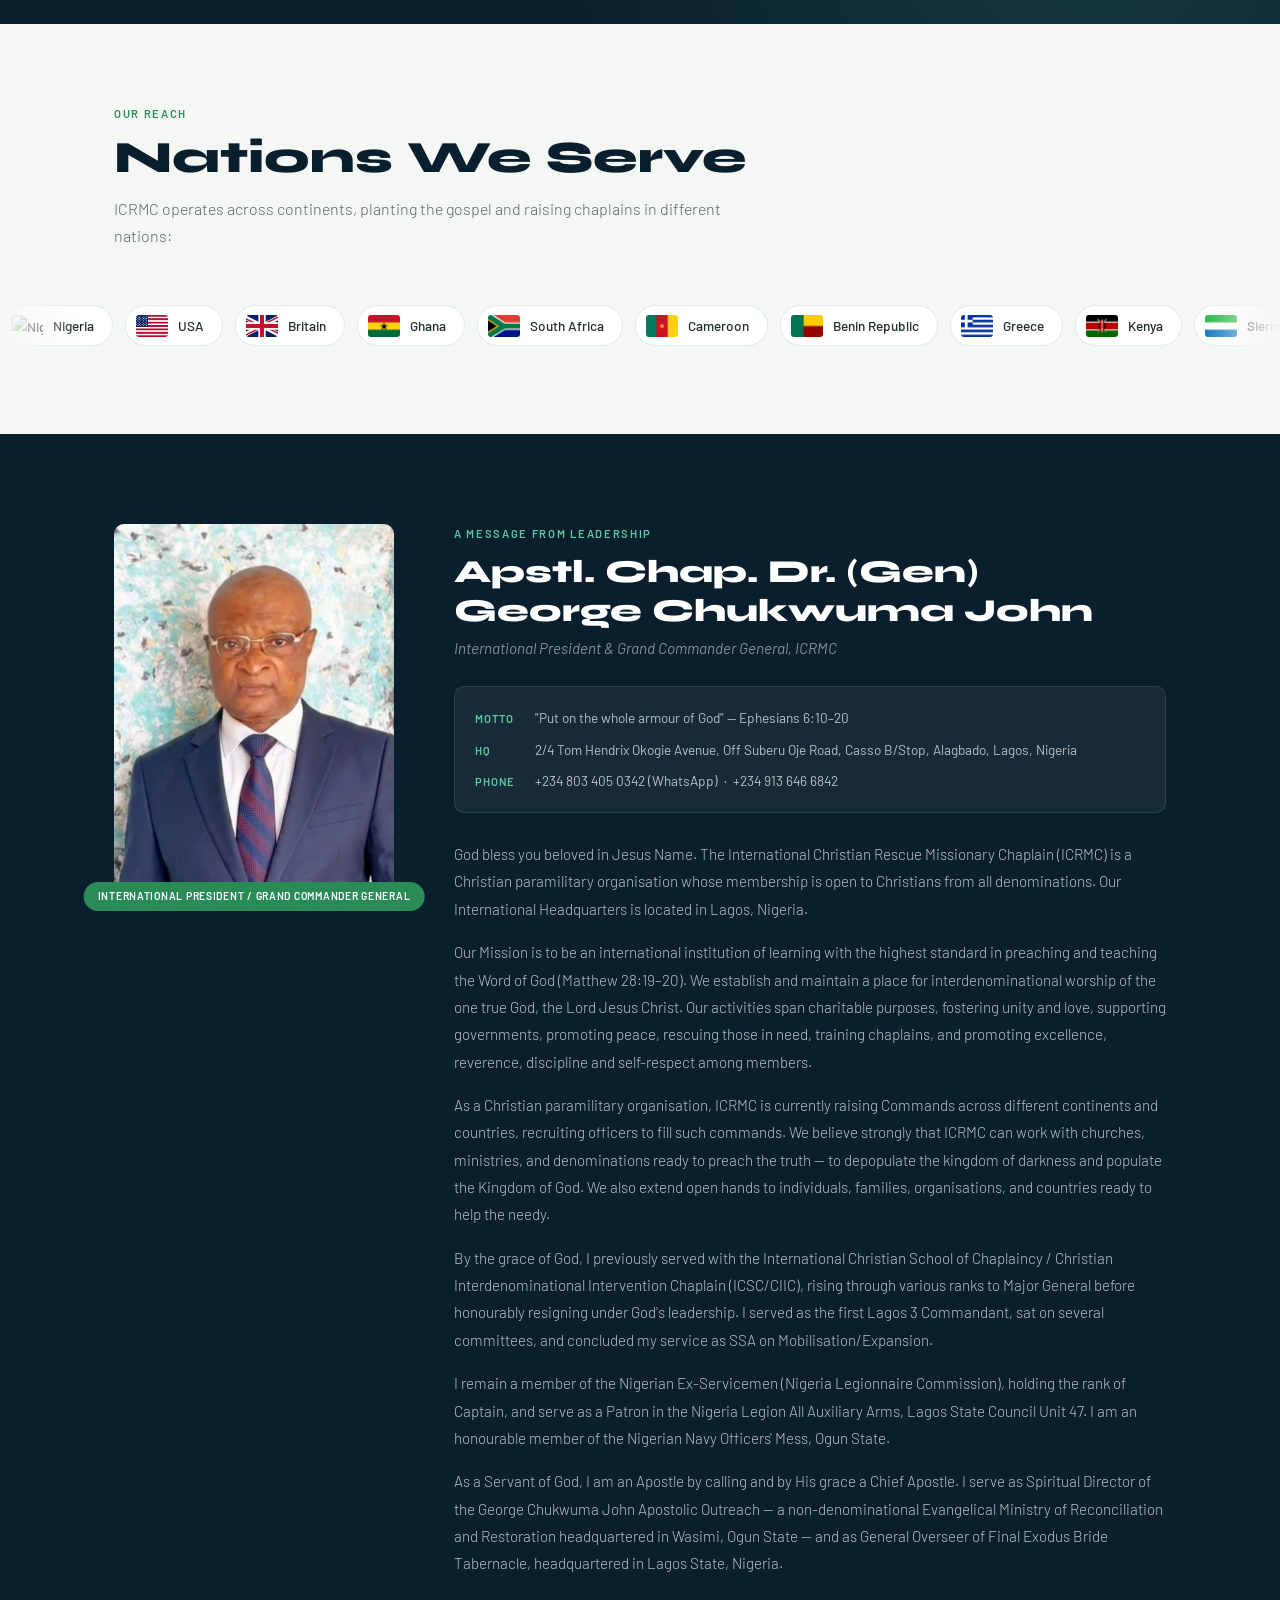
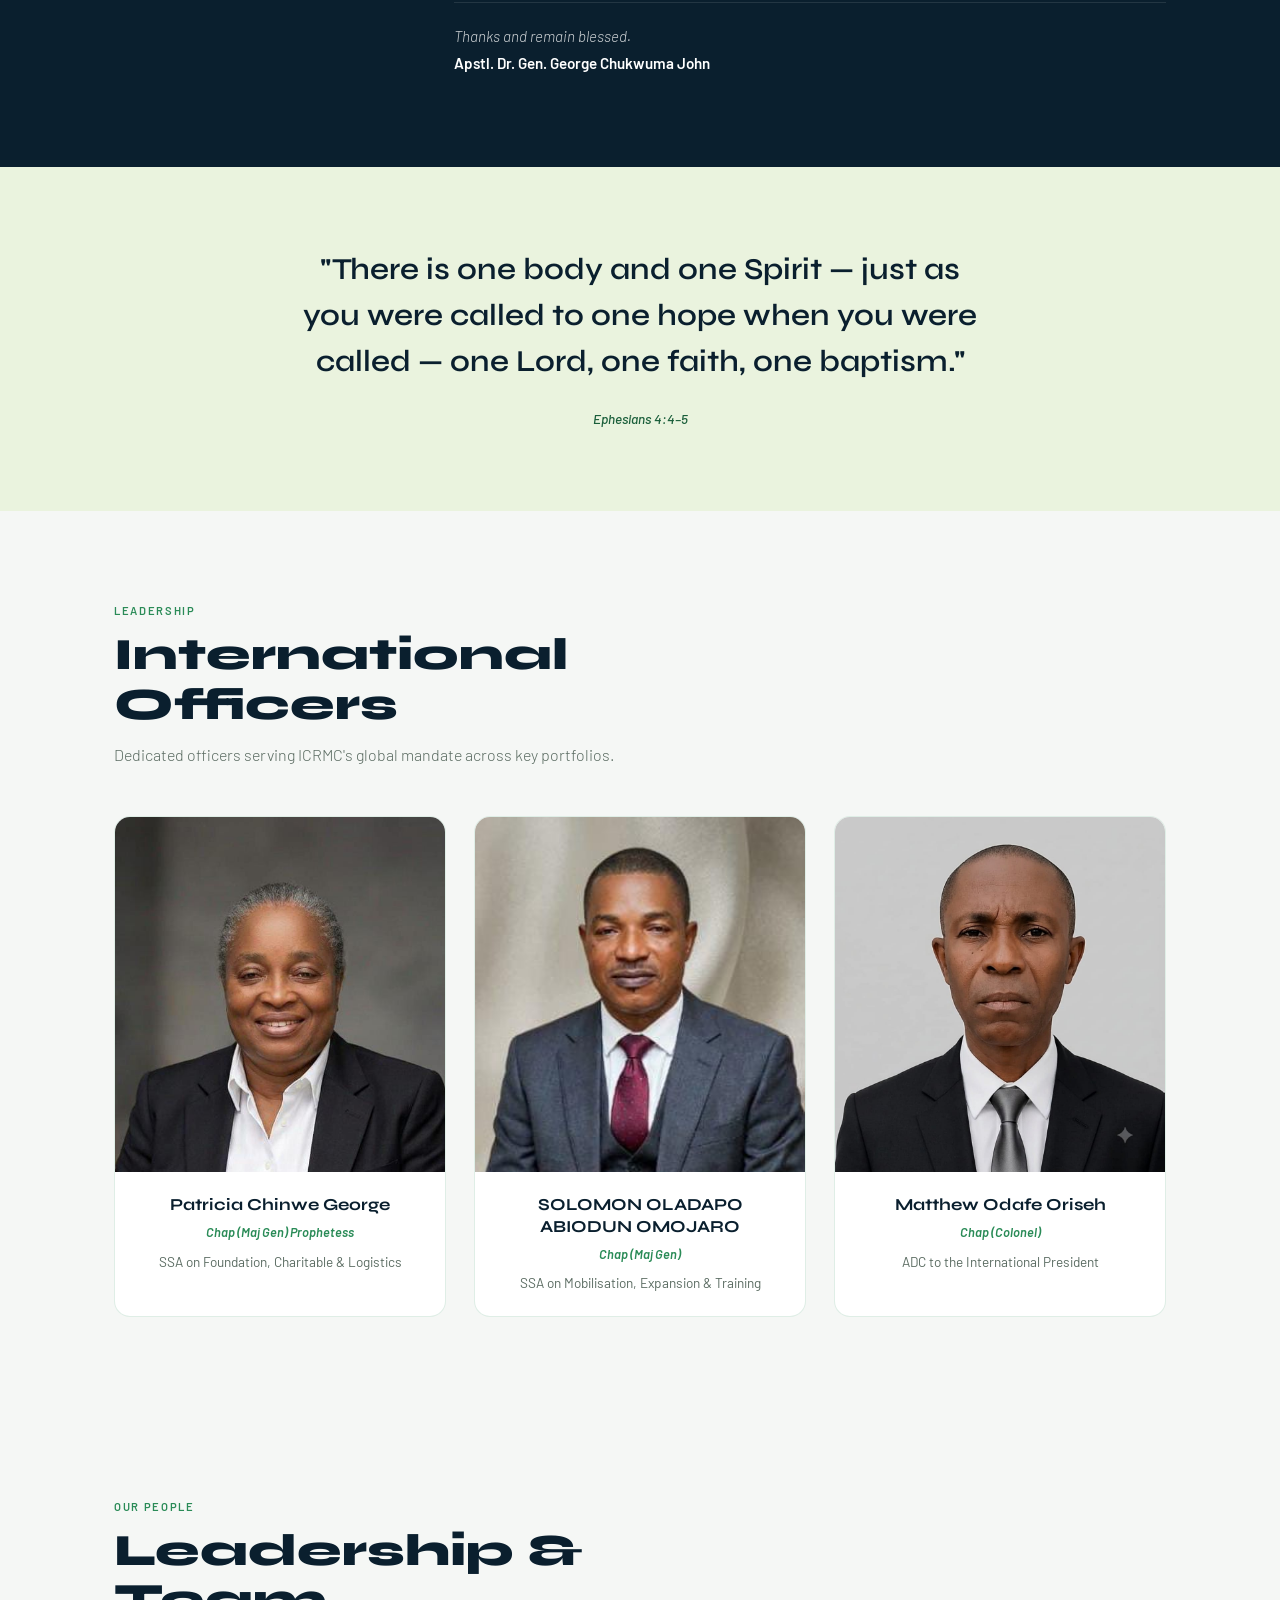
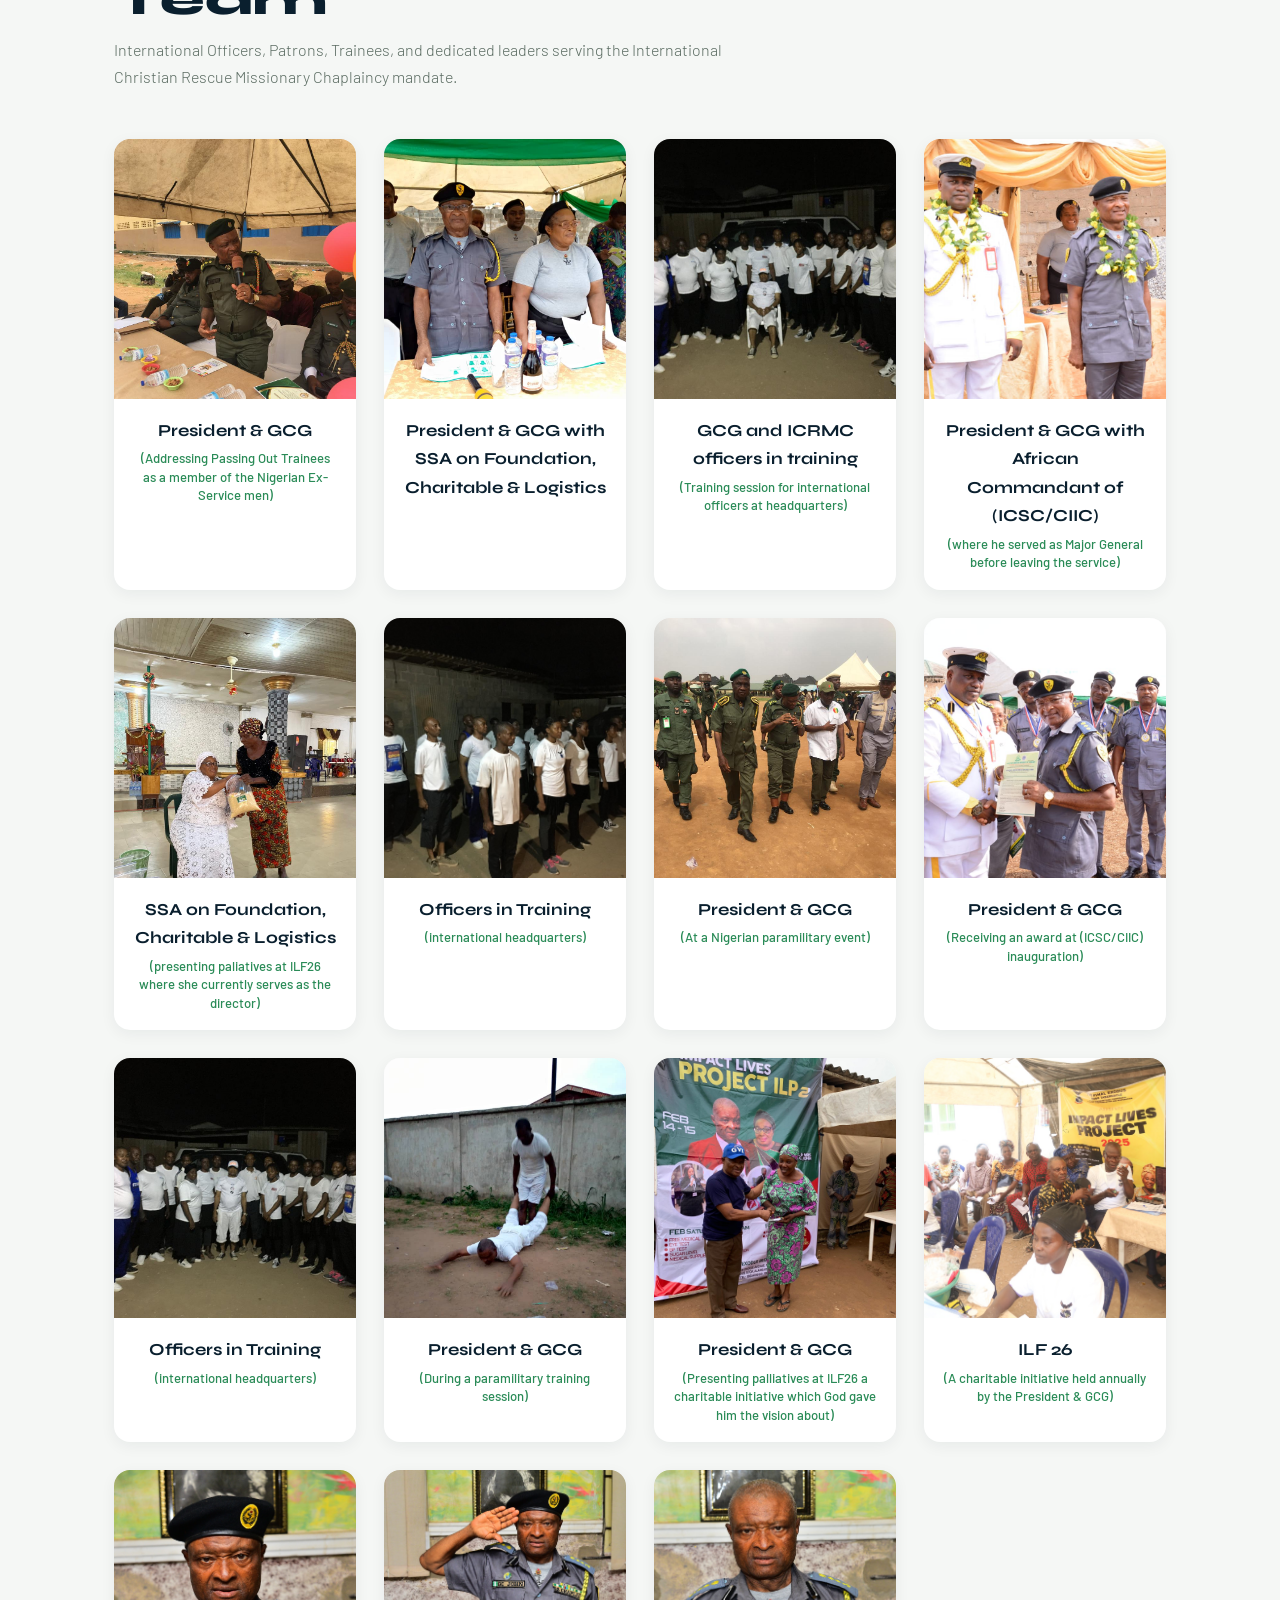
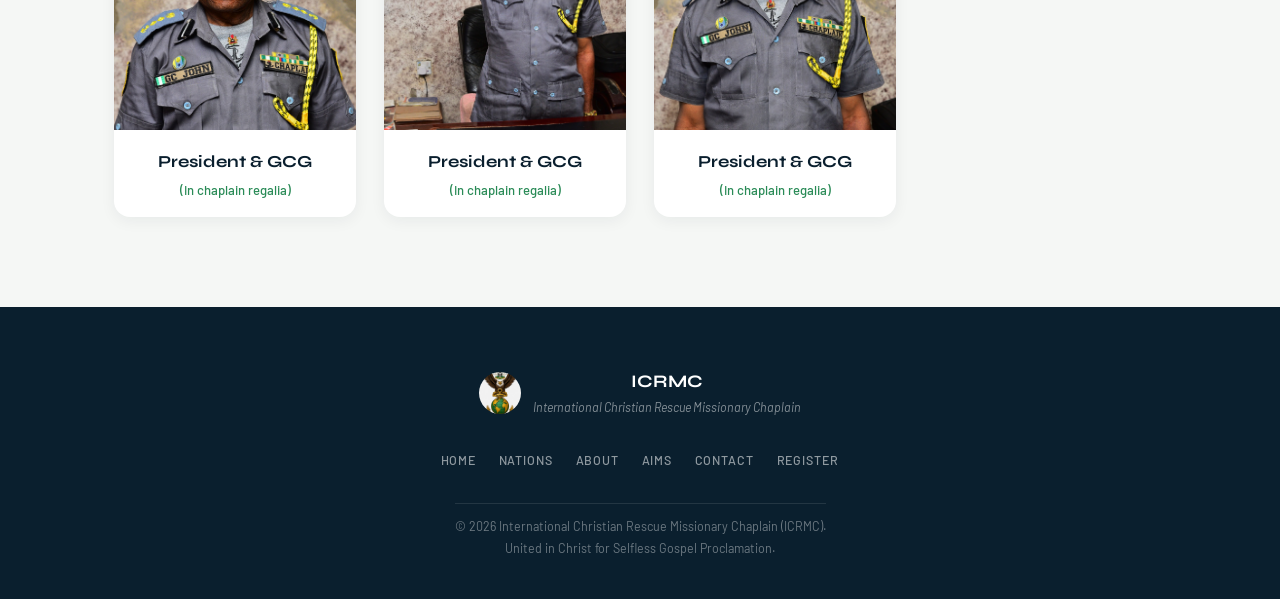
==== commit 70200223: "Add three GCG in chaplain photos to leadership team gallery" ====
--- a/index.html
+++ b/index.html
@@ -392,6 +392,36 @@
         </div>
       </div>
 
+      <div class="team-card">
+        <div class="team-photo">
+          <img src="images/gcg in chaplain one.jpeg" alt="President & GCG in chaplain attire" loading="lazy">
+        </div>
+        <div class="team-info">
+          <h3 class="team-name">President & GCG</h3>
+          <p class="team-role">(In chaplain regalia)</p>
+        </div>
+      </div>
+
+      <div class="team-card">
+        <div class="team-photo">
+          <img src="images/gcg in chaplain two.jpeg" alt="President & GCG in chaplain attire" loading="lazy">
+        </div>
+        <div class="team-info">
+          <h3 class="team-name">President & GCG</h3>
+          <p class="team-role">(In chaplain regalia)</p>
+        </div>
+      </div>
+
+      <div class="team-card">
+        <div class="team-photo">
+          <img src="images/gcg in chaplain three.jpeg" alt="President & GCG in chaplain attire" loading="lazy">
+        </div>
+        <div class="team-info">
+          <h3 class="team-name">President & GCG</h3>
+          <p class="team-role">(In chaplain regalia)</p>
+        </div>
+      </div>
+
     </div>
   </div>
 </section>
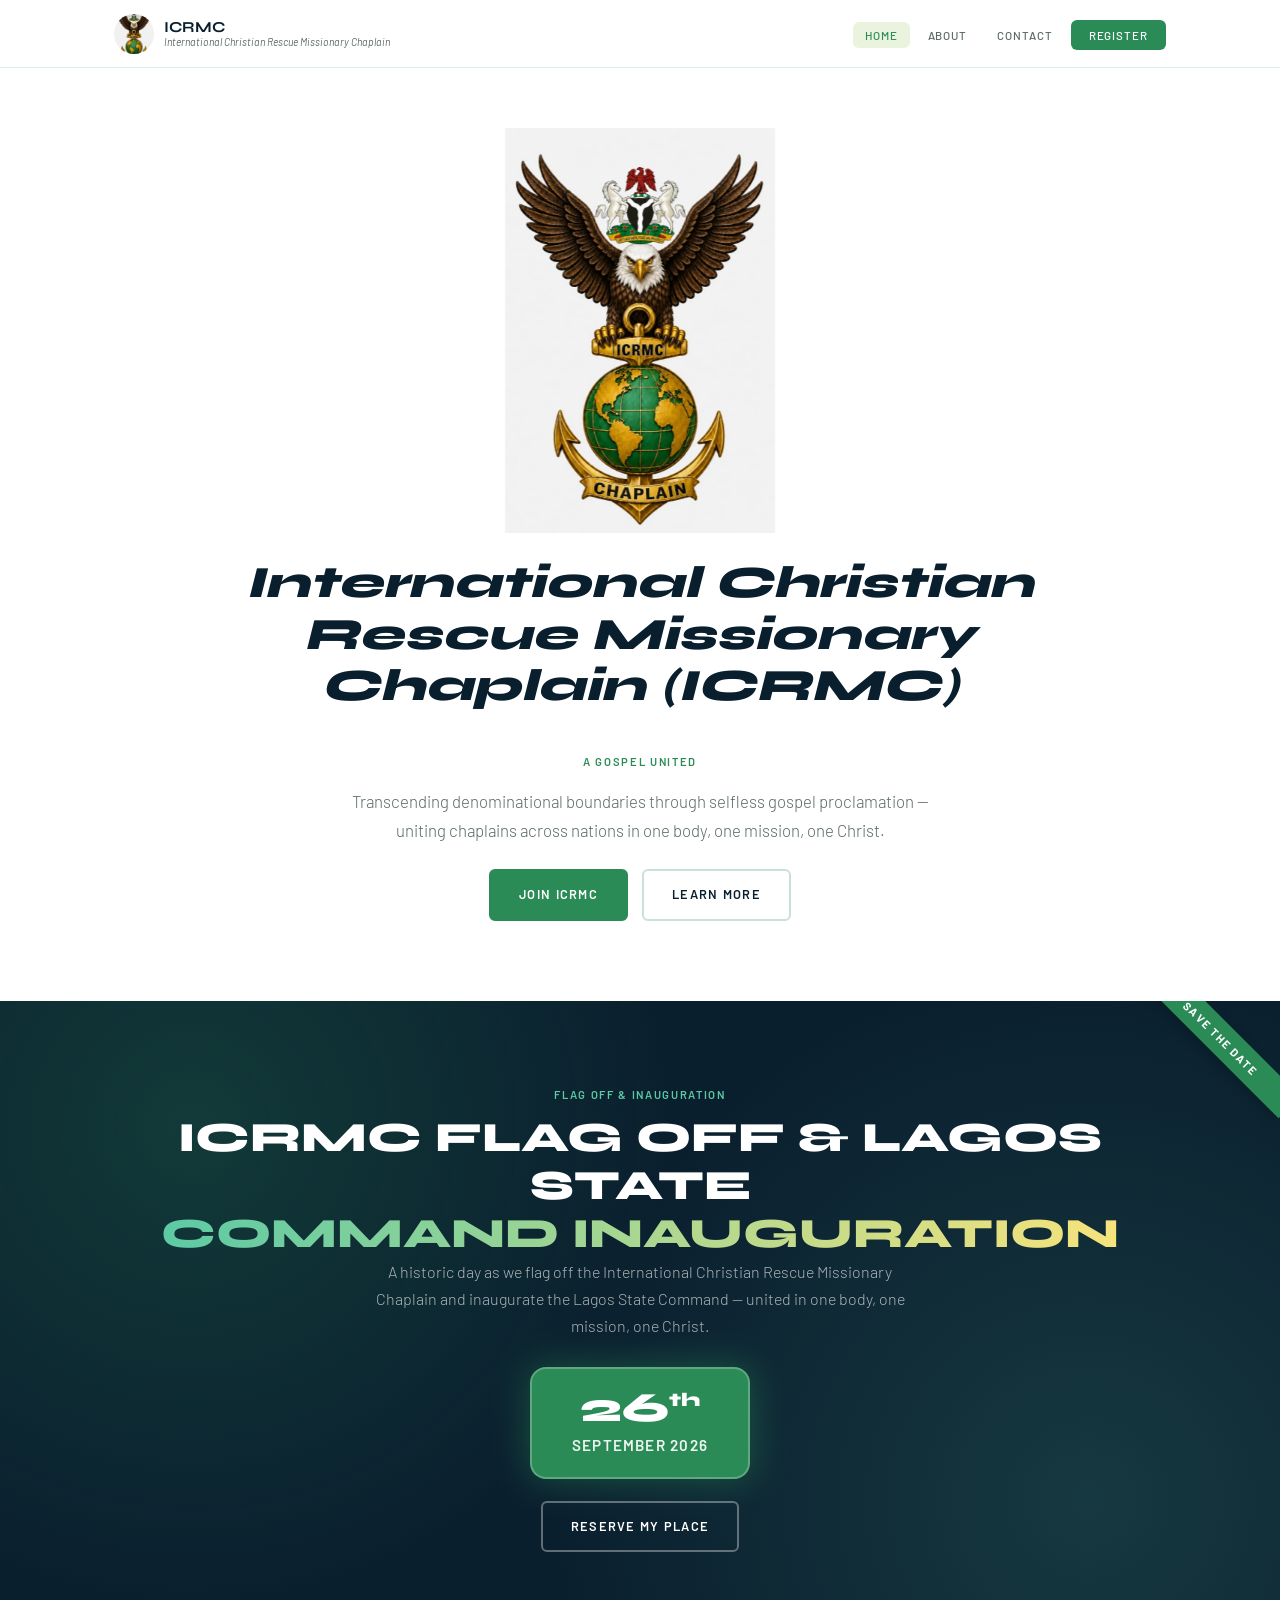
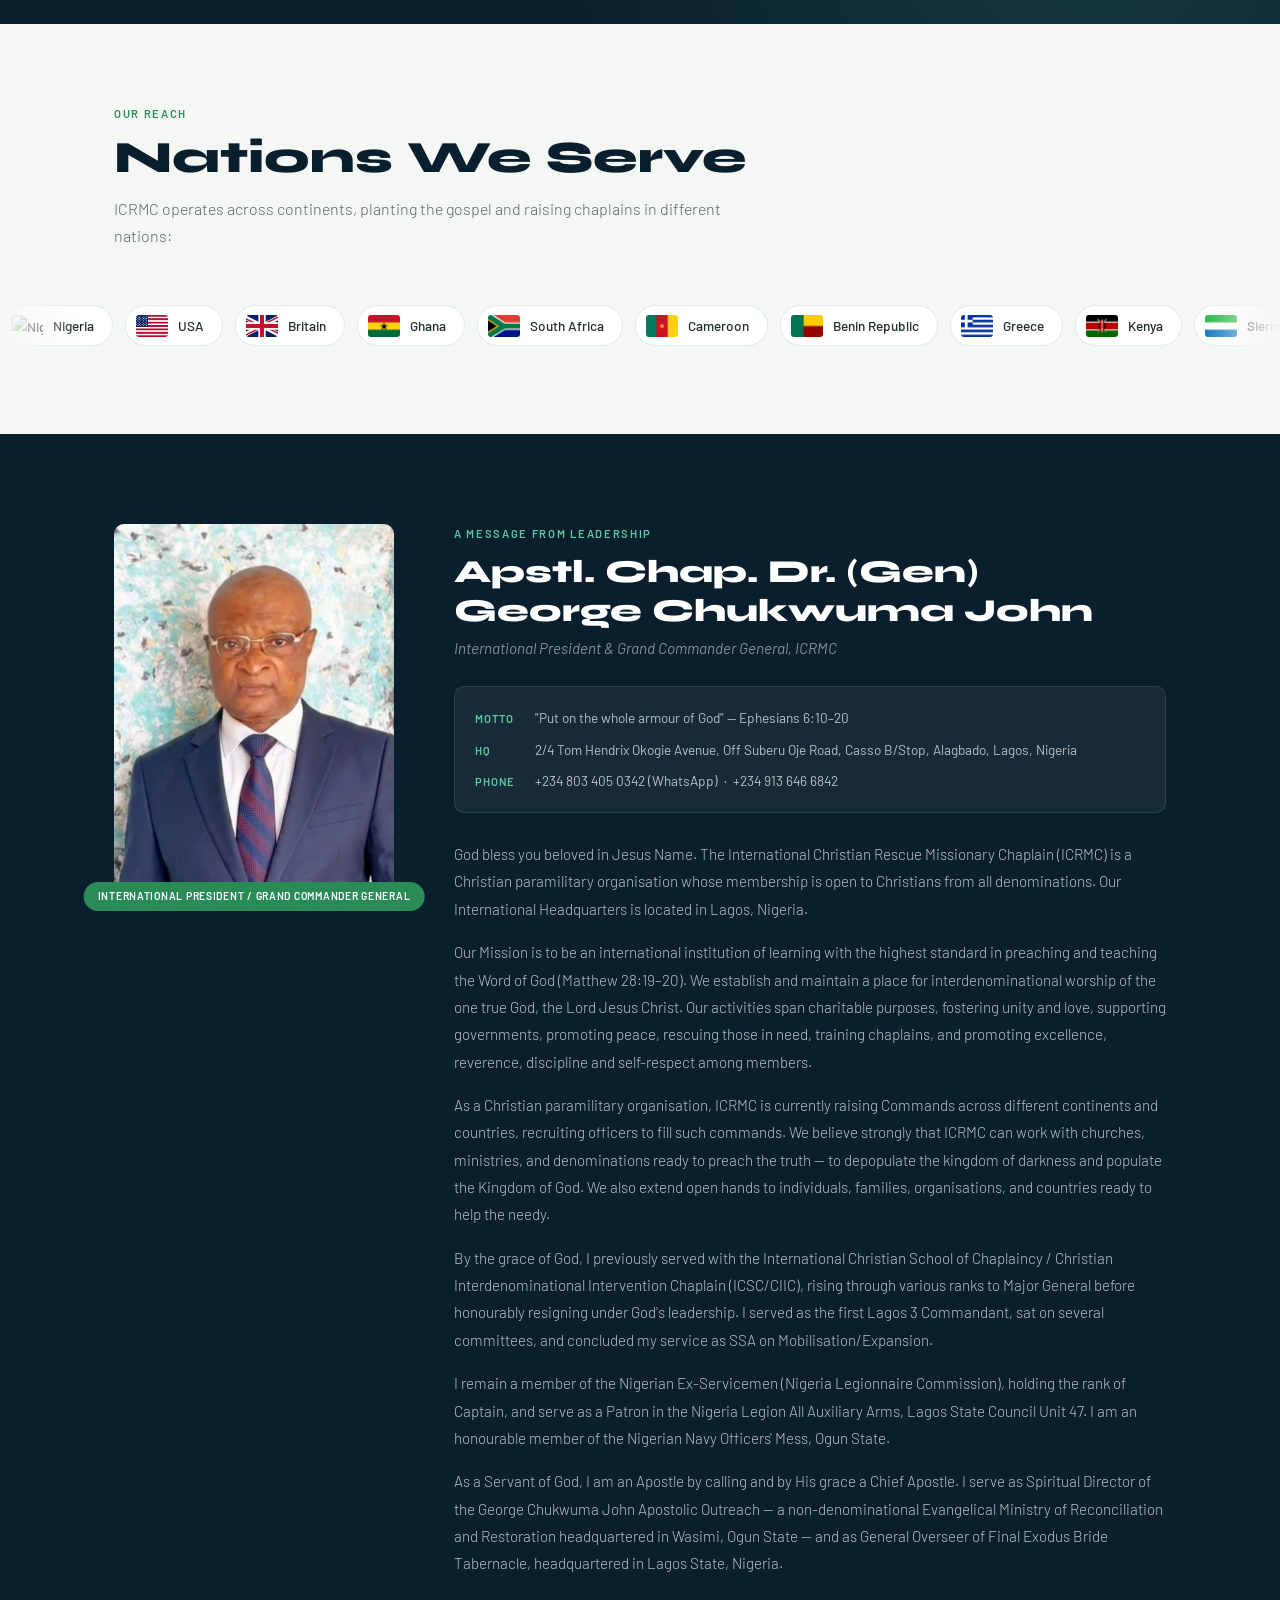
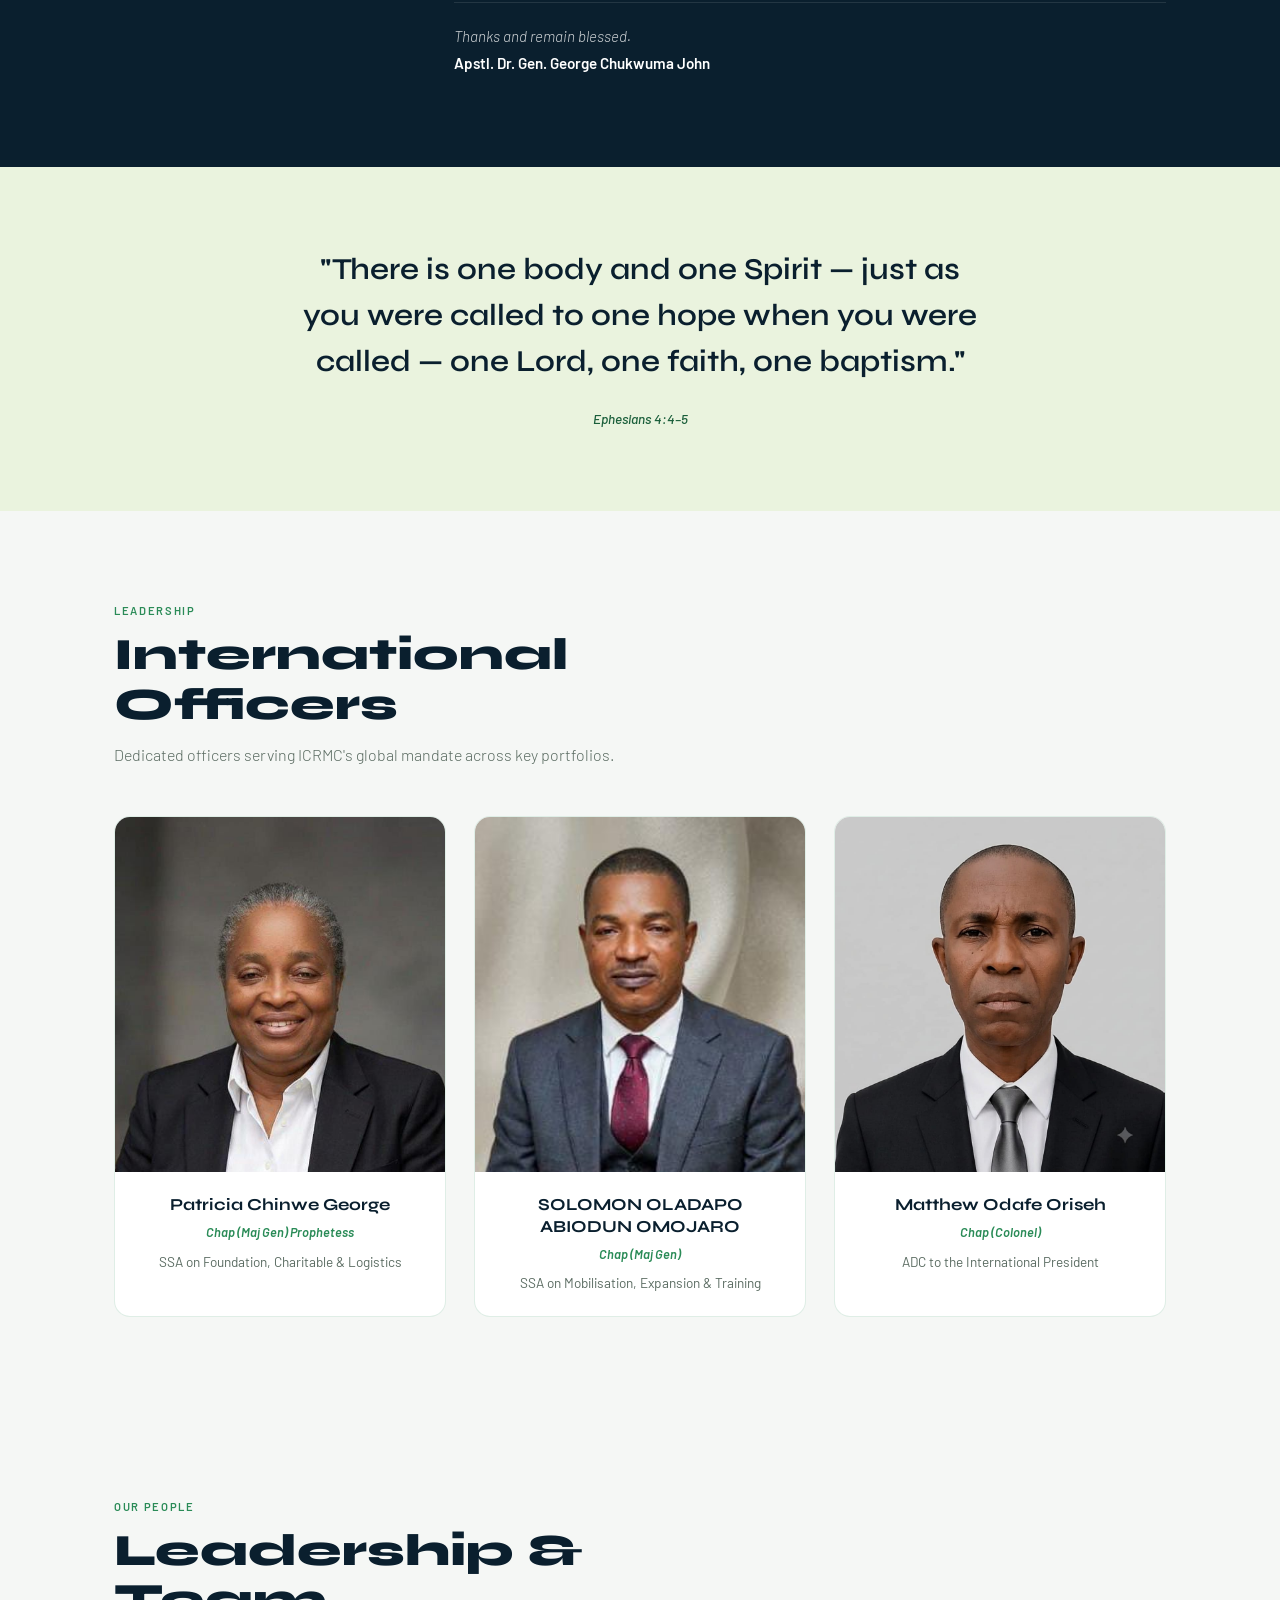
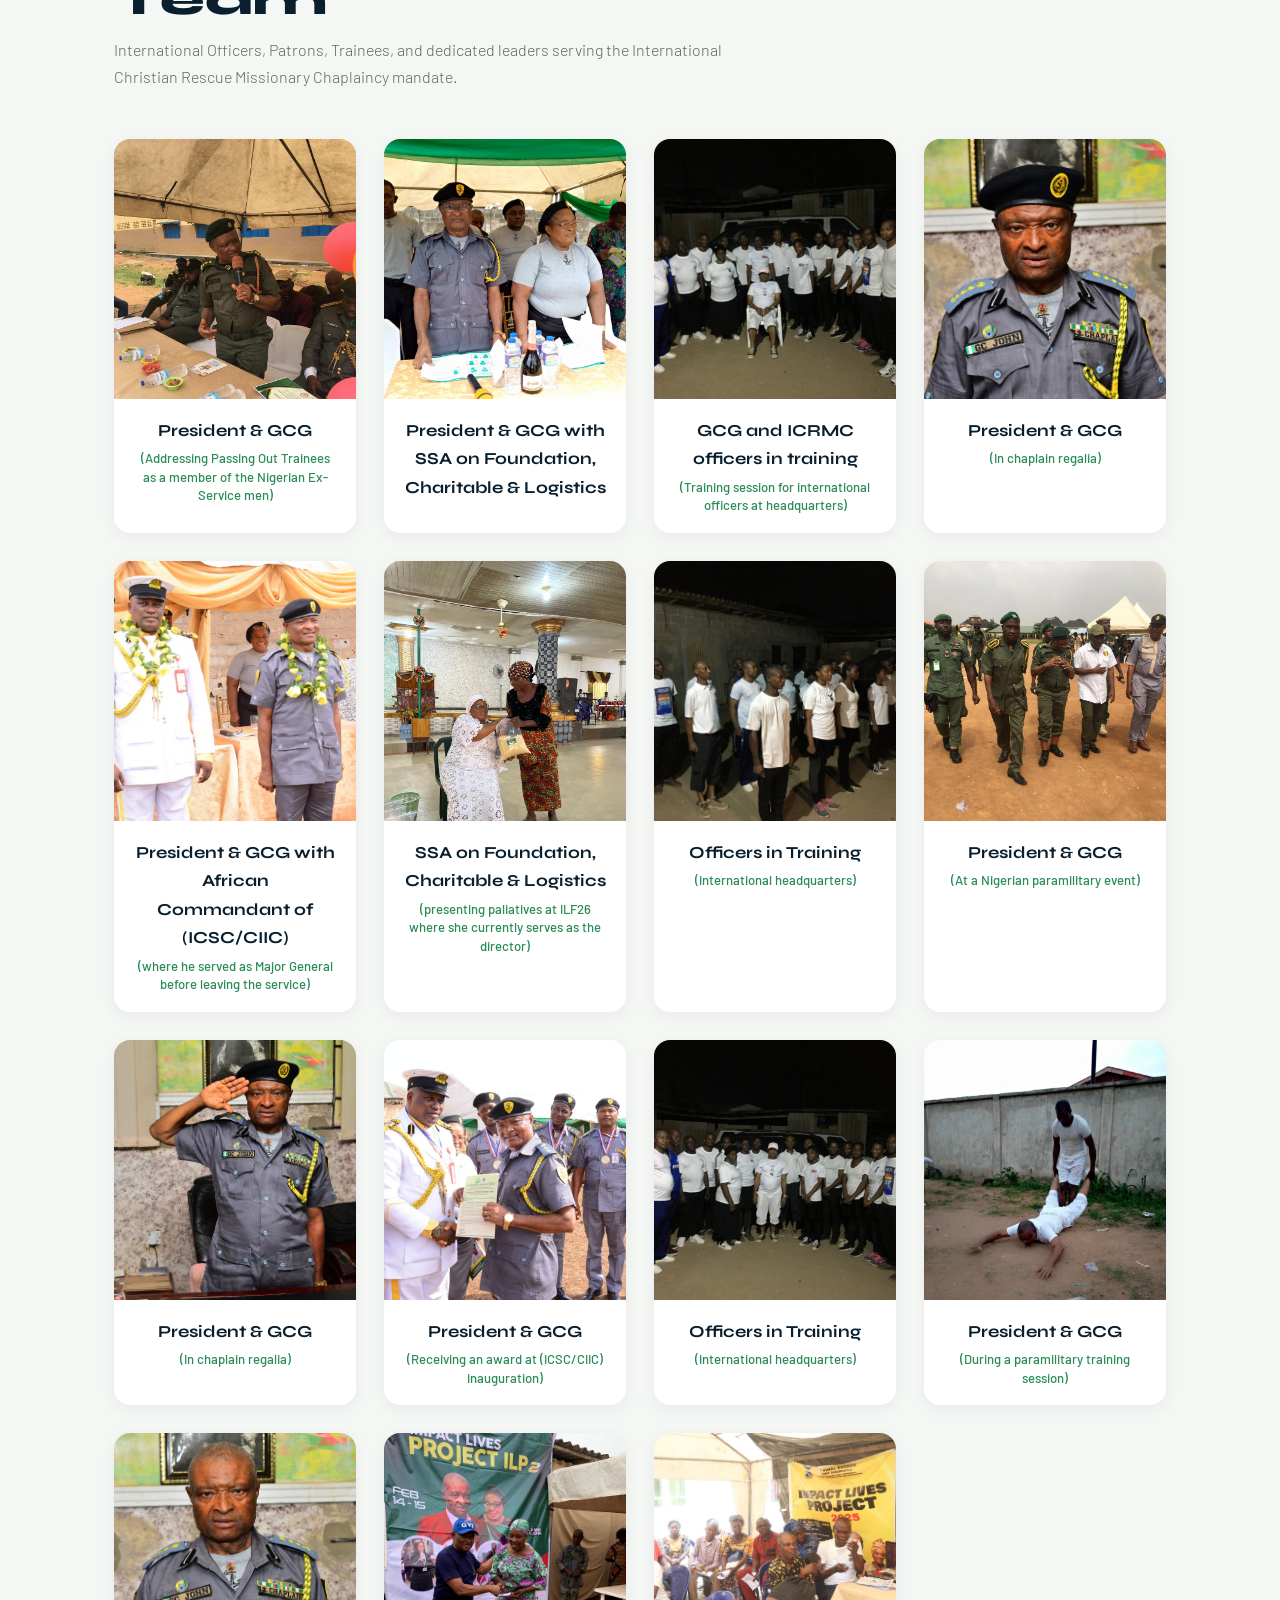
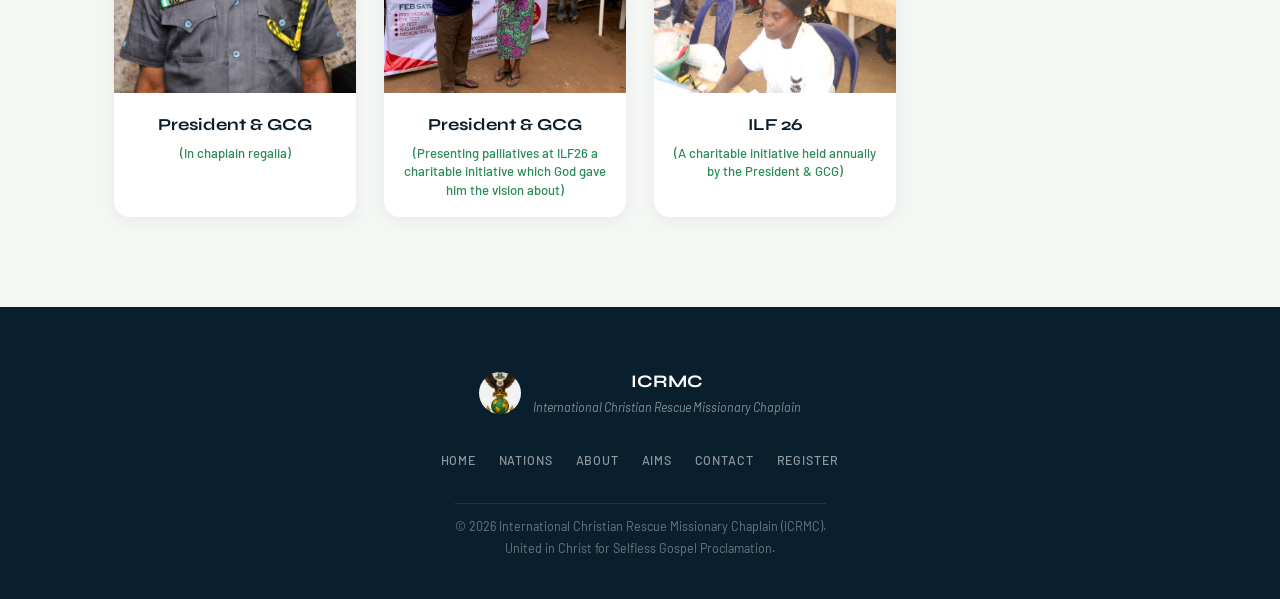
==== commit fba002ba: "Distribute GCG in chaplain cards strategically across team gallery" ====
--- a/index.html
+++ b/index.html
@@ -304,6 +304,16 @@
 
       <div class="team-card">
         <div class="team-photo">
+          <img src="images/gcg in chaplain one.jpeg" alt="President & GCG in chaplain attire" loading="lazy">
+        </div>
+        <div class="team-info">
+          <h3 class="team-name">President & GCG</h3>
+          <p class="team-role">(In chaplain regalia)</p>
+        </div>
+      </div>
+
+      <div class="team-card">
+        <div class="team-photo">
           <img src="images/team/African commandant and George.jpeg" alt="President George with African Commandant of ICSC/CIIC" loading="lazy">
         </div>
         <div class="team-info">
@@ -344,6 +354,16 @@
 
       <div class="team-card">
         <div class="team-photo">
+          <img src="images/gcg in chaplain two.jpeg" alt="President & GCG in chaplain attire" loading="lazy">
+        </div>
+        <div class="team-info">
+          <h3 class="team-name">President & GCG</h3>
+          <p class="team-role">(In chaplain regalia)</p>
+        </div>
+      </div>
+
+      <div class="team-card">
+        <div class="team-photo">
           <img src="images/team/George at ex chaplain.jpeg" alt="President George receiving award at ICSC/CIIC ex chaplain inauguration" loading="lazy">
         </div>
         <div class="team-info">
@@ -374,6 +394,16 @@
 
       <div class="team-card">
         <div class="team-photo">
+          <img src="images/gcg in chaplain three.jpeg" alt="President & GCG in chaplain attire" loading="lazy">
+        </div>
+        <div class="team-info">
+          <h3 class="team-name">President & GCG</h3>
+          <p class="team-role">(In chaplain regalia)</p>
+        </div>
+      </div>
+
+      <div class="team-card">
+        <div class="team-photo">
           <img src="images/team/George presenting eye palliative.jpeg" alt="President George presenting eye palliatives at ILF26 charitable initiative" loading="lazy">
         </div>
         <div class="team-info">
@@ -389,36 +419,6 @@
         <div class="team-info">
           <h3 class="team-name">ILF 26</h3>
           <p class="team-role">(A charitable initiative held annually by the President & GCG)</p>
-        </div>
-      </div>
-
-      <div class="team-card">
-        <div class="team-photo">
-          <img src="images/gcg in chaplain one.jpeg" alt="President & GCG in chaplain attire" loading="lazy">
-        </div>
-        <div class="team-info">
-          <h3 class="team-name">President & GCG</h3>
-          <p class="team-role">(In chaplain regalia)</p>
-        </div>
-      </div>
-
-      <div class="team-card">
-        <div class="team-photo">
-          <img src="images/gcg in chaplain two.jpeg" alt="President & GCG in chaplain attire" loading="lazy">
-        </div>
-        <div class="team-info">
-          <h3 class="team-name">President & GCG</h3>
-          <p class="team-role">(In chaplain regalia)</p>
-        </div>
-      </div>
-
-      <div class="team-card">
-        <div class="team-photo">
-          <img src="images/gcg in chaplain three.jpeg" alt="President & GCG in chaplain attire" loading="lazy">
-        </div>
-        <div class="team-info">
-          <h3 class="team-name">President & GCG</h3>
-          <p class="team-role">(In chaplain regalia)</p>
         </div>
       </div>
 
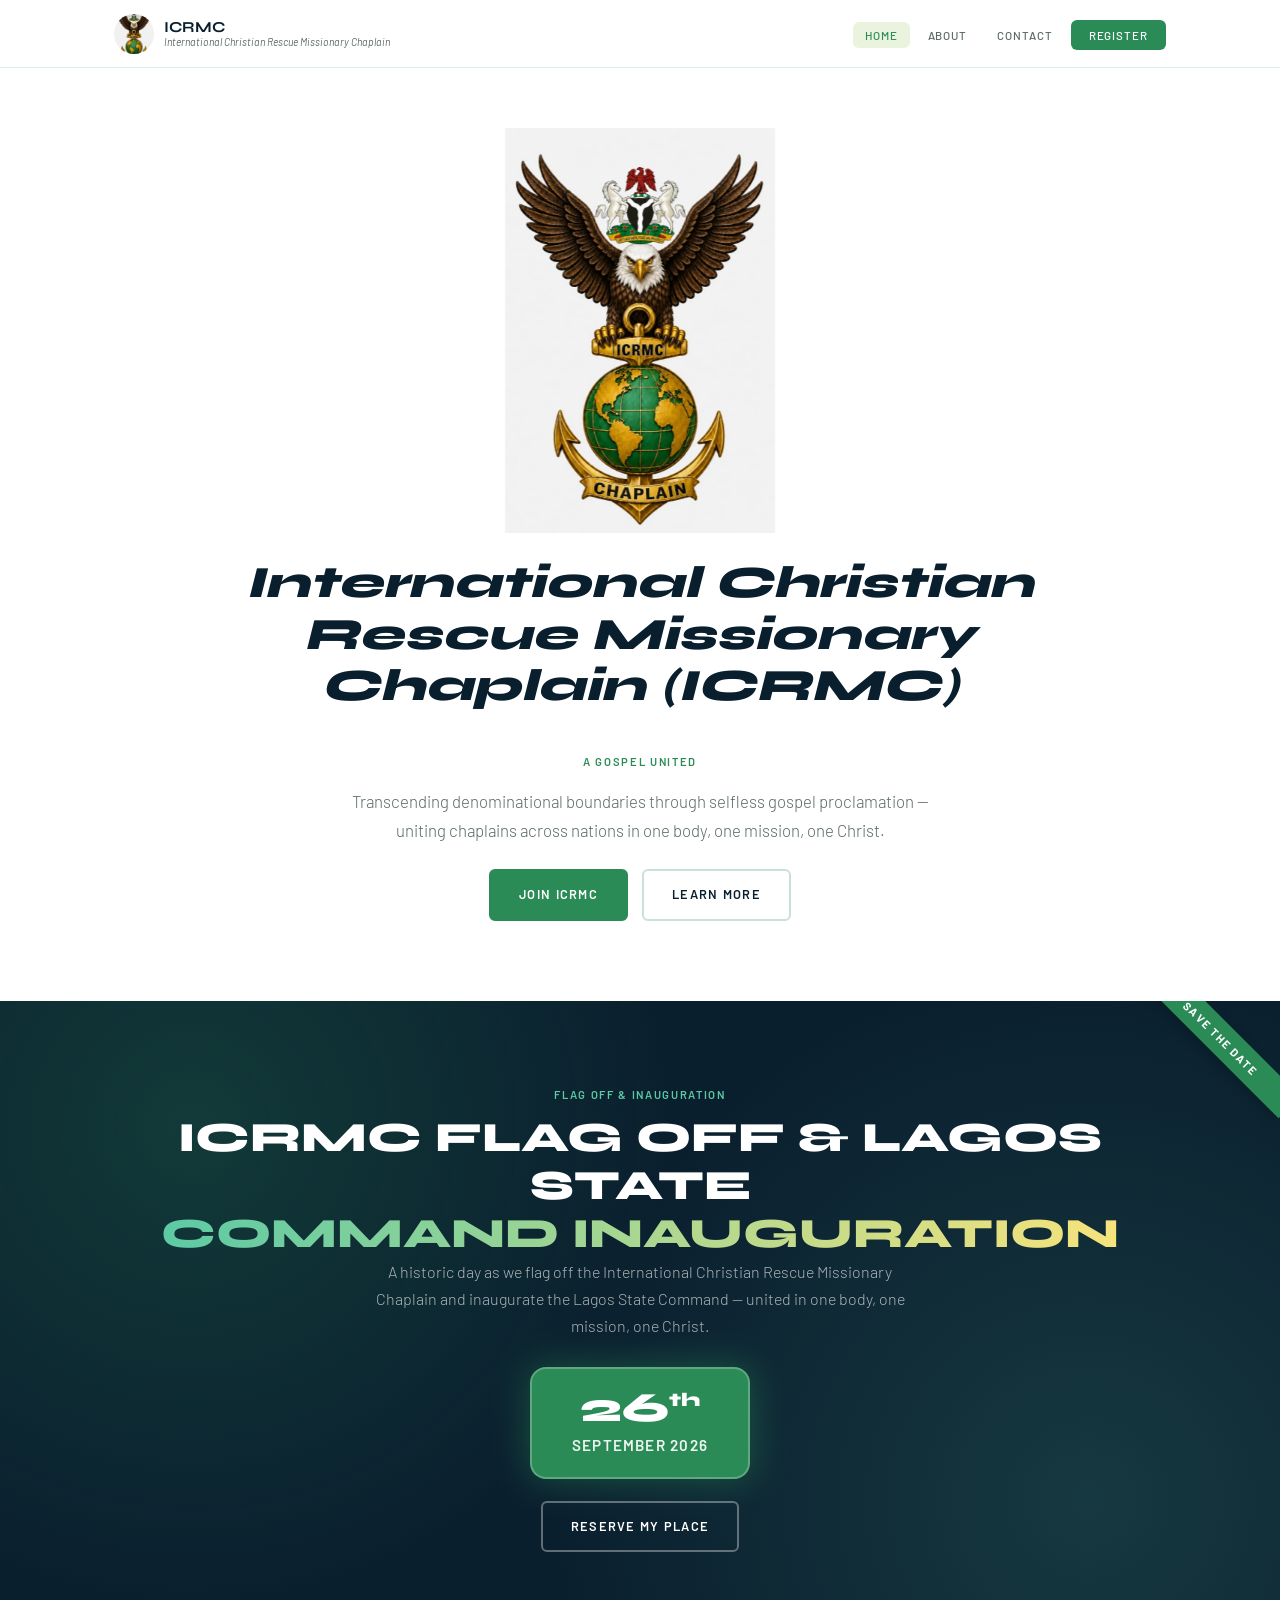
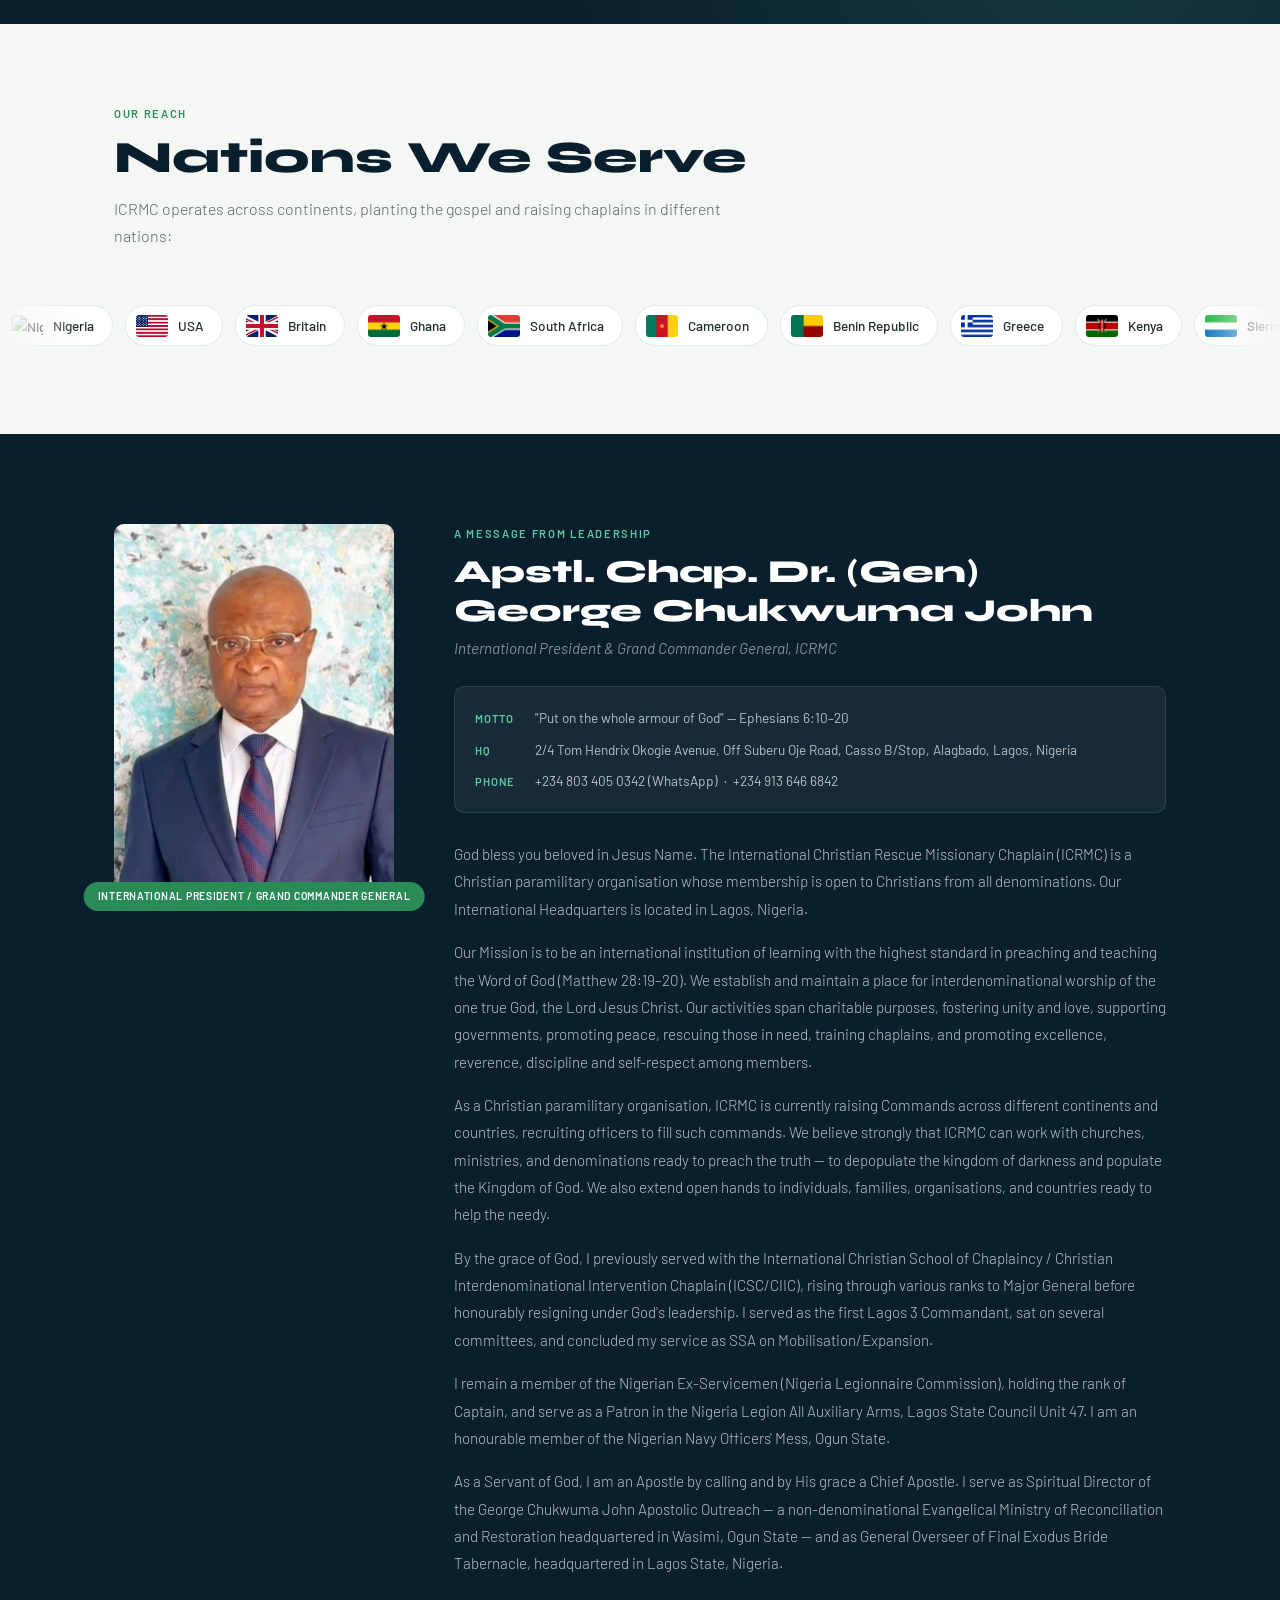
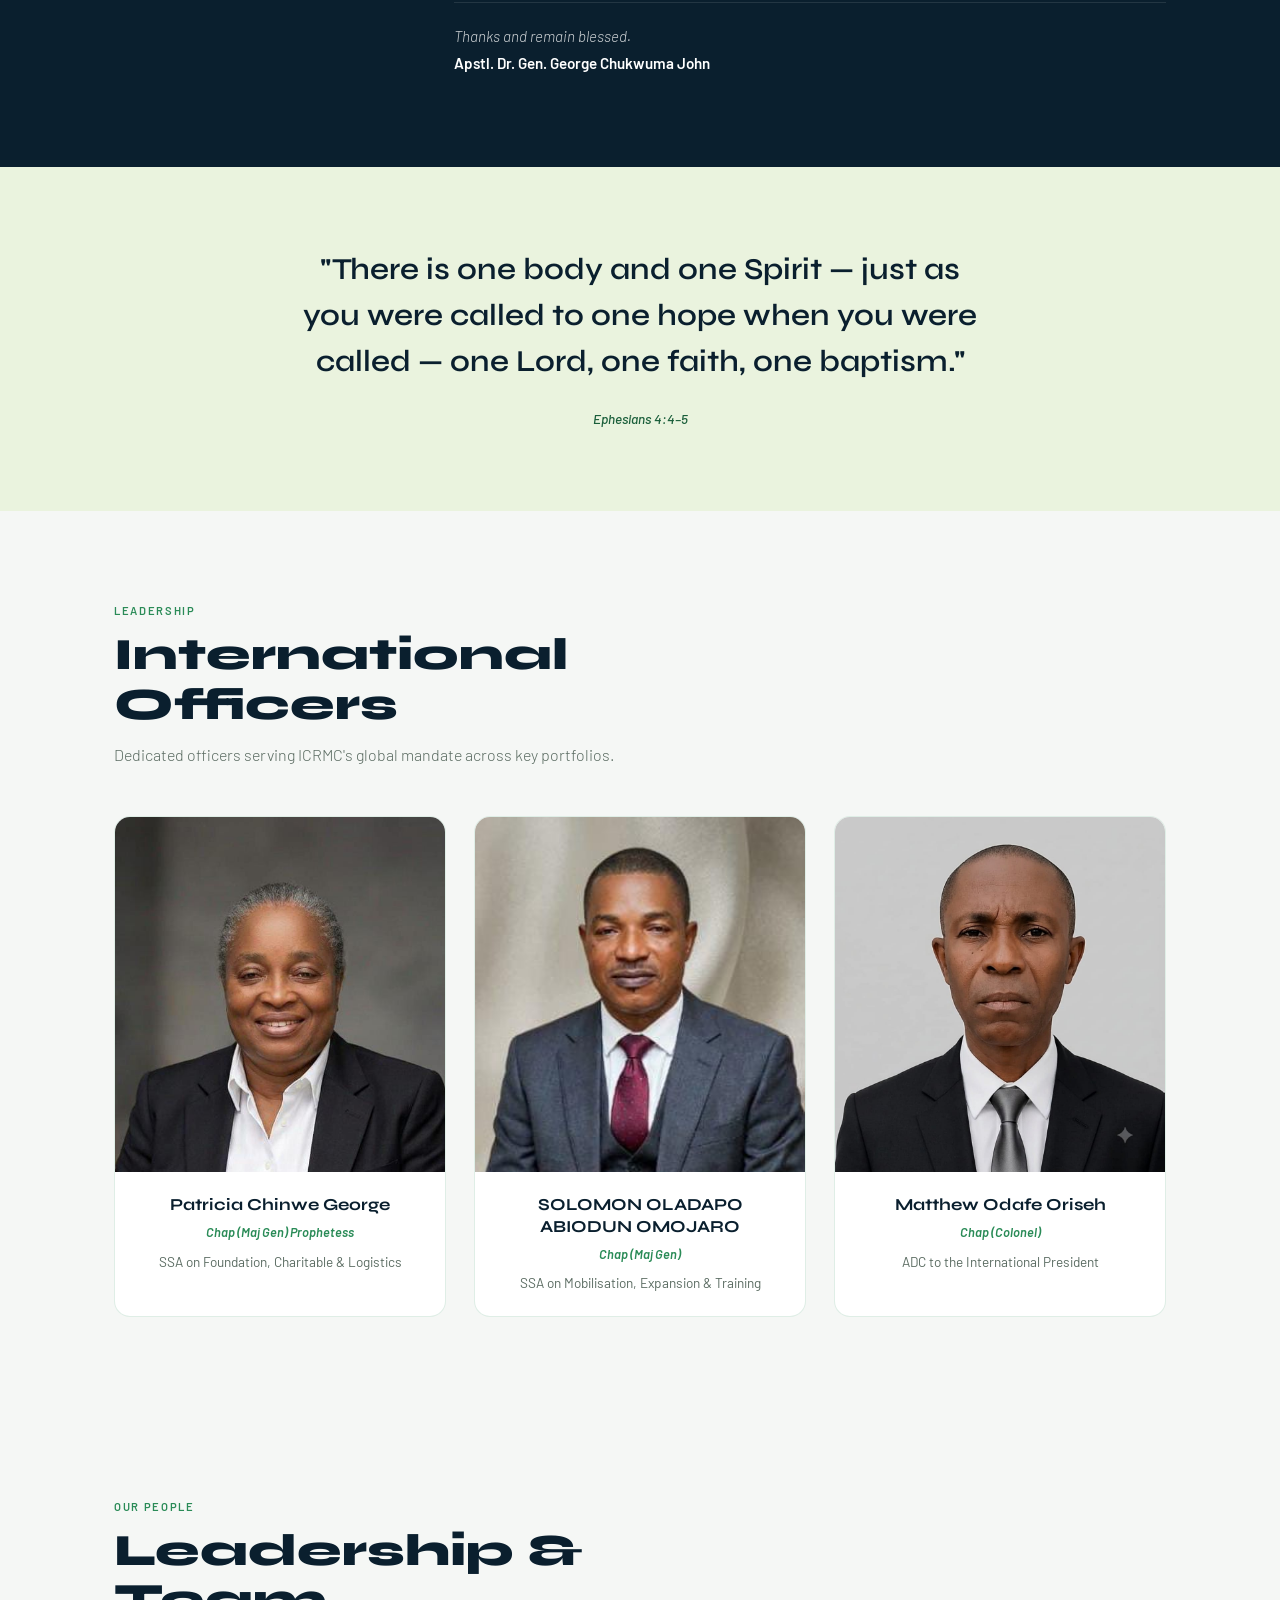
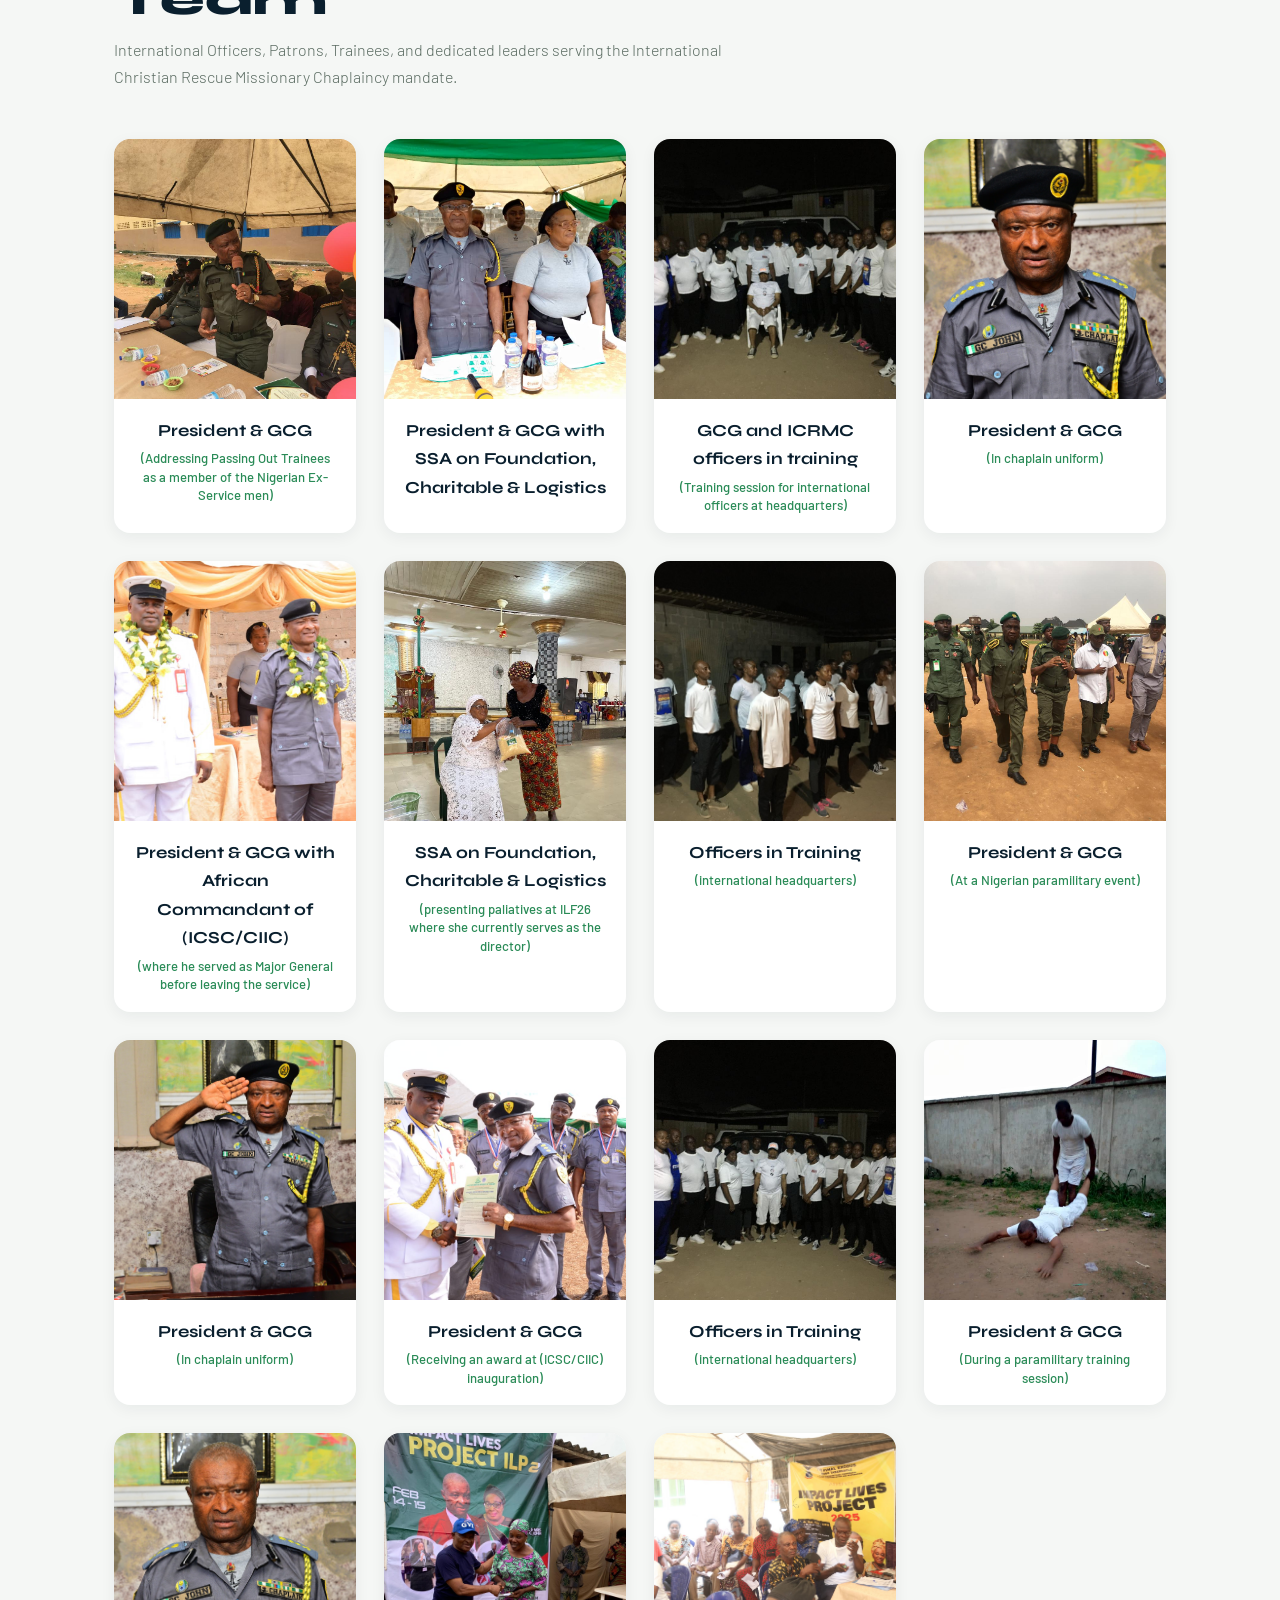
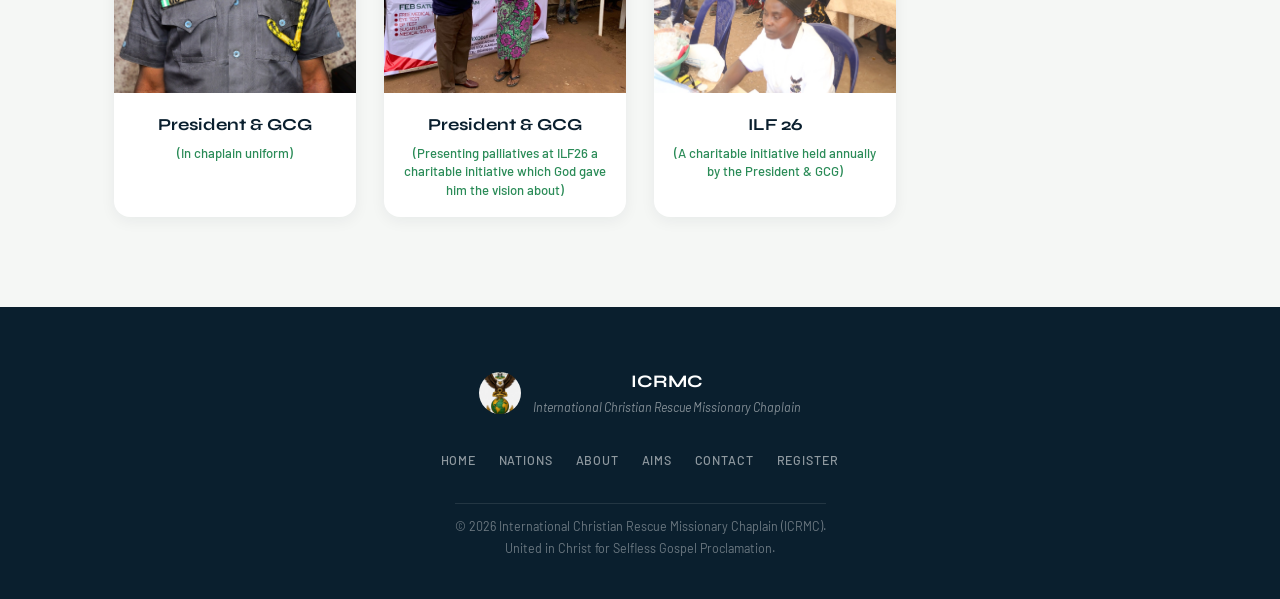
==== commit 9cc9281d: "Change team role text from regalia to uniform" ====
--- a/index.html
+++ b/index.html
@@ -308,7 +308,7 @@
         </div>
         <div class="team-info">
           <h3 class="team-name">President & GCG</h3>
-          <p class="team-role">(In chaplain regalia)</p>
+          <p class="team-role">(In chaplain uniform)</p>
         </div>
       </div>
 
@@ -358,7 +358,7 @@
         </div>
         <div class="team-info">
           <h3 class="team-name">President & GCG</h3>
-          <p class="team-role">(In chaplain regalia)</p>
+          <p class="team-role">(In chaplain uniform)</p>
         </div>
       </div>
 
@@ -398,7 +398,7 @@
         </div>
         <div class="team-info">
           <h3 class="team-name">President & GCG</h3>
-          <p class="team-role">(In chaplain regalia)</p>
+          <p class="team-role">(In chaplain uniform)</p>
         </div>
       </div>
 
